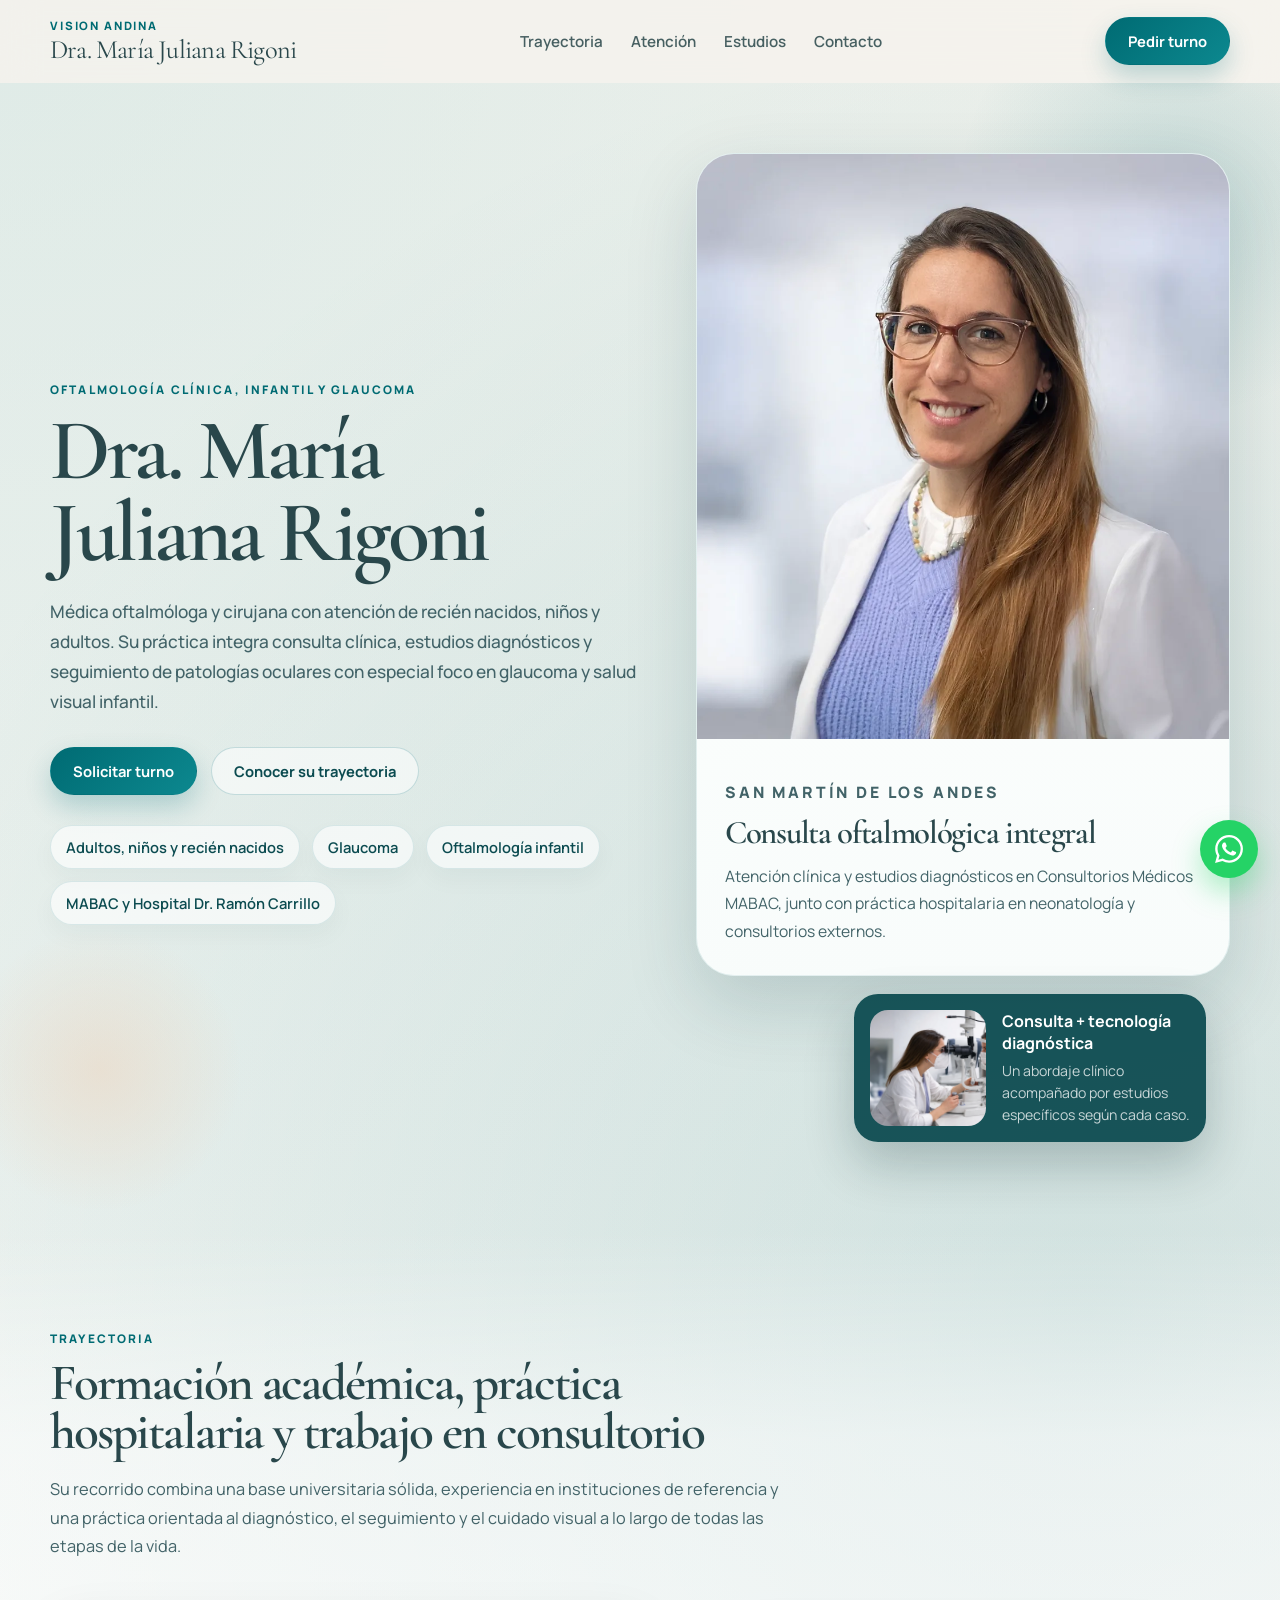
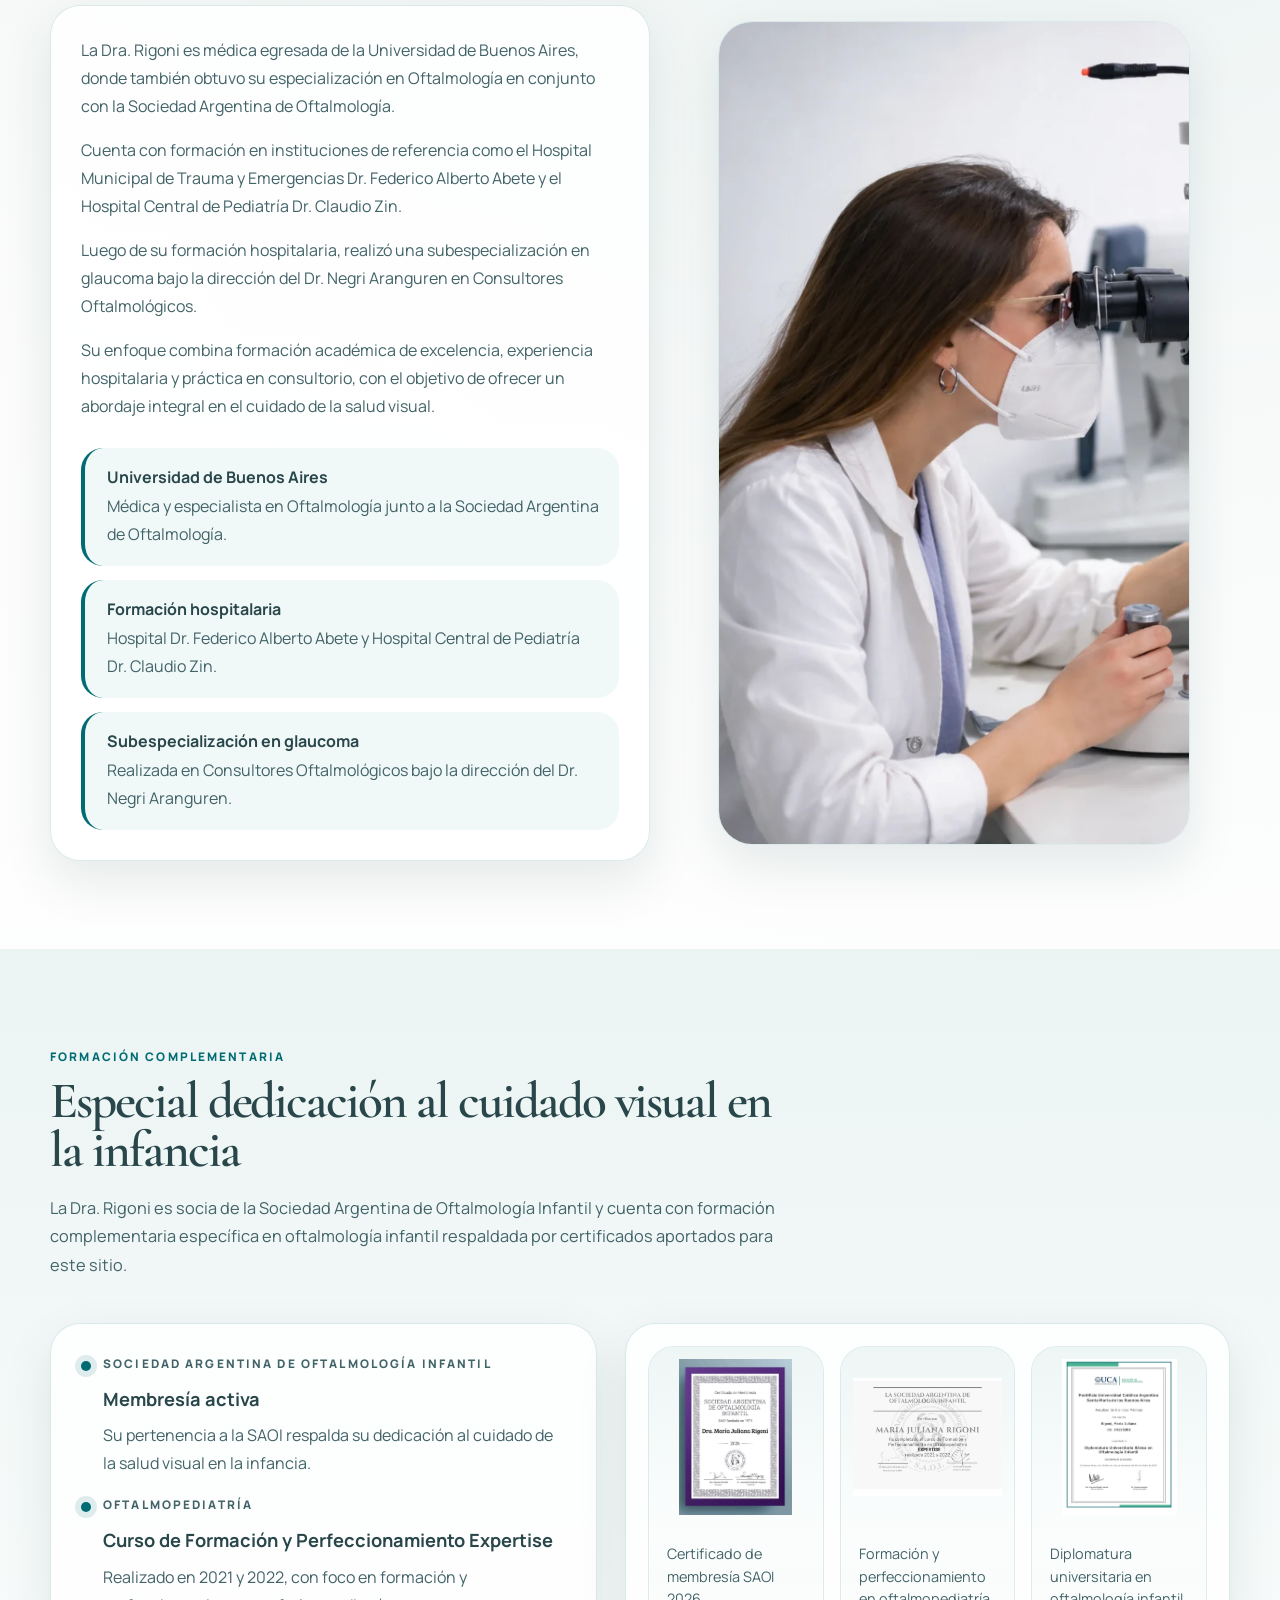
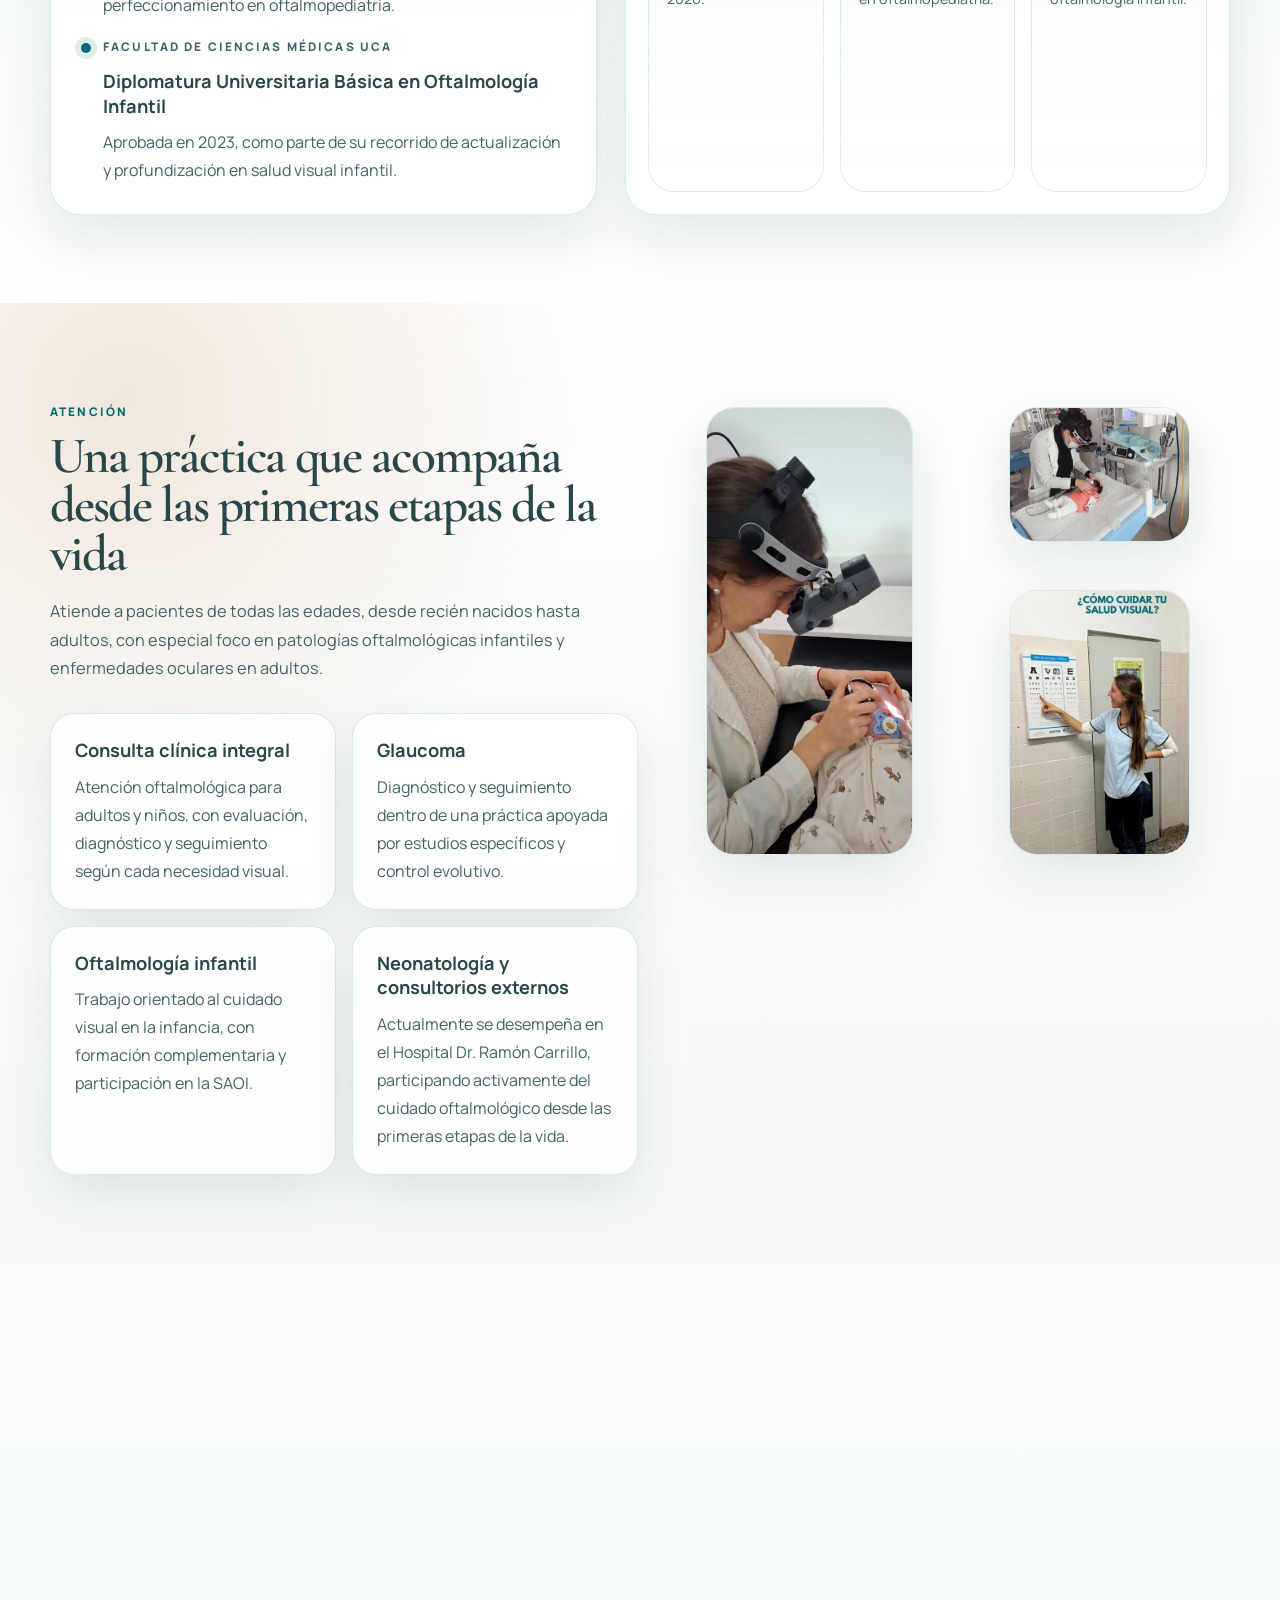
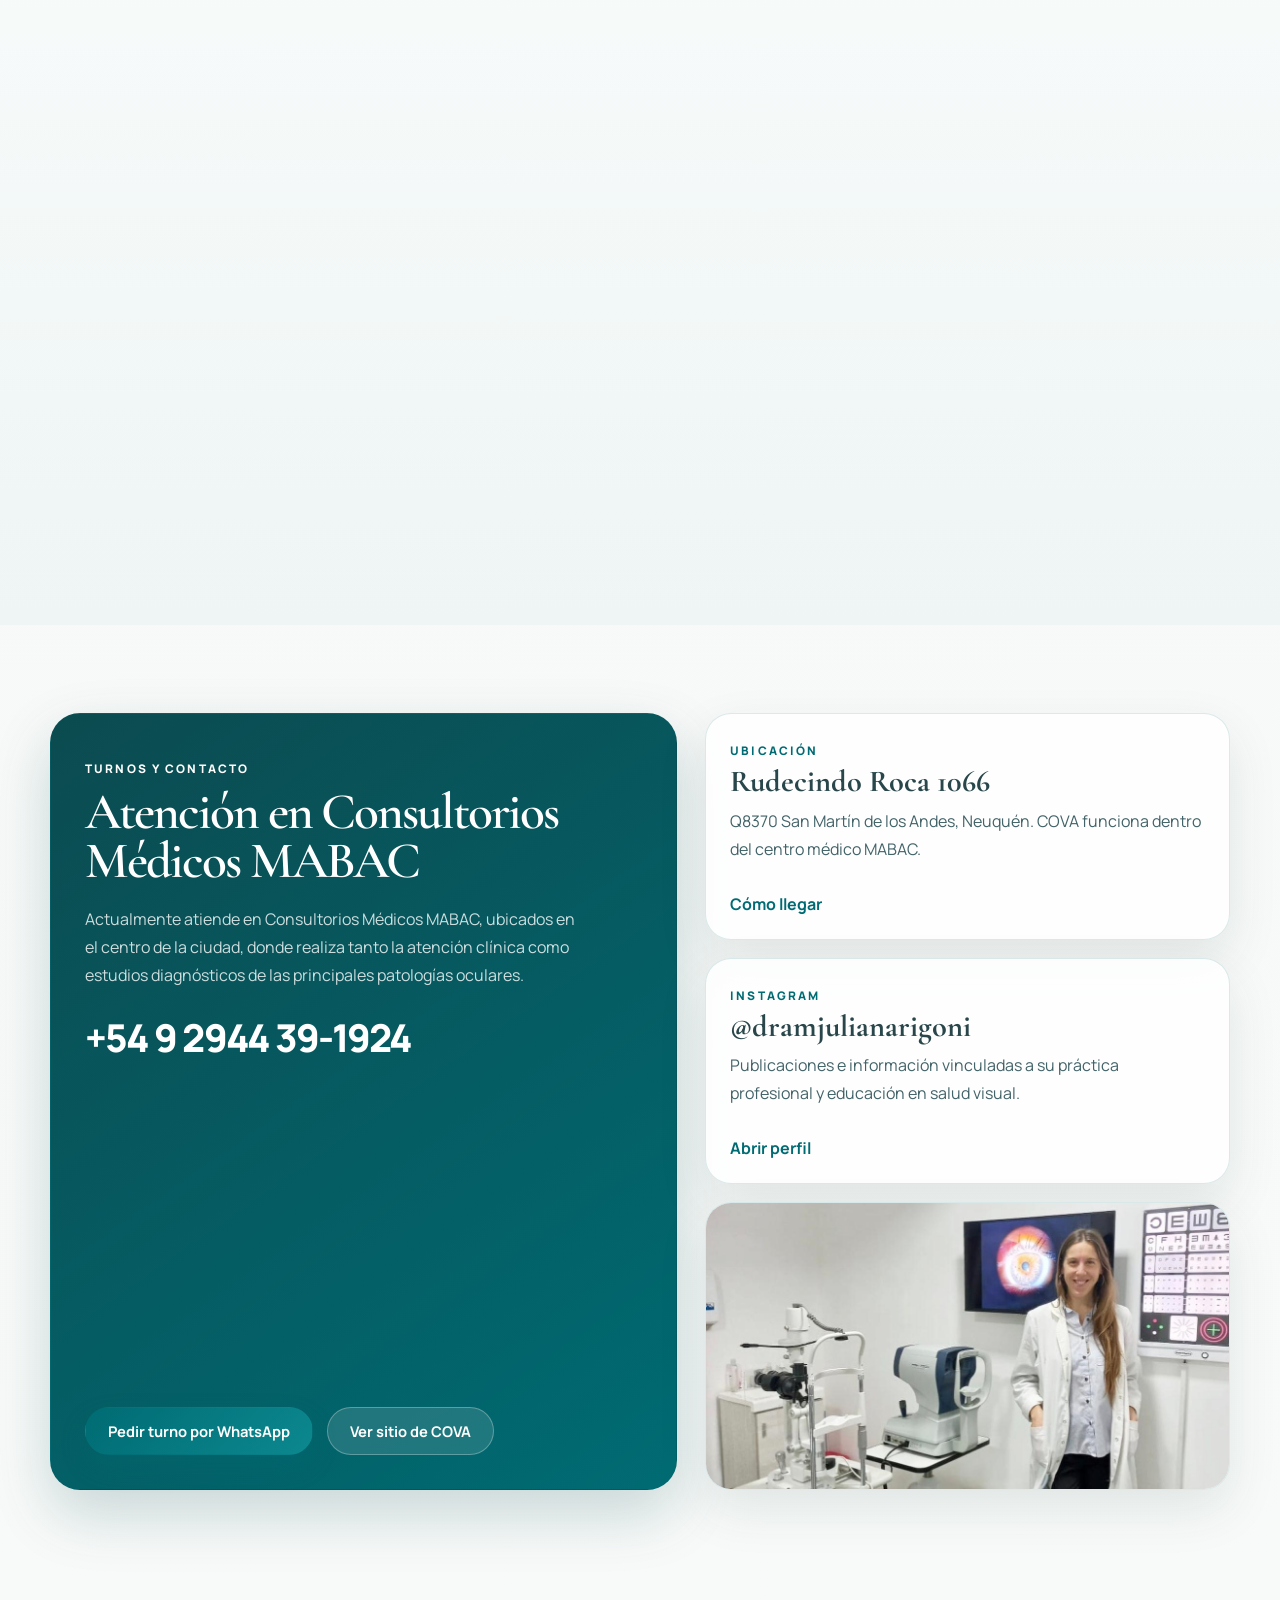
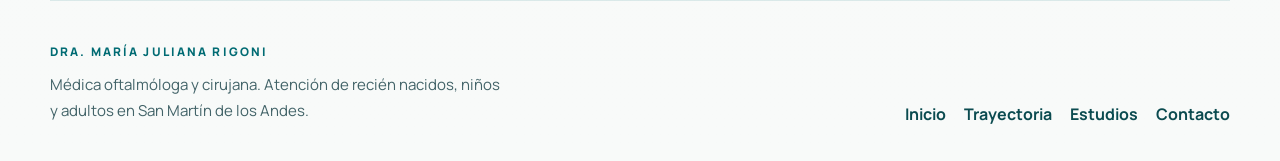
==== doctora/index.html @ ec3af7b9 "Agregar landing de la Dra. Rigoni" ====
<!DOCTYPE html>
<html lang="es-AR">
<head>
  <meta charset="UTF-8">
  <meta name="viewport" content="width=device-width, initial-scale=1.0">
  <meta name="description" content="Presentación profesional de la Dra. María Juliana Rigoni, médica oftalmóloga y cirujana en San Martín de los Andes.">
  <meta name="theme-color" content="#006b73">
  <title>Dra. María Juliana Rigoni | Oftalmología en San Martín de los Andes</title>
  <link rel="preconnect" href="https://fonts.googleapis.com">
  <link rel="preconnect" href="https://fonts.gstatic.com" crossorigin>
  <link href="https://fonts.googleapis.com/css2?family=Cormorant+Garamond:wght@400;500;600;700&family=Manrope:wght@400;500;600;700;800&display=swap" rel="stylesheet">
  <link rel="stylesheet" href="./styles.css">
</head>
<body class="rigoni-page" id="inicio">
  <header class="rigoni-header" id="siteHeader">
    <div class="rigoni-shell rigoni-header__inner">
      <a class="rigoni-brand" href="../index.html" aria-label="Volver a Vision Andina">
        <span class="rigoni-brand__eyebrow">Vision Andina</span>
        <span class="rigoni-brand__title">Dra. María Juliana Rigoni</span>
      </a>

      <nav class="rigoni-nav" aria-label="Navegación principal">
        <a href="#trayectoria">Trayectoria</a>
        <a href="#atencion">Atención</a>
        <a href="#estudios">Estudios</a>
        <a href="#contacto">Contacto</a>
      </nav>

      <div class="rigoni-header__actions">
        <a class="rigoni-button rigoni-button--solid" href="https://wa.me/5492944391924?text=Hola%2C%20quisiera%20solicitar%20un%20turno" target="_blank" rel="noopener">Pedir turno</a>
      </div>

      <button class="rigoni-menu-button" id="menuButton" type="button" aria-label="Abrir menú" aria-expanded="false" aria-controls="mobileMenu">
        <span></span>
        <span></span>
        <span></span>
      </button>
    </div>

    <nav class="rigoni-mobile-nav" id="mobileMenu" aria-label="Menú móvil">
      <a href="#trayectoria">Trayectoria</a>
      <a href="#atencion">Atención</a>
      <a href="#estudios">Estudios</a>
      <a href="#contacto">Contacto</a>
      <a class="rigoni-button rigoni-button--solid rigoni-button--full" href="https://wa.me/5492944391924?text=Hola%2C%20quisiera%20solicitar%20un%20turno" target="_blank" rel="noopener">Pedir turno por WhatsApp</a>
    </nav>
  </header>

  <main>
    <section class="rigoni-hero">
      <div class="rigoni-shell rigoni-hero__grid">
        <div class="rigoni-hero__copy">
          <p class="rigoni-kicker">Oftalmología clínica, infantil y glaucoma</p>
          <h1 class="rigoni-display">Dra. María Juliana Rigoni</h1>
          <p class="rigoni-lead">
            Médica oftalmóloga y cirujana con atención de recién nacidos, niños y adultos.
            Su práctica integra consulta clínica, estudios diagnósticos y seguimiento de patologías oculares
            con especial foco en glaucoma y salud visual infantil.
          </p>

          <div class="rigoni-hero__actions">
            <a class="rigoni-button rigoni-button--solid" href="https://wa.me/5492944391924?text=Hola%2C%20quisiera%20solicitar%20un%20turno" target="_blank" rel="noopener">Solicitar turno</a>
            <a class="rigoni-button rigoni-button--ghost" href="#trayectoria">Conocer su trayectoria</a>
          </div>

          <ul class="rigoni-facts" aria-label="Áreas principales">
            <li>Adultos, niños y recién nacidos</li>
            <li>Glaucoma</li>
            <li>Oftalmología infantil</li>
            <li>MABAC y Hospital Dr. Ramón Carrillo</li>
          </ul>
        </div>

        <div class="rigoni-hero__visual">
          <article class="rigoni-portrait-card">
            <div class="rigoni-portrait-card__image">
              <img src="../assets/images/doctora/portrait-rigoni.webp" alt="Retrato profesional de la Dra. María Juliana Rigoni" fetchpriority="high">
            </div>
            <div class="rigoni-portrait-card__body">
              <p class="rigoni-portrait-card__eyebrow">San Martín de los Andes</p>
              <h2>Consulta oftalmológica integral</h2>
              <p>
                Atención clínica y estudios diagnósticos en Consultorios Médicos MABAC,
                junto con práctica hospitalaria en neonatología y consultorios externos.
              </p>
            </div>
          </article>

          <aside class="rigoni-floating-card">
            <img src="../assets/images/doctora/consulta-rigoni.webp" alt="La Dra. Rigoni realizando una consulta oftalmológica" loading="lazy">
            <div>
              <strong>Consulta + tecnología diagnóstica</strong>
              <span>Un abordaje clínico acompañado por estudios específicos según cada caso.</span>
            </div>
          </aside>
        </div>
      </div>
    </section>

    <section class="rigoni-section rigoni-section--story" id="trayectoria">
      <div class="rigoni-shell">
        <div class="rigoni-section__intro" data-reveal>
          <p class="rigoni-section__eyebrow">Trayectoria</p>
          <h2 class="rigoni-section__title">Formación académica, práctica hospitalaria y trabajo en consultorio</h2>
          <p class="rigoni-section__summary">
            Su recorrido combina una base universitaria sólida, experiencia en instituciones de referencia y
            una práctica orientada al diagnóstico, el seguimiento y el cuidado visual a lo largo de todas las etapas de la vida.
          </p>
        </div>

        <div class="rigoni-story-grid">
          <article class="rigoni-story-card" data-reveal>
            <div class="rigoni-story-card__copy">
              <p>
                La Dra. Rigoni es médica egresada de la Universidad de Buenos Aires, donde también obtuvo su
                especialización en Oftalmología en conjunto con la Sociedad Argentina de Oftalmología.
              </p>
              <p>
                Cuenta con formación en instituciones de referencia como el Hospital Municipal de Trauma y Emergencias
                Dr. Federico Alberto Abete y el Hospital Central de Pediatría Dr. Claudio Zin.
              </p>
              <p>
                Luego de su formación hospitalaria, realizó una subespecialización en glaucoma bajo la dirección
                del Dr. Negri Aranguren en Consultores Oftalmológicos.
              </p>
              <p>
                Su enfoque combina formación académica de excelencia, experiencia hospitalaria y práctica en consultorio,
                con el objetivo de ofrecer un abordaje integral en el cuidado de la salud visual.
              </p>
            </div>

            <ul class="rigoni-highlights" aria-label="Puntos destacados de trayectoria">
              <li>
                <strong>Universidad de Buenos Aires</strong>
                <span>Médica y especialista en Oftalmología junto a la Sociedad Argentina de Oftalmología.</span>
              </li>
              <li>
                <strong>Formación hospitalaria</strong>
                <span>Hospital Dr. Federico Alberto Abete y Hospital Central de Pediatría Dr. Claudio Zin.</span>
              </li>
              <li>
                <strong>Subespecialización en glaucoma</strong>
                <span>Realizada en Consultores Oftalmológicos bajo la dirección del Dr. Negri Aranguren.</span>
              </li>
            </ul>
          </article>

          <figure class="rigoni-story-figure" data-reveal>
            <img src="../assets/images/doctora/consulta-rigoni.webp" alt="La Dra. Rigoni en una consulta con lámpara de hendidura" loading="lazy">
            <figcaption>
              Integra la consulta médica con tecnología diagnóstica para acompañar el diagnóstico y el seguimiento de las principales patologías oculares.
            </figcaption>
          </figure>
        </div>
      </div>
    </section>

    <section class="rigoni-section rigoni-section--formation">
      <div class="rigoni-shell">
        <div class="rigoni-section__intro" data-reveal>
          <p class="rigoni-section__eyebrow">Formación complementaria</p>
          <h2 class="rigoni-section__title">Especial dedicación al cuidado visual en la infancia</h2>
          <p class="rigoni-section__summary">
            La Dra. Rigoni es socia de la Sociedad Argentina de Oftalmología Infantil y cuenta con
            formación complementaria específica en oftalmología infantil respaldada por certificados aportados para este sitio.
          </p>
        </div>

        <div class="rigoni-formation-grid">
          <article class="rigoni-timeline" data-reveal>
            <div class="rigoni-timeline__item">
              <p class="rigoni-timeline__label">Sociedad Argentina de Oftalmología Infantil</p>
              <h3>Membresía activa</h3>
              <p>Su pertenencia a la SAOI respalda su dedicación al cuidado de la salud visual en la infancia.</p>
            </div>
            <div class="rigoni-timeline__item">
              <p class="rigoni-timeline__label">Oftalmopediatría</p>
              <h3>Curso de Formación y Perfeccionamiento Expertise</h3>
              <p>Realizado en 2021 y 2022, con foco en formación y perfeccionamiento en oftalmopediatría.</p>
            </div>
            <div class="rigoni-timeline__item">
              <p class="rigoni-timeline__label">Facultad de Ciencias Médicas UCA</p>
              <h3>Diplomatura Universitaria Básica en Oftalmología Infantil</h3>
              <p>Aprobada en 2023, como parte de su recorrido de actualización y profundización en salud visual infantil.</p>
            </div>
          </article>

          <div class="rigoni-certificate-grid" data-reveal>
            <figure class="rigoni-certificate-card">
              <img src="../assets/images/doctora/membresia-saoi-2026.jpeg" alt="Certificado de membresía de la Sociedad Argentina de Oftalmología Infantil" loading="lazy">
              <figcaption>Certificado de membresía SAOI 2026.</figcaption>
            </figure>
            <figure class="rigoni-certificate-card">
              <img src="../assets/images/doctora/expertise-oftalmopediatria.jpeg" alt="Certificado del curso de formación y perfeccionamiento en oftalmopediatría Expertise" loading="lazy">
              <figcaption>Formación y perfeccionamiento en oftalmopediatría.</figcaption>
            </figure>
            <figure class="rigoni-certificate-card">
              <img src="../assets/images/doctora/diplomatura-uca-oftalmologia-infantil.jpeg" alt="Diplomatura Universitaria Básica en Oftalmología Infantil de la UCA" loading="lazy">
              <figcaption>Diplomatura universitaria en oftalmología infantil.</figcaption>
            </figure>
          </div>
        </div>
      </div>
    </section>

    <section class="rigoni-section rigoni-section--care" id="atencion">
      <div class="rigoni-shell">
        <div class="rigoni-care-layout">
          <div class="rigoni-care-copy" data-reveal>
            <p class="rigoni-section__eyebrow">Atención</p>
            <h2 class="rigoni-section__title">Una práctica que acompaña desde las primeras etapas de la vida</h2>
            <p class="rigoni-section__summary">
              Atiende a pacientes de todas las edades, desde recién nacidos hasta adultos, con especial foco en
              patologías oftalmológicas infantiles y enfermedades oculares en adultos.
            </p>

            <div class="rigoni-care-grid">
              <article class="rigoni-care-card">
                <h3>Consulta clínica integral</h3>
                <p>Atención oftalmológica para adultos y niños, con evaluación, diagnóstico y seguimiento según cada necesidad visual.</p>
              </article>
              <article class="rigoni-care-card">
                <h3>Glaucoma</h3>
                <p>Diagnóstico y seguimiento dentro de una práctica apoyada por estudios específicos y control evolutivo.</p>
              </article>
              <article class="rigoni-care-card">
                <h3>Oftalmología infantil</h3>
                <p>Trabajo orientado al cuidado visual en la infancia, con formación complementaria y participación en la SAOI.</p>
              </article>
              <article class="rigoni-care-card">
                <h3>Neonatología y consultorios externos</h3>
                <p>Actualmente se desempeña en el Hospital Dr. Ramón Carrillo, participando activamente del cuidado oftalmológico desde las primeras etapas de la vida.</p>
              </article>
            </div>
          </div>

          <div class="rigoni-care-visuals" data-reveal>
            <figure class="rigoni-care-figure rigoni-care-figure--tall">
              <img src="../assets/images/doctora/neonatologia-rigoni.jpeg" alt="La Dra. Rigoni realizando atención oftalmológica neonatal" loading="lazy">
            </figure>
            <figure class="rigoni-care-figure">
              <img src="../assets/images/doctora/neonatologia-hospital-rigoni.jpeg" alt="La Dra. Rigoni en el área hospitalaria atendiendo a un recién nacido" loading="lazy">
            </figure>
            <figure class="rigoni-care-figure">
              <img src="../assets/images/doctora/consulta-cartel-rigoni.jpeg" alt="La Dra. Rigoni en un espacio de atención visual" loading="lazy">
            </figure>
          </div>
        </div>
      </div>
    </section>

    <section class="rigoni-section rigoni-section--studies" id="estudios">
      <div class="rigoni-shell">
        <div class="rigoni-section__intro" data-reveal>
          <p class="rigoni-section__eyebrow">Estudios diagnósticos</p>
          <h2 class="rigoni-section__title">Tecnología aplicada a la consulta oftalmológica</h2>
          <p class="rigoni-section__summary">
            En Consultorios Médicos MABAC, la atención clínica se complementa con estudios diagnósticos que
            ayudan a evaluar, documentar y seguir la evolución de las principales patologías oculares.
          </p>
        </div>

        <div class="rigoni-studies-grid">
          <article class="rigoni-study-card" data-reveal>
            <span class="rigoni-study-card__index">01</span>
            <h3>OCT</h3>
            <p>Tomografía de Coherencia Óptica para evaluar retina, mácula y nervio óptico con gran nivel de detalle.</p>
          </article>
          <article class="rigoni-study-card" data-reveal>
            <span class="rigoni-study-card__index">02</span>
            <h3>Topografía corneal</h3>
            <p>Mapa preciso de la córnea para diagnóstico, seguimiento y valoración de la superficie ocular.</p>
          </article>
          <article class="rigoni-study-card" data-reveal>
            <span class="rigoni-study-card__index">03</span>
            <h3>Campimetría computarizada</h3>
            <p>Estudio del campo visual especialmente útil en el seguimiento de glaucoma y otras alteraciones funcionales.</p>
          </article>
          <article class="rigoni-study-card" data-reveal>
            <span class="rigoni-study-card__index">04</span>
            <h3>Retinografía digital</h3>
            <p>Registro fotográfico del fondo de ojo para documentar hallazgos y comparar la evolución entre controles.</p>
          </article>
          <article class="rigoni-study-card" data-reveal>
            <span class="rigoni-study-card__index">05</span>
            <h3>Autorefractometría</h3>
            <p>Medición objetiva de la graduación ocular como apoyo para la evaluación refractiva y la indicación óptica.</p>
          </article>
          <article class="rigoni-study-card" data-reveal>
            <span class="rigoni-study-card__index">06</span>
            <h3>Paquimetría</h3>
            <p>Medición del espesor corneal, de utilidad en controles de glaucoma y valoración integral de la córnea.</p>
          </article>
          <article class="rigoni-study-card" data-reveal>
            <span class="rigoni-study-card__index">07</span>
            <h3>Ecómetro</h3>
            <p>Medición biométrica ocular realizada con equipamiento específico para aportar datos al diagnóstico clínico.</p>
          </article>
          <article class="rigoni-study-card" data-reveal>
            <span class="rigoni-study-card__index">08</span>
            <h3>Ecometría</h3>
            <p>Estudio complementario para planificación y evaluación diagnóstica dentro de una práctica integral.</p>
          </article>
        </div>
      </div>
    </section>

    <section class="rigoni-section rigoni-section--contact" id="contacto">
      <div class="rigoni-shell">
        <div class="rigoni-contact-grid">
          <article class="rigoni-contact-panel" data-reveal>
            <p class="rigoni-section__eyebrow">Turnos y contacto</p>
            <h2 class="rigoni-section__title">Atención en Consultorios Médicos MABAC</h2>
            <p class="rigoni-contact-panel__text">
              Actualmente atiende en Consultorios Médicos MABAC, ubicados en el centro de la ciudad,
              donde realiza tanto la atención clínica como estudios diagnósticos de las principales patologías oculares.
            </p>

            <a class="rigoni-contact-panel__phone" href="https://wa.me/5492944391924?text=Hola%2C%20quisiera%20solicitar%20un%20turno" target="_blank" rel="noopener">
              +54 9 2944 39-1924
            </a>

            <div class="rigoni-contact-panel__actions">
              <a class="rigoni-button rigoni-button--solid" href="https://wa.me/5492944391924?text=Hola%2C%20quisiera%20solicitar%20un%20turno" target="_blank" rel="noopener">Pedir turno por WhatsApp</a>
              <a class="rigoni-button rigoni-button--ghost rigoni-button--light" href="../index.html">Ver sitio de COVA</a>
            </div>
          </article>

          <div class="rigoni-contact-side" data-reveal>
            <div class="rigoni-detail-card">
              <span class="rigoni-detail-card__label">Ubicación</span>
              <h3>Rudecindo Roca 1066</h3>
              <p>Q8370 San Martín de los Andes, Neuquén. COVA funciona dentro del centro médico MABAC.</p>
              <a href="https://maps.google.com/?q=Rudecindo+Roca+1066+San+Martin+de+los+Andes+Neuquen" target="_blank" rel="noopener">Cómo llegar</a>
            </div>

            <div class="rigoni-detail-card">
              <span class="rigoni-detail-card__label">Instagram</span>
              <h3>@dramjulianarigoni</h3>
              <p>Publicaciones e información vinculadas a su práctica profesional y educación en salud visual.</p>
              <a href="https://www.instagram.com/dramjulianarigoni/?hl=es" target="_blank" rel="noopener">Abrir perfil</a>
            </div>

            <div class="rigoni-detail-card rigoni-detail-card--image">
              <img src="../assets/images/doctora/doctora-rigoni-parada.jpeg" alt="La Dra. Rigoni en el consultorio junto al equipamiento oftalmológico" loading="lazy">
            </div>
          </div>
        </div>
      </div>
    </section>
  </main>

  <footer class="rigoni-footer">
    <div class="rigoni-shell rigoni-footer__inner">
      <div>
        <p class="rigoni-footer__eyebrow">Dra. María Juliana Rigoni</p>
        <p class="rigoni-footer__copy">
          Médica oftalmóloga y cirujana. Atención de recién nacidos, niños y adultos en San Martín de los Andes.
        </p>
      </div>
      <div class="rigoni-footer__links">
        <a href="#inicio">Inicio</a>
        <a href="#trayectoria">Trayectoria</a>
        <a href="#estudios">Estudios</a>
        <a href="#contacto">Contacto</a>
      </div>
    </div>
  </footer>

  <a class="rigoni-wa-bubble" href="https://wa.me/5492944391924?text=Hola%2C%20quisiera%20solicitar%20un%20turno" target="_blank" rel="noopener" aria-label="Solicitar turno por WhatsApp">
    <svg viewBox="0 0 24 24" fill="currentColor" aria-hidden="true">
      <path d="M17.472 14.382c-.297-.149-1.758-.867-2.03-.967-.273-.099-.471-.148-.67.15-.197.297-.767.966-.94 1.164-.173.199-.347.223-.644.075-.297-.15-1.255-.463-2.39-1.475-.883-.788-1.48-1.761-1.653-2.059-.173-.297-.018-.458.13-.606.134-.133.298-.347.446-.52.149-.174.198-.298.298-.497.099-.198.05-.371-.025-.52-.075-.149-.669-1.612-.916-2.207-.242-.579-.487-.5-.669-.51-.173-.008-.371-.01-.57-.01-.198 0-.52.074-.792.372-.272.297-1.04 1.016-1.04 2.479 0 1.462 1.065 2.875 1.213 3.074.149.198 2.096 3.2 5.077 4.487.709.306 1.262.489 1.694.625.712.227 1.36.195 1.871.118.571-.085 1.758-.719 2.006-1.413.248-.694.248-1.289.173-1.413-.074-.124-.272-.198-.57-.347m-5.421 7.403h-.004a9.87 9.87 0 01-5.031-1.378l-.361-.214-3.741.982.998-3.648-.235-.374a9.86 9.86 0 01-1.51-5.26c.001-5.45 4.436-9.884 9.888-9.884 2.64 0 5.122 1.03 6.988 2.898a9.825 9.825 0 012.893 6.994c-.003 5.45-4.437 9.884-9.885 9.884m8.413-18.297A11.815 11.815 0 0012.05 0C5.495 0 .16 5.335.157 11.892c0 2.096.547 4.142 1.588 5.945L.057 24l6.305-1.654a11.882 11.882 0 005.683 1.448h.005c6.554 0 11.89-5.335 11.893-11.893a11.821 11.821 0 00-3.48-8.413z"></path>
    </svg>
  </a>

  <script src="./script.js" defer></script>
</body>
</html>
---- doctora/styles.css ----
:root {
  --rigoni-primary: #006b73;
  --rigoni-primary-dark: #0b4b50;
  --rigoni-primary-soft: #dcefee;
  --rigoni-accent: #9ed3d4;
  --rigoni-warm: #f6efe5;
  --rigoni-sand: #eadbca;
  --rigoni-ink: #29474b;
  --rigoni-copy: #426368;
  --rigoni-surface: #fffdf9;
  --rigoni-surface-strong: #fff;
  --rigoni-border: rgba(0, 107, 115, 0.14);
  --rigoni-shadow: 0 20px 50px rgba(17, 55, 58, 0.1);
  --rigoni-shadow-strong: 0 28px 72px rgba(12, 56, 60, 0.16);
  --rigoni-radius: 30px;
  --rigoni-radius-sm: 18px;
  --rigoni-transition: 180ms ease;
}

*,
*::before,
*::after {
  box-sizing: border-box;
}

html {
  scroll-behavior: smooth;
}

body {
  margin: 0;
  font-family: 'Manrope', system-ui, sans-serif;
  color: var(--rigoni-ink);
  background:
    radial-gradient(circle at top left, rgba(158, 211, 212, 0.28), transparent 32%),
    radial-gradient(circle at 85% 20%, rgba(0, 107, 115, 0.14), transparent 24%),
    linear-gradient(180deg, #f8f4ee 0%, #f5f8f7 40%, #f8faf9 100%);
}

img {
  display: block;
  max-width: 100%;
}

a {
  color: inherit;
}

button,
input,
textarea,
select {
  font: inherit;
}

main,
section {
  position: relative;
}

[id] {
  scroll-margin-top: 110px;
}

.rigoni-shell {
  width: min(1180px, calc(100% - 40px));
  margin: 0 auto;
}

.rigoni-header {
  position: sticky;
  top: 0;
  z-index: 50;
  backdrop-filter: blur(18px);
  background: rgba(248, 244, 238, 0.76);
  border-bottom: 1px solid transparent;
  transition: background var(--rigoni-transition), border-color var(--rigoni-transition), box-shadow var(--rigoni-transition);
}

.rigoni-header.is-scrolled {
  background: rgba(248, 244, 238, 0.92);
  border-color: rgba(0, 107, 115, 0.12);
  box-shadow: 0 10px 32px rgba(17, 55, 58, 0.06);
}

.rigoni-header__inner {
  display: flex;
  align-items: center;
  justify-content: space-between;
  gap: 24px;
  min-height: 82px;
}

.rigoni-brand {
  display: inline-flex;
  flex-direction: column;
  gap: 4px;
  text-decoration: none;
}

.rigoni-brand__eyebrow {
  font-size: 0.72rem;
  font-weight: 800;
  letter-spacing: 0.16em;
  text-transform: uppercase;
  color: var(--rigoni-primary);
}

.rigoni-brand__title {
  font-family: 'Cormorant Garamond', Georgia, serif;
  font-size: 1.65rem;
  line-height: 1;
  letter-spacing: -0.03em;
  color: var(--rigoni-ink);
}

.rigoni-nav {
  display: flex;
  align-items: center;
  gap: 28px;
}

.rigoni-nav a,
.rigoni-footer__links a,
.rigoni-detail-card a {
  text-decoration: none;
}

.rigoni-nav a {
  position: relative;
  font-size: 0.95rem;
  font-weight: 600;
  color: rgba(22, 54, 58, 0.78);
}

.rigoni-nav a::after {
  content: '';
  position: absolute;
  left: 0;
  bottom: -8px;
  width: 100%;
  height: 2px;
  background: var(--rigoni-primary);
  transform: scaleX(0);
  transform-origin: left;
  transition: transform var(--rigoni-transition);
}

.rigoni-nav a:hover::after,
.rigoni-nav a:focus-visible::after {
  transform: scaleX(1);
}

.rigoni-header__actions {
  display: flex;
  align-items: center;
}

.rigoni-button {
  display: inline-flex;
  align-items: center;
  justify-content: center;
  gap: 10px;
  min-height: 48px;
  padding: 0 22px;
  border-radius: 999px;
  border: 1px solid transparent;
  font-size: 0.92rem;
  font-weight: 700;
  text-decoration: none;
  transition: transform var(--rigoni-transition), background var(--rigoni-transition), color var(--rigoni-transition), border-color var(--rigoni-transition), box-shadow var(--rigoni-transition);
}

.rigoni-button:hover,
.rigoni-button:focus-visible {
  transform: translateY(-1px);
}

.rigoni-button--solid {
  background: linear-gradient(135deg, var(--rigoni-primary) 0%, #0c888f 100%);
  color: #fff;
  box-shadow: 0 12px 26px rgba(0, 107, 115, 0.24);
}

.rigoni-button--solid:hover,
.rigoni-button--solid:focus-visible {
  background: linear-gradient(135deg, var(--rigoni-primary-dark) 0%, var(--rigoni-primary) 100%);
}

.rigoni-button--ghost {
  border-color: rgba(0, 107, 115, 0.2);
  background: rgba(255, 255, 255, 0.56);
  color: var(--rigoni-primary-dark);
}

.rigoni-button--ghost:hover,
.rigoni-button--ghost:focus-visible {
  border-color: rgba(0, 107, 115, 0.35);
  background: rgba(255, 255, 255, 0.78);
}

.rigoni-button--light {
  background: rgba(255, 255, 255, 0.12);
  border-color: rgba(255, 255, 255, 0.28);
  color: #fff;
}

.rigoni-button--light:hover,
.rigoni-button--light:focus-visible {
  background: rgba(255, 255, 255, 0.2);
  border-color: rgba(255, 255, 255, 0.4);
}

.rigoni-button--full {
  width: 100%;
}

.rigoni-menu-button {
  display: none;
  width: 44px;
  height: 44px;
  padding: 0;
  border: 0;
  background: transparent;
  color: var(--rigoni-primary-dark);
  cursor: pointer;
}

.rigoni-menu-button span {
  display: block;
  width: 24px;
  height: 2px;
  margin: 5px auto;
  border-radius: 999px;
  background: currentColor;
  transition: transform var(--rigoni-transition), opacity var(--rigoni-transition);
}

.rigoni-menu-button.is-open span:nth-child(1) {
  transform: translateY(7px) rotate(45deg);
}

.rigoni-menu-button.is-open span:nth-child(2) {
  opacity: 0;
}

.rigoni-menu-button.is-open span:nth-child(3) {
  transform: translateY(-7px) rotate(-45deg);
}

.rigoni-mobile-nav {
  display: none;
  padding: 0 20px 20px;
}

.rigoni-mobile-nav.is-open {
  display: grid;
  gap: 10px;
}

.rigoni-mobile-nav a {
  padding: 14px 0;
  border-bottom: 1px solid rgba(0, 107, 115, 0.1);
  color: var(--rigoni-primary-dark);
  text-decoration: none;
  font-weight: 600;
}

.rigoni-mobile-nav a:last-child {
  border-bottom: 0;
  margin-top: 8px;
}

.rigoni-hero {
  overflow: clip;
  padding: 70px 0 88px;
}

.rigoni-hero::before,
.rigoni-hero::after {
  content: '';
  position: absolute;
  border-radius: 999px;
  pointer-events: none;
}

.rigoni-hero::before {
  width: 440px;
  height: 440px;
  top: -110px;
  right: -120px;
  background: radial-gradient(circle, rgba(0, 107, 115, 0.16) 0%, rgba(0, 107, 115, 0) 72%);
}

.rigoni-hero::after {
  width: 280px;
  height: 280px;
  bottom: 20px;
  left: -40px;
  background: radial-gradient(circle, rgba(234, 219, 202, 0.72) 0%, rgba(234, 219, 202, 0) 72%);
}

.rigoni-hero__grid {
  display: grid;
  grid-template-columns: minmax(0, 1.05fr) minmax(380px, 0.95fr);
  gap: 56px;
  align-items: center;
}

.rigoni-kicker,
.rigoni-section__eyebrow,
.rigoni-portrait-card__eyebrow,
.rigoni-timeline__label,
.rigoni-detail-card__label,
.rigoni-footer__eyebrow {
  font-size: 0.74rem;
  font-weight: 800;
  letter-spacing: 0.18em;
  text-transform: uppercase;
}

.rigoni-kicker,
.rigoni-section__eyebrow,
.rigoni-portrait-card__eyebrow,
.rigoni-timeline__label,
.rigoni-detail-card__label,
.rigoni-footer__eyebrow {
  color: var(--rigoni-primary);
}

.rigoni-display,
.rigoni-section__title,
.rigoni-portrait-card__body h2,
.rigoni-contact-panel .rigoni-section__title {
  margin: 0;
  font-family: 'Cormorant Garamond', Georgia, serif;
  font-weight: 600;
  letter-spacing: -0.04em;
  color: var(--rigoni-ink);
}

.rigoni-display {
  margin-top: 12px;
  font-size: clamp(3.4rem, 7vw, 5.4rem);
  line-height: 0.95;
  max-width: 11ch;
}

.rigoni-lead,
.rigoni-section__summary,
.rigoni-story-card__copy p,
.rigoni-contact-panel__text,
.rigoni-portrait-card__body p,
.rigoni-care-card p,
.rigoni-study-card p,
.rigoni-detail-card p,
.rigoni-footer__copy,
.rigoni-story-figure figcaption,
.rigoni-certificate-card figcaption,
.rigoni-timeline__item p,
.rigoni-highlights li span {
  color: var(--rigoni-copy);
  line-height: 1.75;
}

.rigoni-lead {
  margin: 22px 0 0;
  font-size: 1.08rem;
  font-weight: 500;
  max-width: 58ch;
}

.rigoni-hero__actions {
  display: flex;
  flex-wrap: wrap;
  gap: 14px;
  margin-top: 30px;
}

.rigoni-facts {
  display: flex;
  flex-wrap: wrap;
  gap: 12px;
  padding: 0;
  margin: 30px 0 0;
  list-style: none;
}

.rigoni-facts li {
  padding: 11px 15px;
  border-radius: 999px;
  background: rgba(255, 255, 255, 0.62);
  border: 1px solid rgba(0, 107, 115, 0.12);
  box-shadow: 0 10px 24px rgba(17, 55, 58, 0.04);
  font-size: 0.92rem;
  font-weight: 600;
  color: var(--rigoni-primary-dark);
}

.rigoni-hero__visual {
  position: relative;
  display: flex;
  flex-direction: column;
  align-items: flex-end;
  min-height: auto;
  padding-bottom: 0;
}

.rigoni-portrait-card {
  position: relative;
  z-index: 2;
  display: grid;
  grid-template-columns: 1fr;
  overflow: hidden;
  border-radius: 38px;
  background: linear-gradient(180deg, rgba(255, 255, 255, 0.96) 0%, rgba(249, 253, 252, 0.96) 100%);
  border: 1px solid rgba(0, 107, 115, 0.1);
  box-shadow: var(--rigoni-shadow-strong);
}

.rigoni-portrait-card__image {
  aspect-ratio: 5 / 5.5;
  background: linear-gradient(180deg, rgba(220, 239, 238, 0.6) 0%, rgba(255, 255, 255, 0.14) 100%);
}

.rigoni-portrait-card__image img {
  width: 100%;
  height: 100%;
  object-fit: cover;
  object-position: center top;
}

.rigoni-portrait-card__body {
  padding: 26px 28px 30px;
}

.rigoni-portrait-card__body h2 {
  margin-top: 10px;
  font-size: 2.05rem;
  line-height: 0.98;
}

.rigoni-portrait-card__body p {
  margin: 14px 0 0;
  font-size: 0.98rem;
}

.rigoni-floating-card {
  position: relative;
  right: auto;
  bottom: auto;
  z-index: 3;
  width: min(352px, 68%);
  display: grid;
  grid-template-columns: 116px minmax(0, 1fr);
  gap: 16px;
  align-items: center;
  padding: 16px;
  margin: 18px 24px 0 0;
  border-radius: 24px;
  background: rgba(12, 75, 80, 0.94);
  color: #fff;
  box-shadow: 0 22px 50px rgba(7, 43, 46, 0.24);
}

.rigoni-floating-card img {
  width: 100%;
  aspect-ratio: 1;
  border-radius: 18px;
  object-fit: cover;
}

.rigoni-floating-card strong {
  display: block;
  margin-bottom: 6px;
  font-size: 1rem;
}

.rigoni-floating-card span {
  display: block;
  color: rgba(255, 255, 255, 0.76);
  line-height: 1.55;
  font-size: 0.88rem;
}

.rigoni-section {
  padding: 88px 0;
}

.rigoni-section--story {
  background: linear-gradient(180deg, rgba(255, 255, 255, 0) 0%, rgba(255, 255, 255, 0.52) 16%, rgba(255, 255, 255, 0.82) 100%);
}

.rigoni-section--formation {
  background:
    linear-gradient(180deg, rgba(220, 239, 238, 0.4) 0%, rgba(255, 255, 255, 0.74) 100%);
}

.rigoni-section--care {
  background:
    radial-gradient(circle at 10% 10%, rgba(234, 219, 202, 0.64) 0%, rgba(234, 219, 202, 0) 32%),
    linear-gradient(180deg, rgba(255, 255, 255, 0.85) 0%, rgba(245, 248, 247, 0.92) 100%);
}

.rigoni-section--studies {
  background: linear-gradient(180deg, #fbfdfd 0%, #eef5f4 100%);
}

.rigoni-section--contact {
  padding-bottom: 110px;
}

.rigoni-section__intro {
  max-width: 760px;
  margin-bottom: 44px;
}

.rigoni-section__title {
  margin-top: 10px;
  font-size: clamp(2.3rem, 4vw, 3.5rem);
  line-height: 0.96;
}

.rigoni-section__summary {
  margin: 18px 0 0;
  font-size: 1.02rem;
}

.rigoni-story-grid,
.rigoni-formation-grid,
.rigoni-care-layout,
.rigoni-contact-grid {
  display: grid;
  gap: 28px;
}

.rigoni-story-grid {
  grid-template-columns: minmax(0, 1fr) minmax(360px, 0.92fr);
  align-items: stretch;
}

.rigoni-story-card,
.rigoni-story-figure,
.rigoni-timeline,
.rigoni-certificate-card,
.rigoni-care-card,
.rigoni-study-card,
.rigoni-contact-panel,
.rigoni-detail-card {
  border: 1px solid var(--rigoni-border);
  background: rgba(255, 255, 255, 0.82);
  box-shadow: var(--rigoni-shadow);
}

.rigoni-story-card,
.rigoni-timeline,
.rigoni-contact-panel {
  border-radius: var(--rigoni-radius);
  padding: 30px;
}

.rigoni-story-card__copy p:first-child,
.rigoni-timeline__item p,
.rigoni-care-card p,
.rigoni-study-card p,
.rigoni-detail-card p {
  margin-top: 0;
}

.rigoni-story-card__copy p:last-child,
.rigoni-timeline__item p:last-child,
.rigoni-care-card p:last-child,
.rigoni-study-card p:last-child,
.rigoni-detail-card p:last-child {
  margin-bottom: 0;
}

.rigoni-highlights {
  display: grid;
  gap: 14px;
  padding: 0;
  margin: 28px 0 0;
  list-style: none;
}

.rigoni-highlights li {
  padding: 18px 18px 18px 22px;
  border-radius: 22px;
  background: rgba(220, 239, 238, 0.42);
  border-left: 4px solid var(--rigoni-primary);
}

.rigoni-highlights li strong {
  display: block;
  margin-bottom: 4px;
  font-size: 1rem;
}

.rigoni-story-figure {
  overflow: hidden;
  border-radius: calc(var(--rigoni-radius) + 4px);
}

.rigoni-story-figure img {
  width: 100%;
  height: 100%;
  min-height: 100%;
  object-fit: cover;
}

.rigoni-story-figure figcaption {
  padding: 20px 24px 24px;
  font-size: 0.96rem;
}

.rigoni-formation-grid {
  grid-template-columns: minmax(0, 0.95fr) minmax(0, 1.05fr);
  align-items: stretch;
}

.rigoni-timeline {
  display: grid;
  gap: 18px;
  height: 100%;
}

.rigoni-timeline__item {
  position: relative;
  padding: 0 0 0 22px;
}

.rigoni-timeline__item::before {
  content: '';
  position: absolute;
  left: 0;
  top: 0.4rem;
  width: 10px;
  height: 10px;
  border-radius: 50%;
  background: var(--rigoni-primary);
  box-shadow: 0 0 0 6px rgba(0, 107, 115, 0.12);
}

.rigoni-timeline__item h3,
.rigoni-care-card h3,
.rigoni-study-card h3,
.rigoni-detail-card h3 {
  margin: 8px 0 10px;
  font-size: 1.14rem;
  line-height: 1.35;
}

.rigoni-certificate-grid {
  display: grid;
  grid-template-columns: repeat(3, minmax(0, 1fr));
  gap: 16px;
  height: 100%;
  margin: 0;
  padding: 22px;
  border-radius: var(--rigoni-radius);
  border: 1px solid var(--rigoni-border);
  background: rgba(255, 255, 255, 0.82);
  box-shadow: var(--rigoni-shadow);
}

.rigoni-certificate-card {
  margin: 0;
  display: grid;
  grid-template-rows: 180px minmax(0, 1fr);
  height: 100%;
  overflow: hidden;
  border-radius: 26px;
  border: 1px solid rgba(0, 107, 115, 0.12);
  background: linear-gradient(180deg, rgba(246, 251, 250, 0.96) 0%, rgba(255, 255, 255, 0.98) 100%);
  box-shadow: none;
}

.rigoni-certificate-card img {
  width: 100%;
  height: 100%;
  object-fit: contain;
  padding: 12px;
  background: linear-gradient(180deg, #eef6f5 0%, #fbfdfd 100%);
}

.rigoni-certificate-card figcaption {
  display: flex;
  align-items: flex-start;
  padding: 16px 18px 18px;
  font-size: 0.9rem;
  line-height: 1.55;
}

.rigoni-care-layout {
  grid-template-columns: minmax(0, 1.02fr) minmax(340px, 0.98fr);
  align-items: start;
}

.rigoni-care-grid {
  display: grid;
  grid-template-columns: repeat(2, minmax(0, 1fr));
  gap: 16px;
  margin-top: 30px;
}

.rigoni-care-card {
  padding: 24px;
  border-radius: 24px;
}

.rigoni-care-card h3 {
  margin-top: 0;
}

.rigoni-care-visuals {
  display: grid;
  grid-template-columns: 1.05fr 0.95fr;
  grid-template-areas:
    "tall top"
    "tall bottom";
  gap: 16px;
}

.rigoni-care-figure {
  overflow: hidden;
  border-radius: 28px;
  background: rgba(255, 255, 255, 0.78);
  border: 1px solid var(--rigoni-border);
  box-shadow: var(--rigoni-shadow);
  min-height: 0;
}

.rigoni-care-figure--tall {
  grid-area: tall;
}

.rigoni-care-figure:nth-child(2) {
  grid-area: top;
}

.rigoni-care-figure:nth-child(3) {
  grid-area: bottom;
}

.rigoni-care-figure img {
  width: 100%;
  height: 100%;
  min-height: 100%;
  object-fit: cover;
}

.rigoni-care-figure--tall img {
  object-position: center top;
}

.rigoni-studies-grid {
  display: grid;
  grid-template-columns: repeat(4, minmax(0, 1fr));
  gap: 18px;
}

.rigoni-study-card {
  min-height: 100%;
  padding: 22px;
  border-radius: 24px;
}

.rigoni-study-card__index {
  display: inline-flex;
  align-items: center;
  justify-content: center;
  width: 42px;
  height: 42px;
  border-radius: 999px;
  background: var(--rigoni-primary-soft);
  color: var(--rigoni-primary);
  font-size: 0.84rem;
  font-weight: 800;
  letter-spacing: 0.08em;
}

.rigoni-contact-grid {
  grid-template-columns: minmax(0, 0.98fr) minmax(340px, 0.82fr);
  align-items: stretch;
}

.rigoni-contact-panel {
  padding: 34px;
  background: linear-gradient(145deg, var(--rigoni-primary-dark) 0%, var(--rigoni-primary) 100%);
  color: #fff;
  box-shadow: 0 24px 60px rgba(12, 75, 80, 0.2);
  display: flex;
  flex-direction: column;
  height: 100%;
}

.rigoni-contact-panel .rigoni-section__eyebrow,
.rigoni-contact-panel .rigoni-section__title,
.rigoni-contact-panel__phone {
  color: #fff;
}

.rigoni-contact-panel__text {
  max-width: 50ch;
  color: rgba(255, 255, 255, 0.8);
  margin: 18px 0 0;
}

.rigoni-contact-panel__phone {
  display: inline-block;
  margin-top: 22px;
  text-decoration: none;
  font-size: clamp(1.9rem, 3vw, 2.6rem);
  font-weight: 800;
  letter-spacing: -0.05em;
}

.rigoni-contact-panel__actions {
  display: flex;
  flex-wrap: wrap;
  gap: 14px;
  margin-top: auto;
  padding-top: 26px;
}

.rigoni-contact-side {
  display: grid;
  gap: 18px;
  height: 100%;
}

.rigoni-detail-card {
  border-radius: 26px;
  padding: 24px;
}

.rigoni-detail-card h3 {
  font-family: 'Cormorant Garamond', Georgia, serif;
  font-size: 1.9rem;
  line-height: 0.95;
}

.rigoni-detail-card a {
  display: inline-flex;
  align-items: center;
  margin-top: 14px;
  color: var(--rigoni-primary);
  font-weight: 700;
}

.rigoni-detail-card--image {
  padding: 0;
  overflow: hidden;
}

.rigoni-detail-card--image img {
  width: 100%;
  height: 286px;
  object-fit: cover;
  object-position: center 47%;
}

.rigoni-footer {
  padding: 0 0 36px;
}

.rigoni-footer__inner {
  display: flex;
  align-items: flex-end;
  justify-content: space-between;
  gap: 24px;
  padding-top: 30px;
  border-top: 1px solid rgba(0, 107, 115, 0.12);
}

.rigoni-footer__copy {
  margin: 10px 0 0;
  max-width: 50ch;
  font-size: 0.94rem;
}

.rigoni-footer__links {
  display: flex;
  flex-wrap: wrap;
  gap: 18px;
}

.rigoni-footer__links a {
  font-weight: 700;
  color: var(--rigoni-primary-dark);
}

.rigoni-wa-bubble {
  position: fixed;
  right: 22px;
  bottom: 22px;
  z-index: 60;
  display: flex;
  align-items: center;
  justify-content: center;
  width: 58px;
  height: 58px;
  border-radius: 50%;
  background: #25d366;
  color: #fff;
  box-shadow: 0 14px 28px rgba(37, 211, 102, 0.35);
  transition: transform var(--rigoni-transition), box-shadow var(--rigoni-transition);
}

.rigoni-wa-bubble:hover,
.rigoni-wa-bubble:focus-visible {
  transform: scale(1.06);
  box-shadow: 0 20px 34px rgba(37, 211, 102, 0.42);
}

.rigoni-wa-bubble svg {
  width: 28px;
  height: 28px;
}

[data-reveal] {
  opacity: 0;
  transform: translateY(20px);
  transition: opacity 520ms ease, transform 520ms ease;
}

[data-reveal].is-visible {
  opacity: 1;
  transform: translateY(0);
}

@media (prefers-reduced-motion: reduce) {
  html {
    scroll-behavior: auto;
  }

  *,
  *::before,
  *::after {
    animation: none !important;
    transition: none !important;
  }

  [data-reveal] {
    opacity: 1;
    transform: none;
  }
}

@media (max-width: 1120px) {
  .rigoni-hero__grid,
  .rigoni-story-grid,
  .rigoni-formation-grid,
  .rigoni-care-layout,
  .rigoni-contact-grid {
    grid-template-columns: 1fr;
  }

  .rigoni-hero__visual {
    min-height: auto;
  }

  .rigoni-portrait-card {
    max-width: 620px;
    margin-left: auto;
  }

  .rigoni-floating-card {
    width: min(460px, 100%);
    margin: 18px 0 0;
  }

  .rigoni-studies-grid {
    grid-template-columns: repeat(2, minmax(0, 1fr));
  }
}

@media (max-width: 900px) {
  .rigoni-nav,
  .rigoni-header__actions {
    display: none;
  }

  .rigoni-menu-button {
    display: inline-block;
  }

  .rigoni-hero {
    padding-top: 42px;
  }

  .rigoni-display {
    max-width: 100%;
    font-size: clamp(2.9rem, 12vw, 4.4rem);
  }

  .rigoni-floating-card {
    grid-template-columns: 96px minmax(0, 1fr);
    margin-top: 18px;
  }

  .rigoni-care-grid {
    grid-template-columns: 1fr;
  }

  .rigoni-care-visuals {
    grid-template-columns: 1fr 1fr;
    grid-template-areas:
      "top top"
      "tall bottom";
  }
}

@media (max-width: 720px) {
  .rigoni-shell {
    width: min(100% - 24px, 1180px);
  }

  .rigoni-header__inner {
    min-height: 74px;
  }

  .rigoni-brand__title {
    font-size: 1.35rem;
  }

  .rigoni-hero,
  .rigoni-section {
    padding-top: 68px;
    padding-bottom: 68px;
  }

  .rigoni-hero__grid {
    gap: 34px;
  }

  .rigoni-lead,
  .rigoni-section__summary {
    font-size: 1rem;
  }

  .rigoni-story-card,
  .rigoni-timeline,
  .rigoni-contact-panel,
  .rigoni-detail-card,
  .rigoni-care-card,
  .rigoni-study-card {
    padding: 22px;
  }

  .rigoni-certificate-grid,
  .rigoni-studies-grid,
  .rigoni-care-visuals {
    grid-template-columns: 1fr;
  }

  .rigoni-certificate-grid {
    height: auto;
  }

  .rigoni-care-visuals {
    grid-template-areas:
      "tall"
      "top"
      "bottom";
  }

  .rigoni-portrait-card__body h2 {
    font-size: 1.8rem;
  }

  .rigoni-contact-panel__phone {
    font-size: 1.95rem;
  }

  .rigoni-contact-panel__actions,
  .rigoni-hero__actions {
    flex-direction: column;
    align-items: stretch;
  }

  .rigoni-footer__inner {
    flex-direction: column;
    align-items: flex-start;
  }
}

@media (max-width: 540px) {
  .rigoni-hero {
    padding-top: 32px;
  }

  .rigoni-portrait-card {
    border-radius: 28px;
  }

  .rigoni-portrait-card__body,
  .rigoni-story-figure figcaption {
    padding-left: 20px;
    padding-right: 20px;
  }

  .rigoni-floating-card {
    width: 100%;
    grid-template-columns: 1fr;
    margin-top: 14px;
    margin-right: 0;
  }

  .rigoni-floating-card img {
    aspect-ratio: 16 / 10;
  }

  .rigoni-certificate-grid {
    grid-template-columns: 1fr;
  }

  .rigoni-detail-card h3 {
    font-size: 1.6rem;
  }

  .rigoni-wa-bubble {
    right: 16px;
    bottom: 16px;
  }
}
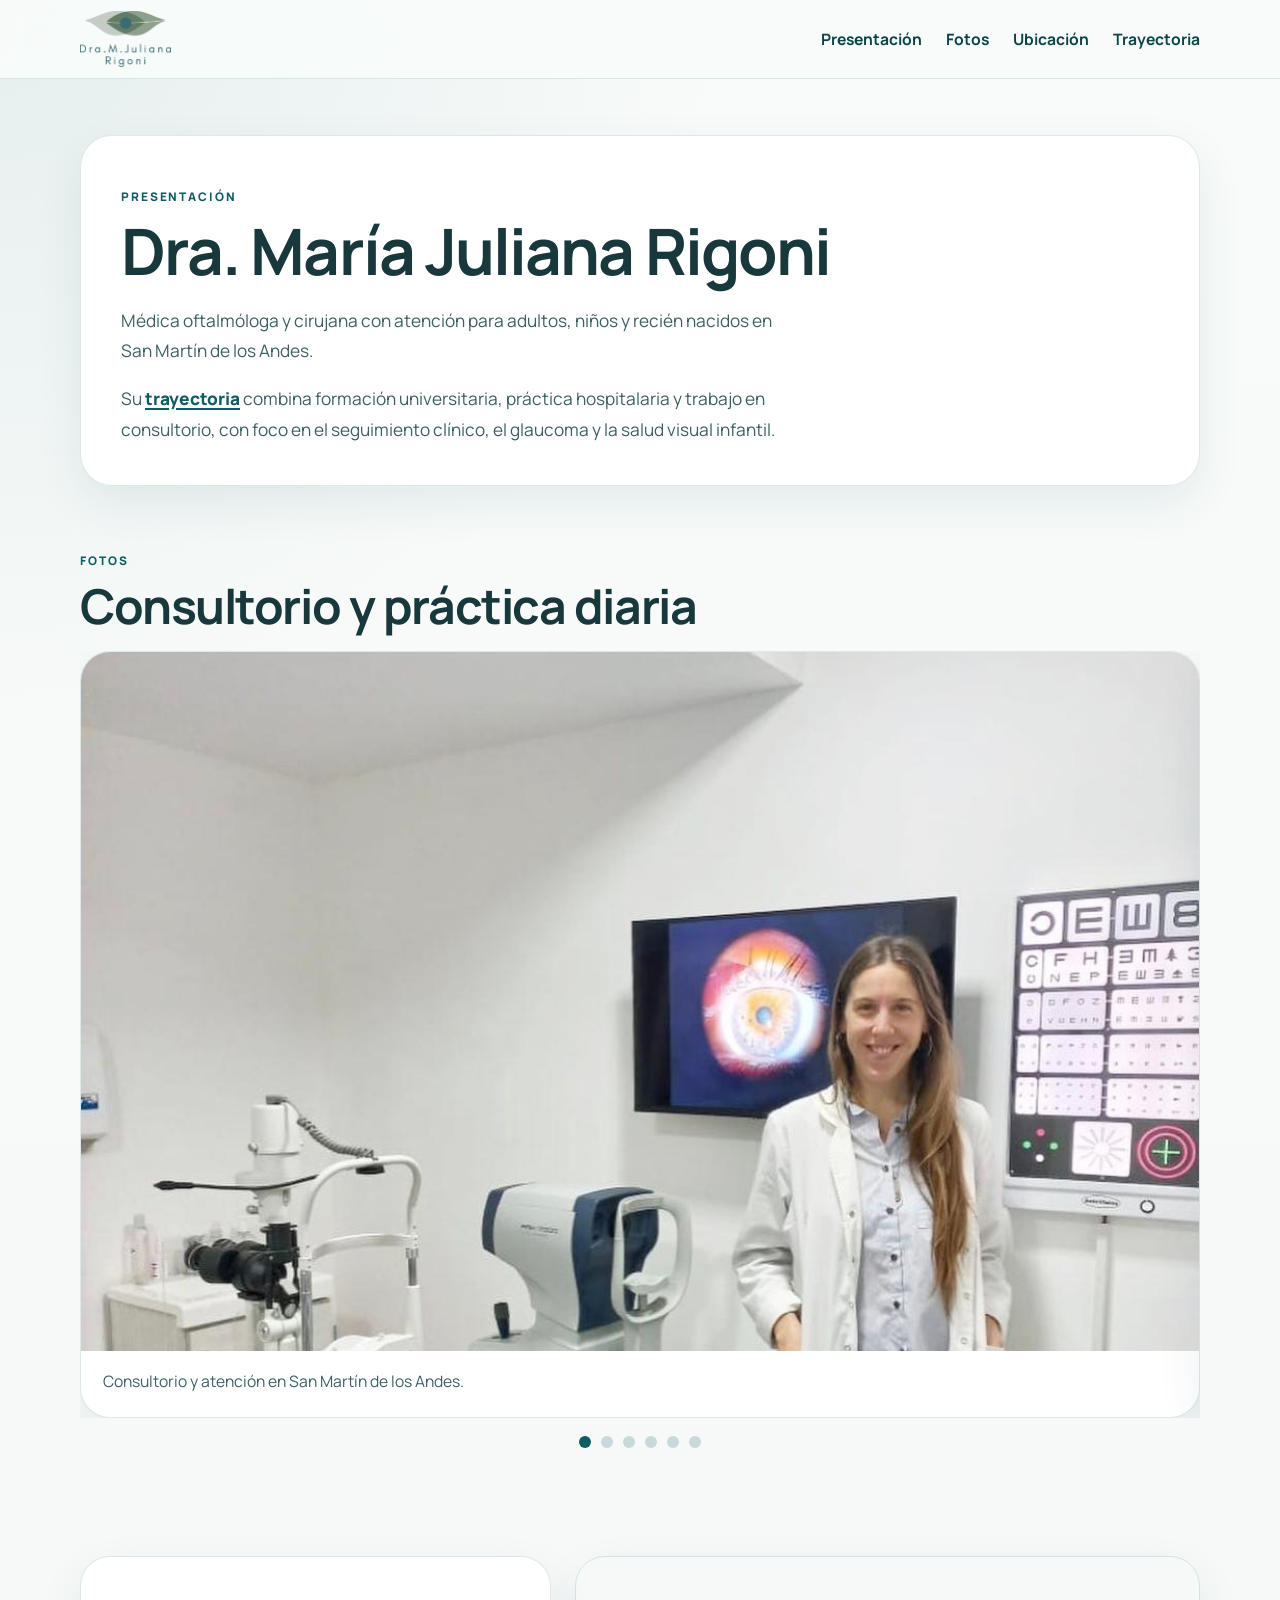
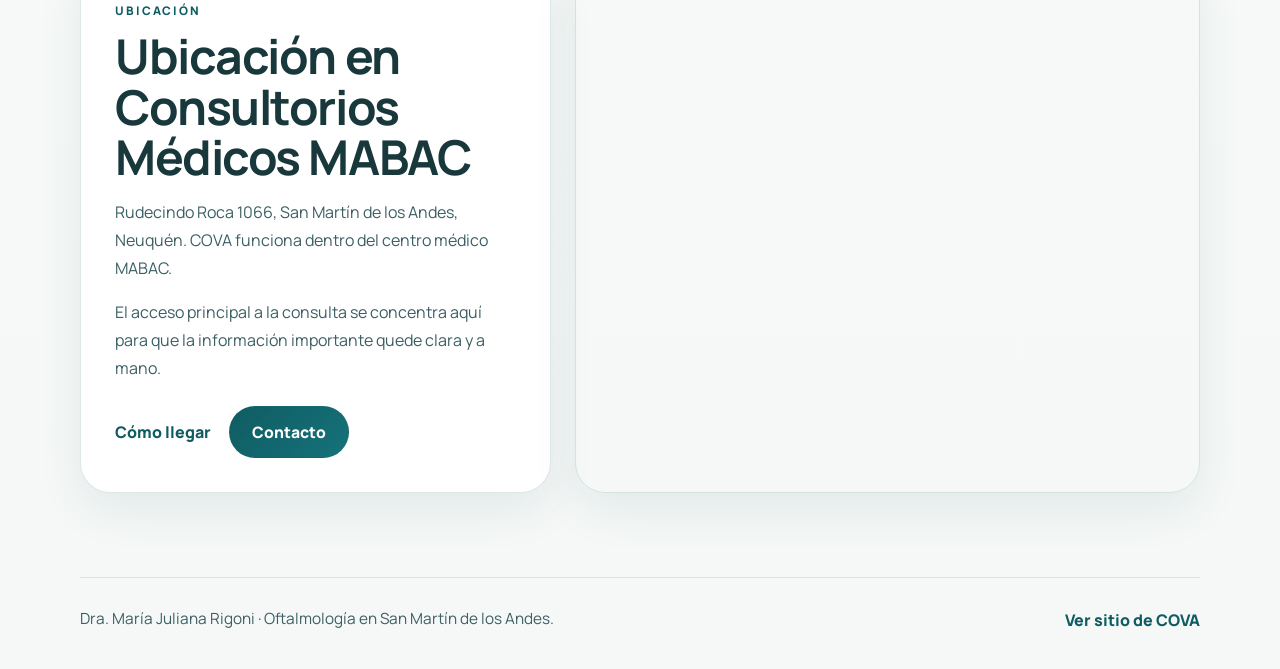
==== commit 82b532d0: "actualiza sitios de cova y dra rigoni" ====
--- a/doctora/index.html
+++ b/doctora/index.html
@@ -3,32 +3,27 @@
 <head>
   <meta charset="UTF-8">
   <meta name="viewport" content="width=device-width, initial-scale=1.0">
-  <meta name="description" content="Presentación profesional de la Dra. María Juliana Rigoni, médica oftalmóloga y cirujana en San Martín de los Andes.">
-  <meta name="theme-color" content="#006b73">
+  <meta name="description" content="Presentación profesional de la Dra. María Juliana Rigoni, médica oftalmóloga en San Martín de los Andes.">
+  <meta name="theme-color" content="#0f5c62">
   <title>Dra. María Juliana Rigoni | Oftalmología en San Martín de los Andes</title>
   <link rel="preconnect" href="https://fonts.googleapis.com">
   <link rel="preconnect" href="https://fonts.gstatic.com" crossorigin>
-  <link href="https://fonts.googleapis.com/css2?family=Cormorant+Garamond:wght@400;500;600;700&family=Manrope:wght@400;500;600;700;800&display=swap" rel="stylesheet">
+  <link href="https://fonts.googleapis.com/css2?family=Manrope:wght@400;500;600;700;800&display=swap" rel="stylesheet">
   <link rel="stylesheet" href="./styles.css">
 </head>
 <body class="rigoni-page" id="inicio">
-  <header class="rigoni-header" id="siteHeader">
+  <header class="rigoni-header">
     <div class="rigoni-shell rigoni-header__inner">
-      <a class="rigoni-brand" href="../index.html" aria-label="Volver a Vision Andina">
-        <span class="rigoni-brand__eyebrow">Vision Andina</span>
-        <span class="rigoni-brand__title">Dra. María Juliana Rigoni</span>
+      <a class="rigoni-brand" href="#inicio" aria-label="Inicio del sitio de la Dra. María Juliana Rigoni">
+        <img class="rigoni-brand__logo" src="../imgs%20dra%20rigoni/2LogoRigoni@300x.png" alt="">
       </a>
 
       <nav class="rigoni-nav" aria-label="Navegación principal">
-        <a href="#trayectoria">Trayectoria</a>
-        <a href="#atencion">Atención</a>
-        <a href="#estudios">Estudios</a>
-        <a href="#contacto">Contacto</a>
+        <a href="#presentacion">Presentación</a>
+        <a href="#fotos">Fotos</a>
+        <a href="#ubicacion">Ubicación</a>
+        <a href="./trayectoria/">Trayectoria</a>
       </nav>
-
-      <div class="rigoni-header__actions">
-        <a class="rigoni-button rigoni-button--solid" href="https://wa.me/5492944391924?text=Hola%2C%20quisiera%20solicitar%20un%20turno" target="_blank" rel="noopener">Pedir turno</a>
-      </div>
 
       <button class="rigoni-menu-button" id="menuButton" type="button" aria-label="Abrir menú" aria-expanded="false" aria-controls="mobileMenu">
         <span></span>
@@ -38,340 +33,135 @@
     </div>
 
     <nav class="rigoni-mobile-nav" id="mobileMenu" aria-label="Menú móvil">
-      <a href="#trayectoria">Trayectoria</a>
-      <a href="#atencion">Atención</a>
-      <a href="#estudios">Estudios</a>
-      <a href="#contacto">Contacto</a>
-      <a class="rigoni-button rigoni-button--solid rigoni-button--full" href="https://wa.me/5492944391924?text=Hola%2C%20quisiera%20solicitar%20un%20turno" target="_blank" rel="noopener">Pedir turno por WhatsApp</a>
+      <a href="#presentacion">Presentación</a>
+      <a href="#fotos">Fotos</a>
+      <a href="#ubicacion">Ubicación</a>
+      <a href="./trayectoria/">Trayectoria</a>
     </nav>
   </header>
 
   <main>
-    <section class="rigoni-hero">
-      <div class="rigoni-shell rigoni-hero__grid">
-        <div class="rigoni-hero__copy">
-          <p class="rigoni-kicker">Oftalmología clínica, infantil y glaucoma</p>
-          <h1 class="rigoni-display">Dra. María Juliana Rigoni</h1>
-          <p class="rigoni-lead">
-            Médica oftalmóloga y cirujana con atención de recién nacidos, niños y adultos.
-            Su práctica integra consulta clínica, estudios diagnósticos y seguimiento de patologías oculares
-            con especial foco en glaucoma y salud visual infantil.
-          </p>
+    <section class="rigoni-intro" id="presentacion" aria-labelledby="presentacion-heading">
+      <div class="rigoni-shell">
+        <article class="rigoni-intro__card">
+          <p class="rigoni-section-label">Presentación</p>
+          <h1 class="rigoni-display" id="presentacion-heading">Dra. María Juliana Rigoni</h1>
+          <div class="rigoni-intro__text">
+            <p>Médica oftalmóloga y cirujana con atención para adultos, niños y recién nacidos en San Martín de los Andes.</p>
+            <p>Su <a class="rigoni-inline-link" href="./trayectoria/">trayectoria</a> combina formación universitaria, práctica hospitalaria y trabajo en consultorio, con foco en el seguimiento clínico, el glaucoma y la salud visual infantil.</p>
+          </div>
+        </article>
+      </div>
+    </section>
 
-          <div class="rigoni-hero__actions">
-            <a class="rigoni-button rigoni-button--solid" href="https://wa.me/5492944391924?text=Hola%2C%20quisiera%20solicitar%20un%20turno" target="_blank" rel="noopener">Solicitar turno</a>
-            <a class="rigoni-button rigoni-button--ghost" href="#trayectoria">Conocer su trayectoria</a>
+    <section class="rigoni-gallery" id="fotos" aria-labelledby="fotos-heading">
+      <div class="rigoni-shell">
+        <div class="rigoni-section-header">
+          <p class="rigoni-section-label">Fotos</p>
+          <h2 class="rigoni-section-title" id="fotos-heading">Consultorio y práctica diaria</h2>
+        </div>
+
+        <div class="rigoni-carousel" data-carousel>
+          <div class="rigoni-carousel__viewport">
+            <div class="rigoni-carousel__track" data-carousel-track>
+              <figure class="rigoni-carousel__slide rigoni-carousel__slide--shift-30 is-active">
+                <img src="../assets/images/doctora/doctora-rigoni-parada.jpeg" alt="La Dra. Rigoni en el consultorio junto al equipamiento oftalmológico" loading="eager">
+                <figcaption>Consultorio y atención en San Martín de los Andes.</figcaption>
+              </figure>
+              <figure class="rigoni-carousel__slide">
+                <img src="../assets/images/doctora/portrait-rigoni.webp" alt="Retrato profesional de la Dra. María Juliana Rigoni" loading="lazy">
+                <figcaption>Presentación profesional.</figcaption>
+              </figure>
+              <figure class="rigoni-carousel__slide">
+                <img src="../assets/images/doctora/consulta-rigoni.webp" alt="La Dra. Rigoni realizando una consulta oftalmológica" loading="lazy">
+                <figcaption>Consulta oftalmológica en consultorio.</figcaption>
+              </figure>
+              <figure class="rigoni-carousel__slide rigoni-carousel__slide--shift-30">
+                <img src="../assets/images/doctora/consulta-cartel-rigoni.jpeg" alt="La Dra. Rigoni en un espacio de atención visual" loading="lazy">
+                <figcaption>Trabajo clínico diario.</figcaption>
+              </figure>
+              <figure class="rigoni-carousel__slide rigoni-carousel__slide--shift-15">
+                <img src="../assets/images/doctora/neonatologia-rigoni.jpeg" alt="La Dra. Rigoni realizando atención oftalmológica neonatal" loading="lazy">
+                <figcaption>Atención oftalmológica neonatal.</figcaption>
+              </figure>
+              <figure class="rigoni-carousel__slide">
+                <img src="../assets/images/doctora/neonatologia-hospital-rigoni.jpeg" alt="La Dra. Rigoni en el área hospitalaria atendiendo a un recién nacido" loading="lazy">
+                <figcaption>Práctica hospitalaria y trabajo con recién nacidos.</figcaption>
+              </figure>
+            </div>
           </div>
 
-          <ul class="rigoni-facts" aria-label="Áreas principales">
-            <li>Adultos, niños y recién nacidos</li>
-            <li>Glaucoma</li>
-            <li>Oftalmología infantil</li>
-            <li>MABAC y Hospital Dr. Ramón Carrillo</li>
-          </ul>
         </div>
 
-        <div class="rigoni-hero__visual">
-          <article class="rigoni-portrait-card">
-            <div class="rigoni-portrait-card__image">
-              <img src="../assets/images/doctora/portrait-rigoni.webp" alt="Retrato profesional de la Dra. María Juliana Rigoni" fetchpriority="high">
-            </div>
-            <div class="rigoni-portrait-card__body">
-              <p class="rigoni-portrait-card__eyebrow">San Martín de los Andes</p>
-              <h2>Consulta oftalmológica integral</h2>
-              <p>
-                Atención clínica y estudios diagnósticos en Consultorios Médicos MABAC,
-                junto con práctica hospitalaria en neonatología y consultorios externos.
-              </p>
-            </div>
-          </article>
-
-          <aside class="rigoni-floating-card">
-            <img src="../assets/images/doctora/consulta-rigoni.webp" alt="La Dra. Rigoni realizando una consulta oftalmológica" loading="lazy">
-            <div>
-              <strong>Consulta + tecnología diagnóstica</strong>
-              <span>Un abordaje clínico acompañado por estudios específicos según cada caso.</span>
-            </div>
-          </aside>
+        <div class="rigoni-carousel__dots" aria-label="Seleccionar foto">
+          <button class="rigoni-carousel__dot is-active" type="button" data-carousel-dot aria-label="Ir a la foto 1" aria-current="true"></button>
+          <button class="rigoni-carousel__dot" type="button" data-carousel-dot aria-label="Ir a la foto 2"></button>
+          <button class="rigoni-carousel__dot" type="button" data-carousel-dot aria-label="Ir a la foto 3"></button>
+          <button class="rigoni-carousel__dot" type="button" data-carousel-dot aria-label="Ir a la foto 4"></button>
+          <button class="rigoni-carousel__dot" type="button" data-carousel-dot aria-label="Ir a la foto 5"></button>
+          <button class="rigoni-carousel__dot" type="button" data-carousel-dot aria-label="Ir a la foto 6"></button>
         </div>
       </div>
     </section>
 
-    <section class="rigoni-section rigoni-section--story" id="trayectoria">
-      <div class="rigoni-shell">
-        <div class="rigoni-section__intro" data-reveal>
-          <p class="rigoni-section__eyebrow">Trayectoria</p>
-          <h2 class="rigoni-section__title">Formación académica, práctica hospitalaria y trabajo en consultorio</h2>
-          <p class="rigoni-section__summary">
-            Su recorrido combina una base universitaria sólida, experiencia en instituciones de referencia y
-            una práctica orientada al diagnóstico, el seguimiento y el cuidado visual a lo largo de todas las etapas de la vida.
-          </p>
-        </div>
+    <section class="rigoni-location" id="ubicacion" aria-labelledby="ubicacion-heading">
+      <div class="rigoni-shell rigoni-location__grid">
+        <article class="rigoni-location__card">
+          <p class="rigoni-section-label">Ubicación</p>
+          <h2 class="rigoni-section-title" id="ubicacion-heading">Ubicación en Consultorios Médicos MABAC</h2>
+          <p class="rigoni-location__copy">Rudecindo Roca 1066, San Martín de los Andes, Neuquén. COVA funciona dentro del centro médico MABAC.</p>
+          <p class="rigoni-location__copy">El acceso principal a la consulta se concentra aquí para que la información importante quede clara y a mano.</p>
+          <div class="rigoni-location__actions">
+            <a class="rigoni-location__link" href="https://maps.google.com/?q=Rudecindo+Roca+1066+San+Martin+de+los+Andes+Neuquen" target="_blank" rel="noopener">Cómo llegar</a>
+            <button class="rigoni-button rigoni-button--primary" type="button" data-open-contact-modal>Contacto</button>
+          </div>
+        </article>
 
-        <div class="rigoni-story-grid">
-          <article class="rigoni-story-card" data-reveal>
-            <div class="rigoni-story-card__copy">
-              <p>
-                La Dra. Rigoni es médica egresada de la Universidad de Buenos Aires, donde también obtuvo su
-                especialización en Oftalmología en conjunto con la Sociedad Argentina de Oftalmología.
-              </p>
-              <p>
-                Cuenta con formación en instituciones de referencia como el Hospital Municipal de Trauma y Emergencias
-                Dr. Federico Alberto Abete y el Hospital Central de Pediatría Dr. Claudio Zin.
-              </p>
-              <p>
-                Luego de su formación hospitalaria, realizó una subespecialización en glaucoma bajo la dirección
-                del Dr. Negri Aranguren en Consultores Oftalmológicos.
-              </p>
-              <p>
-                Su enfoque combina formación académica de excelencia, experiencia hospitalaria y práctica en consultorio,
-                con el objetivo de ofrecer un abordaje integral en el cuidado de la salud visual.
-              </p>
-            </div>
-
-            <ul class="rigoni-highlights" aria-label="Puntos destacados de trayectoria">
-              <li>
-                <strong>Universidad de Buenos Aires</strong>
-                <span>Médica y especialista en Oftalmología junto a la Sociedad Argentina de Oftalmología.</span>
-              </li>
-              <li>
-                <strong>Formación hospitalaria</strong>
-                <span>Hospital Dr. Federico Alberto Abete y Hospital Central de Pediatría Dr. Claudio Zin.</span>
-              </li>
-              <li>
-                <strong>Subespecialización en glaucoma</strong>
-                <span>Realizada en Consultores Oftalmológicos bajo la dirección del Dr. Negri Aranguren.</span>
-              </li>
-            </ul>
-          </article>
-
-          <figure class="rigoni-story-figure" data-reveal>
-            <img src="../assets/images/doctora/consulta-rigoni.webp" alt="La Dra. Rigoni en una consulta con lámpara de hendidura" loading="lazy">
-            <figcaption>
-              Integra la consulta médica con tecnología diagnóstica para acompañar el diagnóstico y el seguimiento de las principales patologías oculares.
-            </figcaption>
-          </figure>
-        </div>
-      </div>
-    </section>
-
-    <section class="rigoni-section rigoni-section--formation">
-      <div class="rigoni-shell">
-        <div class="rigoni-section__intro" data-reveal>
-          <p class="rigoni-section__eyebrow">Formación complementaria</p>
-          <h2 class="rigoni-section__title">Especial dedicación al cuidado visual en la infancia</h2>
-          <p class="rigoni-section__summary">
-            La Dra. Rigoni es socia de la Sociedad Argentina de Oftalmología Infantil y cuenta con
-            formación complementaria específica en oftalmología infantil respaldada por certificados aportados para este sitio.
-          </p>
-        </div>
-
-        <div class="rigoni-formation-grid">
-          <article class="rigoni-timeline" data-reveal>
-            <div class="rigoni-timeline__item">
-              <p class="rigoni-timeline__label">Sociedad Argentina de Oftalmología Infantil</p>
-              <h3>Membresía activa</h3>
-              <p>Su pertenencia a la SAOI respalda su dedicación al cuidado de la salud visual en la infancia.</p>
-            </div>
-            <div class="rigoni-timeline__item">
-              <p class="rigoni-timeline__label">Oftalmopediatría</p>
-              <h3>Curso de Formación y Perfeccionamiento Expertise</h3>
-              <p>Realizado en 2021 y 2022, con foco en formación y perfeccionamiento en oftalmopediatría.</p>
-            </div>
-            <div class="rigoni-timeline__item">
-              <p class="rigoni-timeline__label">Facultad de Ciencias Médicas UCA</p>
-              <h3>Diplomatura Universitaria Básica en Oftalmología Infantil</h3>
-              <p>Aprobada en 2023, como parte de su recorrido de actualización y profundización en salud visual infantil.</p>
-            </div>
-          </article>
-
-          <div class="rigoni-certificate-grid" data-reveal>
-            <figure class="rigoni-certificate-card">
-              <img src="../assets/images/doctora/membresia-saoi-2026.jpeg" alt="Certificado de membresía de la Sociedad Argentina de Oftalmología Infantil" loading="lazy">
-              <figcaption>Certificado de membresía SAOI 2026.</figcaption>
-            </figure>
-            <figure class="rigoni-certificate-card">
-              <img src="../assets/images/doctora/expertise-oftalmopediatria.jpeg" alt="Certificado del curso de formación y perfeccionamiento en oftalmopediatría Expertise" loading="lazy">
-              <figcaption>Formación y perfeccionamiento en oftalmopediatría.</figcaption>
-            </figure>
-            <figure class="rigoni-certificate-card">
-              <img src="../assets/images/doctora/diplomatura-uca-oftalmologia-infantil.jpeg" alt="Diplomatura Universitaria Básica en Oftalmología Infantil de la UCA" loading="lazy">
-              <figcaption>Diplomatura universitaria en oftalmología infantil.</figcaption>
-            </figure>
-          </div>
-        </div>
-      </div>
-    </section>
-
-    <section class="rigoni-section rigoni-section--care" id="atencion">
-      <div class="rigoni-shell">
-        <div class="rigoni-care-layout">
-          <div class="rigoni-care-copy" data-reveal>
-            <p class="rigoni-section__eyebrow">Atención</p>
-            <h2 class="rigoni-section__title">Una práctica que acompaña desde las primeras etapas de la vida</h2>
-            <p class="rigoni-section__summary">
-              Atiende a pacientes de todas las edades, desde recién nacidos hasta adultos, con especial foco en
-              patologías oftalmológicas infantiles y enfermedades oculares en adultos.
-            </p>
-
-            <div class="rigoni-care-grid">
-              <article class="rigoni-care-card">
-                <h3>Consulta clínica integral</h3>
-                <p>Atención oftalmológica para adultos y niños, con evaluación, diagnóstico y seguimiento según cada necesidad visual.</p>
-              </article>
-              <article class="rigoni-care-card">
-                <h3>Glaucoma</h3>
-                <p>Diagnóstico y seguimiento dentro de una práctica apoyada por estudios específicos y control evolutivo.</p>
-              </article>
-              <article class="rigoni-care-card">
-                <h3>Oftalmología infantil</h3>
-                <p>Trabajo orientado al cuidado visual en la infancia, con formación complementaria y participación en la SAOI.</p>
-              </article>
-              <article class="rigoni-care-card">
-                <h3>Neonatología y consultorios externos</h3>
-                <p>Actualmente se desempeña en el Hospital Dr. Ramón Carrillo, participando activamente del cuidado oftalmológico desde las primeras etapas de la vida.</p>
-              </article>
-            </div>
-          </div>
-
-          <div class="rigoni-care-visuals" data-reveal>
-            <figure class="rigoni-care-figure rigoni-care-figure--tall">
-              <img src="../assets/images/doctora/neonatologia-rigoni.jpeg" alt="La Dra. Rigoni realizando atención oftalmológica neonatal" loading="lazy">
-            </figure>
-            <figure class="rigoni-care-figure">
-              <img src="../assets/images/doctora/neonatologia-hospital-rigoni.jpeg" alt="La Dra. Rigoni en el área hospitalaria atendiendo a un recién nacido" loading="lazy">
-            </figure>
-            <figure class="rigoni-care-figure">
-              <img src="../assets/images/doctora/consulta-cartel-rigoni.jpeg" alt="La Dra. Rigoni en un espacio de atención visual" loading="lazy">
-            </figure>
-          </div>
-        </div>
-      </div>
-    </section>
-
-    <section class="rigoni-section rigoni-section--studies" id="estudios">
-      <div class="rigoni-shell">
-        <div class="rigoni-section__intro" data-reveal>
-          <p class="rigoni-section__eyebrow">Estudios diagnósticos</p>
-          <h2 class="rigoni-section__title">Tecnología aplicada a la consulta oftalmológica</h2>
-          <p class="rigoni-section__summary">
-            En Consultorios Médicos MABAC, la atención clínica se complementa con estudios diagnósticos que
-            ayudan a evaluar, documentar y seguir la evolución de las principales patologías oculares.
-          </p>
-        </div>
-
-        <div class="rigoni-studies-grid">
-          <article class="rigoni-study-card" data-reveal>
-            <span class="rigoni-study-card__index">01</span>
-            <h3>OCT</h3>
-            <p>Tomografía de Coherencia Óptica para evaluar retina, mácula y nervio óptico con gran nivel de detalle.</p>
-          </article>
-          <article class="rigoni-study-card" data-reveal>
-            <span class="rigoni-study-card__index">02</span>
-            <h3>Topografía corneal</h3>
-            <p>Mapa preciso de la córnea para diagnóstico, seguimiento y valoración de la superficie ocular.</p>
-          </article>
-          <article class="rigoni-study-card" data-reveal>
-            <span class="rigoni-study-card__index">03</span>
-            <h3>Campimetría computarizada</h3>
-            <p>Estudio del campo visual especialmente útil en el seguimiento de glaucoma y otras alteraciones funcionales.</p>
-          </article>
-          <article class="rigoni-study-card" data-reveal>
-            <span class="rigoni-study-card__index">04</span>
-            <h3>Retinografía digital</h3>
-            <p>Registro fotográfico del fondo de ojo para documentar hallazgos y comparar la evolución entre controles.</p>
-          </article>
-          <article class="rigoni-study-card" data-reveal>
-            <span class="rigoni-study-card__index">05</span>
-            <h3>Autorefractometría</h3>
-            <p>Medición objetiva de la graduación ocular como apoyo para la evaluación refractiva y la indicación óptica.</p>
-          </article>
-          <article class="rigoni-study-card" data-reveal>
-            <span class="rigoni-study-card__index">06</span>
-            <h3>Paquimetría</h3>
-            <p>Medición del espesor corneal, de utilidad en controles de glaucoma y valoración integral de la córnea.</p>
-          </article>
-          <article class="rigoni-study-card" data-reveal>
-            <span class="rigoni-study-card__index">07</span>
-            <h3>Ecómetro</h3>
-            <p>Medición biométrica ocular realizada con equipamiento específico para aportar datos al diagnóstico clínico.</p>
-          </article>
-          <article class="rigoni-study-card" data-reveal>
-            <span class="rigoni-study-card__index">08</span>
-            <h3>Ecometría</h3>
-            <p>Estudio complementario para planificación y evaluación diagnóstica dentro de una práctica integral.</p>
-          </article>
-        </div>
-      </div>
-    </section>
-
-    <section class="rigoni-section rigoni-section--contact" id="contacto">
-      <div class="rigoni-shell">
-        <div class="rigoni-contact-grid">
-          <article class="rigoni-contact-panel" data-reveal>
-            <p class="rigoni-section__eyebrow">Turnos y contacto</p>
-            <h2 class="rigoni-section__title">Atención en Consultorios Médicos MABAC</h2>
-            <p class="rigoni-contact-panel__text">
-              Actualmente atiende en Consultorios Médicos MABAC, ubicados en el centro de la ciudad,
-              donde realiza tanto la atención clínica como estudios diagnósticos de las principales patologías oculares.
-            </p>
-
-            <a class="rigoni-contact-panel__phone" href="https://wa.me/5492944391924?text=Hola%2C%20quisiera%20solicitar%20un%20turno" target="_blank" rel="noopener">
-              +54 9 2944 39-1924
-            </a>
-
-            <div class="rigoni-contact-panel__actions">
-              <a class="rigoni-button rigoni-button--solid" href="https://wa.me/5492944391924?text=Hola%2C%20quisiera%20solicitar%20un%20turno" target="_blank" rel="noopener">Pedir turno por WhatsApp</a>
-              <a class="rigoni-button rigoni-button--ghost rigoni-button--light" href="../index.html">Ver sitio de COVA</a>
-            </div>
-          </article>
-
-          <div class="rigoni-contact-side" data-reveal>
-            <div class="rigoni-detail-card">
-              <span class="rigoni-detail-card__label">Ubicación</span>
-              <h3>Rudecindo Roca 1066</h3>
-              <p>Q8370 San Martín de los Andes, Neuquén. COVA funciona dentro del centro médico MABAC.</p>
-              <a href="https://maps.google.com/?q=Rudecindo+Roca+1066+San+Martin+de+los+Andes+Neuquen" target="_blank" rel="noopener">Cómo llegar</a>
-            </div>
-
-            <div class="rigoni-detail-card">
-              <span class="rigoni-detail-card__label">Instagram</span>
-              <h3>@dramjulianarigoni</h3>
-              <p>Publicaciones e información vinculadas a su práctica profesional y educación en salud visual.</p>
-              <a href="https://www.instagram.com/dramjulianarigoni/?hl=es" target="_blank" rel="noopener">Abrir perfil</a>
-            </div>
-
-            <div class="rigoni-detail-card rigoni-detail-card--image">
-              <img src="../assets/images/doctora/doctora-rigoni-parada.jpeg" alt="La Dra. Rigoni en el consultorio junto al equipamiento oftalmológico" loading="lazy">
-            </div>
-          </div>
+        <div class="rigoni-location__map">
+          <iframe src="https://www.google.com/maps/embed?pb=!1m18!1m12!1m3!1d2994.1!2d-71.35285!3d-40.15695!2m3!1f0!2f0!3f0!3m2!1i1024!2i768!4f13.1!3m3!1m2!1s0x9610b3c3a1234567%3A0xabcdef!2sRudecindo%20Roca%201066%2C%20San%20Mart%C3%ADn%20de%20los%20Andes%2C%20Neuqu%C3%A9n!5e0!3m2!1ses!2sar!4v170000" title="Consultorios Médicos MABAC" loading="lazy" referrerpolicy="no-referrer-when-downgrade" allowfullscreen></iframe>
         </div>
       </div>
     </section>
   </main>
 
+  <div class="rigoni-modal" id="contactModal" aria-hidden="true">
+    <div class="rigoni-modal__backdrop" data-close-contact-modal></div>
+    <div class="rigoni-modal__dialog" role="dialog" aria-modal="true" aria-labelledby="contactModalTitle">
+      <button class="rigoni-modal__close" type="button" aria-label="Cerrar" data-close-contact-modal>&times;</button>
+      <p class="rigoni-modal__eyebrow">Contacto</p>
+      <h2 class="rigoni-modal__title" id="contactModalTitle">Hacer una consulta</h2>
+      <p class="rigoni-modal__copy">Podés dejar una consulta por mail o comunicarte por WhatsApp con COVA.</p>
+
+      <form class="rigoni-contact-form" id="contactForm">
+        <label class="rigoni-contact-form__field">
+          <span>Nombre</span>
+          <input type="text" name="name" placeholder="Tu nombre">
+        </label>
+
+        <label class="rigoni-contact-form__field">
+          <span>Correo electrónico</span>
+          <input type="email" name="email" placeholder="nombre@correo.com">
+        </label>
+
+        <label class="rigoni-contact-form__field">
+          <span>Consulta</span>
+          <textarea name="message" rows="5" placeholder="Escribí tu consulta acá."></textarea>
+        </label>
+
+        <button class="rigoni-button rigoni-button--primary" type="submit">Enviar por mail</button>
+        <p class="rigoni-contact-form__note" id="contactFormNote" aria-live="polite" hidden>Placeholder: este formulario todavía no envía mails reales.</p>
+      </form>
+
+      <a class="rigoni-button rigoni-button--ghost rigoni-button--stretch" href="https://wa.me/5492944391924?text=Hola%2C%20quisiera%20hacer%20una%20consulta" target="_blank" rel="noopener">Hablar por WhatsApp</a>
+    </div>
+  </div>
+
   <footer class="rigoni-footer">
     <div class="rigoni-shell rigoni-footer__inner">
-      <div>
-        <p class="rigoni-footer__eyebrow">Dra. María Juliana Rigoni</p>
-        <p class="rigoni-footer__copy">
-          Médica oftalmóloga y cirujana. Atención de recién nacidos, niños y adultos en San Martín de los Andes.
-        </p>
-      </div>
-      <div class="rigoni-footer__links">
-        <a href="#inicio">Inicio</a>
-        <a href="#trayectoria">Trayectoria</a>
-        <a href="#estudios">Estudios</a>
-        <a href="#contacto">Contacto</a>
-      </div>
+      <p class="rigoni-footer__copy">Dra. María Juliana Rigoni · Oftalmología en San Martín de los Andes.</p>
+      <a class="rigoni-footer__link" href="../index.html">Ver sitio de COVA</a>
     </div>
   </footer>
-
-  <a class="rigoni-wa-bubble" href="https://wa.me/5492944391924?text=Hola%2C%20quisiera%20solicitar%20un%20turno" target="_blank" rel="noopener" aria-label="Solicitar turno por WhatsApp">
-    <svg viewBox="0 0 24 24" fill="currentColor" aria-hidden="true">
-      <path d="M17.472 14.382c-.297-.149-1.758-.867-2.03-.967-.273-.099-.471-.148-.67.15-.197.297-.767.966-.94 1.164-.173.199-.347.223-.644.075-.297-.15-1.255-.463-2.39-1.475-.883-.788-1.48-1.761-1.653-2.059-.173-.297-.018-.458.13-.606.134-.133.298-.347.446-.52.149-.174.198-.298.298-.497.099-.198.05-.371-.025-.52-.075-.149-.669-1.612-.916-2.207-.242-.579-.487-.5-.669-.51-.173-.008-.371-.01-.57-.01-.198 0-.52.074-.792.372-.272.297-1.04 1.016-1.04 2.479 0 1.462 1.065 2.875 1.213 3.074.149.198 2.096 3.2 5.077 4.487.709.306 1.262.489 1.694.625.712.227 1.36.195 1.871.118.571-.085 1.758-.719 2.006-1.413.248-.694.248-1.289.173-1.413-.074-.124-.272-.198-.57-.347m-5.421 7.403h-.004a9.87 9.87 0 01-5.031-1.378l-.361-.214-3.741.982.998-3.648-.235-.374a9.86 9.86 0 01-1.51-5.26c.001-5.45 4.436-9.884 9.888-9.884 2.64 0 5.122 1.03 6.988 2.898a9.825 9.825 0 012.893 6.994c-.003 5.45-4.437 9.884-9.885 9.884m8.413-18.297A11.815 11.815 0 0012.05 0C5.495 0 .16 5.335.157 11.892c0 2.096.547 4.142 1.588 5.945L.057 24l6.305-1.654a11.882 11.882 0 005.683 1.448h.005c6.554 0 11.89-5.335 11.893-11.893a11.821 11.821 0 00-3.48-8.413z"></path>
-    </svg>
-  </a>
 
   <script src="./script.js" defer></script>
 </body>
--- a/doctora/styles.css
+++ b/doctora/styles.css
@@ -1,19 +1,14 @@
 :root {
-  --rigoni-primary: #006b73;
-  --rigoni-primary-dark: #0b4b50;
-  --rigoni-primary-soft: #dcefee;
-  --rigoni-accent: #9ed3d4;
-  --rigoni-warm: #f6efe5;
-  --rigoni-sand: #eadbca;
-  --rigoni-ink: #29474b;
-  --rigoni-copy: #426368;
-  --rigoni-surface: #fffdf9;
-  --rigoni-surface-strong: #fff;
-  --rigoni-border: rgba(0, 107, 115, 0.14);
-  --rigoni-shadow: 0 20px 50px rgba(17, 55, 58, 0.1);
-  --rigoni-shadow-strong: 0 28px 72px rgba(12, 56, 60, 0.16);
-  --rigoni-radius: 30px;
-  --rigoni-radius-sm: 18px;
+  --rigoni-primary: #0f5c62;
+  --rigoni-primary-dark: #0a4448;
+  --rigoni-primary-soft: #e8f3f2;
+  --rigoni-surface: #f5f8f7;
+  --rigoni-card: #ffffff;
+  --rigoni-border: rgba(15, 92, 98, 0.14);
+  --rigoni-ink: #18383c;
+  --rigoni-copy: #3c5f64;
+  --rigoni-shadow: 0 18px 46px rgba(10, 68, 72, 0.08);
+  --rigoni-radius: 28px;
   --rigoni-transition: 180ms ease;
 }
 
@@ -32,9 +27,9 @@
   font-family: 'Manrope', system-ui, sans-serif;
   color: var(--rigoni-ink);
   background:
-    radial-gradient(circle at top left, rgba(158, 211, 212, 0.28), transparent 32%),
-    radial-gradient(circle at 85% 20%, rgba(0, 107, 115, 0.14), transparent 24%),
-    linear-gradient(180deg, #f8f4ee 0%, #f5f8f7 40%, #f8faf9 100%);
+    radial-gradient(circle at top left, rgba(15, 92, 98, 0.08), transparent 28%),
+    linear-gradient(180deg, #f8fbfa 0%, var(--rigoni-surface) 100%);
+  overflow-x: hidden;
 }
 
 img {
@@ -48,58 +43,58 @@
 
 button,
 input,
-textarea,
-select {
+textarea {
   font: inherit;
 }
 
-main,
-section {
-  position: relative;
-}
-
 [id] {
-  scroll-margin-top: 110px;
+  scroll-margin-top: 92px;
 }
 
 .rigoni-shell {
-  width: min(1180px, calc(100% - 40px));
+  width: min(1120px, calc(100% - 40px));
   margin: 0 auto;
+}
+
+.rigoni-page.rigoni-modal-open {
+  overflow: hidden;
 }
 
 .rigoni-header {
   position: sticky;
   top: 0;
-  z-index: 50;
-  backdrop-filter: blur(18px);
-  background: rgba(248, 244, 238, 0.76);
-  border-bottom: 1px solid transparent;
-  transition: background var(--rigoni-transition), border-color var(--rigoni-transition), box-shadow var(--rigoni-transition);
-}
-
-.rigoni-header.is-scrolled {
-  background: rgba(248, 244, 238, 0.92);
-  border-color: rgba(0, 107, 115, 0.12);
-  box-shadow: 0 10px 32px rgba(17, 55, 58, 0.06);
+  z-index: 40;
+  background: rgba(248, 251, 250, 0.94);
+  backdrop-filter: blur(14px);
+  border-bottom: 1px solid var(--rigoni-border);
 }
 
 .rigoni-header__inner {
+  min-height: 78px;
   display: flex;
   align-items: center;
   justify-content: space-between;
-  gap: 24px;
-  min-height: 82px;
+  gap: 20px;
 }
 
 .rigoni-brand {
   display: inline-flex;
-  flex-direction: column;
-  gap: 4px;
+  align-items: center;
   text-decoration: none;
-}
-
-.rigoni-brand__eyebrow {
-  font-size: 0.72rem;
+  min-width: 0;
+}
+
+.rigoni-brand__logo {
+  width: auto;
+  height: 56px;
+  max-width: min(250px, 42vw);
+  object-fit: contain;
+}
+
+.rigoni-brand__eyebrow,
+.rigoni-section-label,
+.rigoni-modal__eyebrow {
+  font-size: 0.74rem;
   font-weight: 800;
   letter-spacing: 0.16em;
   text-transform: uppercase;
@@ -107,112 +102,32 @@
 }
 
 .rigoni-brand__title {
-  font-family: 'Cormorant Garamond', Georgia, serif;
-  font-size: 1.65rem;
-  line-height: 1;
-  letter-spacing: -0.03em;
+  font-size: 1.45rem;
+  font-weight: 800;
+  line-height: 1.1;
   color: var(--rigoni-ink);
 }
 
 .rigoni-nav {
   display: flex;
   align-items: center;
-  gap: 28px;
+  gap: 24px;
 }
 
 .rigoni-nav a,
-.rigoni-footer__links a,
-.rigoni-detail-card a {
+.rigoni-mobile-nav a,
+.rigoni-location__link,
+.rigoni-footer__link,
+.rigoni-inline-link,
+.rigoni-back-link {
   text-decoration: none;
 }
 
-.rigoni-nav a {
-  position: relative;
-  font-size: 0.95rem;
-  font-weight: 600;
-  color: rgba(22, 54, 58, 0.78);
-}
-
-.rigoni-nav a::after {
-  content: '';
-  position: absolute;
-  left: 0;
-  bottom: -8px;
-  width: 100%;
-  height: 2px;
-  background: var(--rigoni-primary);
-  transform: scaleX(0);
-  transform-origin: left;
-  transition: transform var(--rigoni-transition);
-}
-
-.rigoni-nav a:hover::after,
-.rigoni-nav a:focus-visible::after {
-  transform: scaleX(1);
-}
-
-.rigoni-header__actions {
-  display: flex;
-  align-items: center;
-}
-
-.rigoni-button {
-  display: inline-flex;
-  align-items: center;
-  justify-content: center;
-  gap: 10px;
-  min-height: 48px;
-  padding: 0 22px;
-  border-radius: 999px;
-  border: 1px solid transparent;
-  font-size: 0.92rem;
+.rigoni-nav a,
+.rigoni-mobile-nav a {
+  font-size: 0.98rem;
   font-weight: 700;
-  text-decoration: none;
-  transition: transform var(--rigoni-transition), background var(--rigoni-transition), color var(--rigoni-transition), border-color var(--rigoni-transition), box-shadow var(--rigoni-transition);
-}
-
-.rigoni-button:hover,
-.rigoni-button:focus-visible {
-  transform: translateY(-1px);
-}
-
-.rigoni-button--solid {
-  background: linear-gradient(135deg, var(--rigoni-primary) 0%, #0c888f 100%);
-  color: #fff;
-  box-shadow: 0 12px 26px rgba(0, 107, 115, 0.24);
-}
-
-.rigoni-button--solid:hover,
-.rigoni-button--solid:focus-visible {
-  background: linear-gradient(135deg, var(--rigoni-primary-dark) 0%, var(--rigoni-primary) 100%);
-}
-
-.rigoni-button--ghost {
-  border-color: rgba(0, 107, 115, 0.2);
-  background: rgba(255, 255, 255, 0.56);
   color: var(--rigoni-primary-dark);
-}
-
-.rigoni-button--ghost:hover,
-.rigoni-button--ghost:focus-visible {
-  border-color: rgba(0, 107, 115, 0.35);
-  background: rgba(255, 255, 255, 0.78);
-}
-
-.rigoni-button--light {
-  background: rgba(255, 255, 255, 0.12);
-  border-color: rgba(255, 255, 255, 0.28);
-  color: #fff;
-}
-
-.rigoni-button--light:hover,
-.rigoni-button--light:focus-visible {
-  background: rgba(255, 255, 255, 0.2);
-  border-color: rgba(255, 255, 255, 0.4);
-}
-
-.rigoni-button--full {
-  width: 100%;
 }
 
 .rigoni-menu-button {
@@ -250,7 +165,7 @@
 
 .rigoni-mobile-nav {
   display: none;
-  padding: 0 20px 20px;
+  padding: 0 20px 18px;
 }
 
 .rigoni-mobile-nav.is-open {
@@ -259,725 +174,419 @@
 }
 
 .rigoni-mobile-nav a {
-  padding: 14px 0;
-  border-bottom: 1px solid rgba(0, 107, 115, 0.1);
-  color: var(--rigoni-primary-dark);
-  text-decoration: none;
-  font-weight: 600;
-}
-
-.rigoni-mobile-nav a:last-child {
-  border-bottom: 0;
-  margin-top: 8px;
-}
-
-.rigoni-hero {
-  overflow: clip;
-  padding: 70px 0 88px;
-}
-
-.rigoni-hero::before,
-.rigoni-hero::after {
-  content: '';
-  position: absolute;
-  border-radius: 999px;
-  pointer-events: none;
-}
-
-.rigoni-hero::before {
-  width: 440px;
-  height: 440px;
-  top: -110px;
-  right: -120px;
-  background: radial-gradient(circle, rgba(0, 107, 115, 0.16) 0%, rgba(0, 107, 115, 0) 72%);
-}
-
-.rigoni-hero::after {
-  width: 280px;
-  height: 280px;
-  bottom: 20px;
-  left: -40px;
-  background: radial-gradient(circle, rgba(234, 219, 202, 0.72) 0%, rgba(234, 219, 202, 0) 72%);
-}
-
-.rigoni-hero__grid {
-  display: grid;
-  grid-template-columns: minmax(0, 1.05fr) minmax(380px, 0.95fr);
-  gap: 56px;
-  align-items: center;
-}
-
-.rigoni-kicker,
-.rigoni-section__eyebrow,
-.rigoni-portrait-card__eyebrow,
-.rigoni-timeline__label,
-.rigoni-detail-card__label,
-.rigoni-footer__eyebrow {
-  font-size: 0.74rem;
-  font-weight: 800;
-  letter-spacing: 0.18em;
-  text-transform: uppercase;
-}
-
-.rigoni-kicker,
-.rigoni-section__eyebrow,
-.rigoni-portrait-card__eyebrow,
-.rigoni-timeline__label,
-.rigoni-detail-card__label,
-.rigoni-footer__eyebrow {
-  color: var(--rigoni-primary);
+  padding: 12px 0;
+  border-bottom: 1px solid var(--rigoni-border);
+}
+
+.rigoni-intro {
+  padding: 56px 0 30px;
+}
+
+.rigoni-intro__card,
+.rigoni-location__card,
+.rigoni-modal__dialog,
+.rigoni-trajectory__card,
+.rigoni-certificate-card {
+  background: var(--rigoni-card);
+  border: 1px solid var(--rigoni-border);
+  box-shadow: var(--rigoni-shadow);
+}
+
+.rigoni-intro__card {
+  padding: 40px;
+  border-radius: calc(var(--rigoni-radius) + 4px);
 }
 
 .rigoni-display,
-.rigoni-section__title,
-.rigoni-portrait-card__body h2,
-.rigoni-contact-panel .rigoni-section__title {
+.rigoni-section-title,
+.rigoni-modal__title,
+.rigoni-secondary-title {
   margin: 0;
-  font-family: 'Cormorant Garamond', Georgia, serif;
-  font-weight: 600;
-  letter-spacing: -0.04em;
+  font-size: clamp(2.3rem, 5vw, 4rem);
+  line-height: 1.05;
+  letter-spacing: -0.03em;
   color: var(--rigoni-ink);
 }
 
 .rigoni-display {
   margin-top: 12px;
-  font-size: clamp(3.4rem, 7vw, 5.4rem);
-  line-height: 0.95;
-  max-width: 11ch;
-}
-
-.rigoni-lead,
-.rigoni-section__summary,
-.rigoni-story-card__copy p,
-.rigoni-contact-panel__text,
-.rigoni-portrait-card__body p,
-.rigoni-care-card p,
-.rigoni-study-card p,
-.rigoni-detail-card p,
+}
+
+.rigoni-intro__text,
+.rigoni-location__copy,
+.rigoni-modal__copy,
 .rigoni-footer__copy,
-.rigoni-story-figure figcaption,
-.rigoni-certificate-card figcaption,
-.rigoni-timeline__item p,
-.rigoni-highlights li span {
+.rigoni-trajectory__card p,
+.rigoni-certificate-card figcaption {
   color: var(--rigoni-copy);
   line-height: 1.75;
 }
 
-.rigoni-lead {
-  margin: 22px 0 0;
+.rigoni-intro__text {
+  max-width: 60ch;
+  margin-top: 22px;
   font-size: 1.08rem;
-  font-weight: 500;
-  max-width: 58ch;
-}
-
-.rigoni-hero__actions {
+}
+
+.rigoni-intro__text p {
+  margin: 0 0 18px;
+}
+
+.rigoni-intro__text p:last-child {
+  margin-bottom: 0;
+}
+
+.rigoni-inline-link {
+  color: var(--rigoni-primary);
+  font-weight: 800;
+  text-decoration: underline;
+  text-decoration-thickness: 2px;
+  text-underline-offset: 3px;
+}
+
+.rigoni-gallery,
+.rigoni-location,
+.rigoni-trajectory,
+.rigoni-certificates {
+  padding: 24px 0 84px;
+}
+
+.rigoni-section-header {
+  margin-bottom: 20px;
+}
+
+.rigoni-section-title,
+.rigoni-secondary-title {
+  margin-top: 10px;
+  font-size: clamp(2rem, 4vw, 3rem);
+}
+
+.rigoni-carousel {
+  display: block;
+}
+
+.rigoni-button:hover,
+.rigoni-button:focus-visible,
+.rigoni-carousel__dot:hover,
+.rigoni-carousel__dot:focus-visible,
+.rigoni-location__link:hover,
+.rigoni-location__link:focus-visible,
+.rigoni-footer__link:hover,
+.rigoni-footer__link:focus-visible,
+.rigoni-back-link:hover,
+.rigoni-back-link:focus-visible {
+  transform: translateY(-1px);
+}
+
+.rigoni-carousel__viewport {
+  overflow: hidden;
+}
+
+.rigoni-carousel__track {
+  display: flex;
+  transition: transform 280ms ease;
+}
+
+.rigoni-carousel__slide {
+  min-width: 100%;
+  margin: 0;
+  overflow: hidden;
+  border-radius: calc(var(--rigoni-radius) + 2px);
+  background: var(--rigoni-card);
+  border: 1px solid var(--rigoni-border);
+  box-shadow: var(--rigoni-shadow);
+}
+
+.rigoni-carousel__slide img {
+  width: 100%;
+  aspect-ratio: 16 / 10;
+  object-fit: cover;
+  object-position: center;
+}
+
+.rigoni-carousel__slide--shift-30 img {
+  object-position: center 20%;
+}
+
+.rigoni-carousel__slide--shift-15 img {
+  object-position: center 35%;
+}
+
+.rigoni-carousel__slide figcaption {
+  padding: 18px 22px 22px;
+  font-size: 0.98rem;
+  line-height: 1.65;
+  color: var(--rigoni-copy);
+}
+
+.rigoni-carousel__dots {
+  display: flex;
+  justify-content: center;
+  flex-wrap: wrap;
+  gap: 10px;
+  margin-top: 18px;
+}
+
+.rigoni-carousel__dot {
+  width: 12px;
+  height: 12px;
+  padding: 0;
+  border: 0;
+  border-radius: 50%;
+  background: rgba(15, 92, 98, 0.2);
+  cursor: pointer;
+  transition: background var(--rigoni-transition), transform var(--rigoni-transition);
+}
+
+.rigoni-carousel__dot.is-active {
+  background: var(--rigoni-primary);
+}
+
+.rigoni-location__grid {
+  display: grid;
+  grid-template-columns: minmax(0, 0.86fr) minmax(0, 1.14fr);
+  gap: 24px;
+  align-items: stretch;
+}
+
+.rigoni-location__card {
+  padding: 34px;
+  border-radius: calc(var(--rigoni-radius) + 2px);
+}
+
+.rigoni-location__copy {
+  margin: 16px 0 0;
+  font-size: 1rem;
+}
+
+.rigoni-location__actions {
   display: flex;
   flex-wrap: wrap;
-  gap: 14px;
-  margin-top: 30px;
-}
-
-.rigoni-facts {
-  display: flex;
-  flex-wrap: wrap;
-  gap: 12px;
-  padding: 0;
-  margin: 30px 0 0;
-  list-style: none;
-}
-
-.rigoni-facts li {
-  padding: 11px 15px;
-  border-radius: 999px;
-  background: rgba(255, 255, 255, 0.62);
-  border: 1px solid rgba(0, 107, 115, 0.12);
-  box-shadow: 0 10px 24px rgba(17, 55, 58, 0.04);
-  font-size: 0.92rem;
-  font-weight: 600;
-  color: var(--rigoni-primary-dark);
-}
-
-.rigoni-hero__visual {
-  position: relative;
-  display: flex;
-  flex-direction: column;
-  align-items: flex-end;
-  min-height: auto;
-  padding-bottom: 0;
-}
-
-.rigoni-portrait-card {
-  position: relative;
-  z-index: 2;
-  display: grid;
-  grid-template-columns: 1fr;
+  align-items: center;
+  gap: 18px;
+  margin-top: 24px;
+}
+
+.rigoni-location__link,
+.rigoni-footer__link,
+.rigoni-back-link {
+  display: inline-flex;
+  align-items: center;
+  gap: 8px;
+  font-weight: 800;
+  color: var(--rigoni-primary);
+}
+
+.rigoni-location__map {
   overflow: hidden;
-  border-radius: 38px;
-  background: linear-gradient(180deg, rgba(255, 255, 255, 0.96) 0%, rgba(249, 253, 252, 0.96) 100%);
-  border: 1px solid rgba(0, 107, 115, 0.1);
-  box-shadow: var(--rigoni-shadow-strong);
-}
-
-.rigoni-portrait-card__image {
-  aspect-ratio: 5 / 5.5;
-  background: linear-gradient(180deg, rgba(220, 239, 238, 0.6) 0%, rgba(255, 255, 255, 0.14) 100%);
-}
-
-.rigoni-portrait-card__image img {
+  border-radius: calc(var(--rigoni-radius) + 2px);
+  border: 1px solid var(--rigoni-border);
+  box-shadow: var(--rigoni-shadow);
+  min-height: 420px;
+}
+
+.rigoni-location__map iframe {
   width: 100%;
   height: 100%;
-  object-fit: cover;
-  object-position: center top;
-}
-
-.rigoni-portrait-card__body {
-  padding: 26px 28px 30px;
-}
-
-.rigoni-portrait-card__body h2 {
+  min-height: 420px;
+  border: 0;
+}
+
+.rigoni-button {
+  display: inline-flex;
+  align-items: center;
+  justify-content: center;
+  min-height: 52px;
+  padding: 0 22px;
+  border-radius: 999px;
+  border: 1px solid transparent;
+  font-size: 0.98rem;
+  font-weight: 800;
+  text-decoration: none;
+  cursor: pointer;
+  transition: transform var(--rigoni-transition), background var(--rigoni-transition), border-color var(--rigoni-transition), color var(--rigoni-transition);
+}
+
+.rigoni-button--primary {
+  background: linear-gradient(135deg, var(--rigoni-primary) 0%, #16727a 100%);
+  color: #fff;
+}
+
+.rigoni-button--ghost {
+  background: rgba(15, 92, 98, 0.06);
+  border-color: rgba(15, 92, 98, 0.18);
+  color: var(--rigoni-primary-dark);
+}
+
+.rigoni-button--stretch {
+  width: 100%;
+}
+
+.rigoni-modal {
+  position: fixed;
+  inset: 0;
+  z-index: 70;
+  display: flex;
+  align-items: center;
+  justify-content: center;
+  padding: 20px;
+  opacity: 0;
+  pointer-events: none;
+  transition: opacity var(--rigoni-transition);
+}
+
+.rigoni-modal.is-open {
+  opacity: 1;
+  pointer-events: auto;
+}
+
+.rigoni-modal__backdrop {
+  position: absolute;
+  inset: 0;
+  background: rgba(9, 35, 37, 0.55);
+  backdrop-filter: blur(4px);
+}
+
+.rigoni-modal__dialog {
+  position: relative;
+  width: min(100%, 620px);
+  padding: 32px;
+  border-radius: calc(var(--rigoni-radius) + 2px);
+}
+
+.rigoni-modal__close {
+  position: absolute;
+  top: 12px;
+  right: 12px;
+  width: 40px;
+  height: 40px;
+  border: 0;
+  border-radius: 50%;
+  background: var(--rigoni-primary-soft);
+  color: var(--rigoni-primary-dark);
+  cursor: pointer;
+}
+
+.rigoni-modal__title {
   margin-top: 10px;
-  font-size: 2.05rem;
-  line-height: 0.98;
-}
-
-.rigoni-portrait-card__body p {
+  font-size: clamp(1.8rem, 4vw, 2.4rem);
+}
+
+.rigoni-modal__copy {
   margin: 14px 0 0;
-  font-size: 0.98rem;
-}
-
-.rigoni-floating-card {
-  position: relative;
-  right: auto;
-  bottom: auto;
-  z-index: 3;
-  width: min(352px, 68%);
-  display: grid;
-  grid-template-columns: 116px minmax(0, 1fr);
-  gap: 16px;
-  align-items: center;
-  padding: 16px;
-  margin: 18px 24px 0 0;
-  border-radius: 24px;
-  background: rgba(12, 75, 80, 0.94);
-  color: #fff;
-  box-shadow: 0 22px 50px rgba(7, 43, 46, 0.24);
-}
-
-.rigoni-floating-card img {
-  width: 100%;
-  aspect-ratio: 1;
-  border-radius: 18px;
-  object-fit: cover;
-}
-
-.rigoni-floating-card strong {
-  display: block;
-  margin-bottom: 6px;
   font-size: 1rem;
 }
 
-.rigoni-floating-card span {
-  display: block;
-  color: rgba(255, 255, 255, 0.76);
-  line-height: 1.55;
-  font-size: 0.88rem;
-}
-
-.rigoni-section {
-  padding: 88px 0;
-}
-
-.rigoni-section--story {
-  background: linear-gradient(180deg, rgba(255, 255, 255, 0) 0%, rgba(255, 255, 255, 0.52) 16%, rgba(255, 255, 255, 0.82) 100%);
-}
-
-.rigoni-section--formation {
-  background:
-    linear-gradient(180deg, rgba(220, 239, 238, 0.4) 0%, rgba(255, 255, 255, 0.74) 100%);
-}
-
-.rigoni-section--care {
-  background:
-    radial-gradient(circle at 10% 10%, rgba(234, 219, 202, 0.64) 0%, rgba(234, 219, 202, 0) 32%),
-    linear-gradient(180deg, rgba(255, 255, 255, 0.85) 0%, rgba(245, 248, 247, 0.92) 100%);
-}
-
-.rigoni-section--studies {
-  background: linear-gradient(180deg, #fbfdfd 0%, #eef5f4 100%);
-}
-
-.rigoni-section--contact {
-  padding-bottom: 110px;
-}
-
-.rigoni-section__intro {
-  max-width: 760px;
-  margin-bottom: 44px;
-}
-
-.rigoni-section__title {
-  margin-top: 10px;
-  font-size: clamp(2.3rem, 4vw, 3.5rem);
-  line-height: 0.96;
-}
-
-.rigoni-section__summary {
-  margin: 18px 0 0;
-  font-size: 1.02rem;
-}
-
-.rigoni-story-grid,
-.rigoni-formation-grid,
-.rigoni-care-layout,
-.rigoni-contact-grid {
-  display: grid;
-  gap: 28px;
-}
-
-.rigoni-story-grid {
-  grid-template-columns: minmax(0, 1fr) minmax(360px, 0.92fr);
-  align-items: stretch;
-}
-
-.rigoni-story-card,
-.rigoni-story-figure,
-.rigoni-timeline,
-.rigoni-certificate-card,
-.rigoni-care-card,
-.rigoni-study-card,
-.rigoni-contact-panel,
-.rigoni-detail-card {
-  border: 1px solid var(--rigoni-border);
-  background: rgba(255, 255, 255, 0.82);
-  box-shadow: var(--rigoni-shadow);
-}
-
-.rigoni-story-card,
-.rigoni-timeline,
-.rigoni-contact-panel {
-  border-radius: var(--rigoni-radius);
-  padding: 30px;
-}
-
-.rigoni-story-card__copy p:first-child,
-.rigoni-timeline__item p,
-.rigoni-care-card p,
-.rigoni-study-card p,
-.rigoni-detail-card p {
-  margin-top: 0;
-}
-
-.rigoni-story-card__copy p:last-child,
-.rigoni-timeline__item p:last-child,
-.rigoni-care-card p:last-child,
-.rigoni-study-card p:last-child,
-.rigoni-detail-card p:last-child {
-  margin-bottom: 0;
-}
-
-.rigoni-highlights {
+.rigoni-contact-form {
   display: grid;
   gap: 14px;
-  padding: 0;
-  margin: 28px 0 0;
-  list-style: none;
-}
-
-.rigoni-highlights li {
-  padding: 18px 18px 18px 22px;
-  border-radius: 22px;
-  background: rgba(220, 239, 238, 0.42);
-  border-left: 4px solid var(--rigoni-primary);
-}
-
-.rigoni-highlights li strong {
-  display: block;
-  margin-bottom: 4px;
-  font-size: 1rem;
-}
-
-.rigoni-story-figure {
-  overflow: hidden;
-  border-radius: calc(var(--rigoni-radius) + 4px);
-}
-
-.rigoni-story-figure img {
+  margin-top: 22px;
+}
+
+.rigoni-contact-form__field {
+  display: grid;
+  gap: 8px;
+}
+
+.rigoni-contact-form__field span {
+  font-size: 0.92rem;
+  font-weight: 800;
+  color: var(--rigoni-primary-dark);
+}
+
+.rigoni-contact-form__field input,
+.rigoni-contact-form__field textarea {
   width: 100%;
-  height: 100%;
-  min-height: 100%;
-  object-fit: cover;
-}
-
-.rigoni-story-figure figcaption {
-  padding: 20px 24px 24px;
+  border: 1px solid rgba(15, 92, 98, 0.16);
+  border-radius: 18px;
+  background: #f9fcfb;
+  color: var(--rigoni-ink);
+  padding: 14px 16px;
+}
+
+.rigoni-contact-form__field textarea {
+  resize: vertical;
+  min-height: 132px;
+}
+
+.rigoni-contact-form__note {
+  margin: 0;
+  font-size: 0.9rem;
+  line-height: 1.6;
+  color: var(--rigoni-copy);
+}
+
+.rigoni-footer {
+  padding: 0 0 36px;
+}
+
+.rigoni-footer__inner {
+  display: flex;
+  align-items: center;
+  justify-content: space-between;
+  gap: 16px;
+  padding-top: 28px;
+  border-top: 1px solid var(--rigoni-border);
+}
+
+.rigoni-footer__copy {
+  margin: 0;
   font-size: 0.96rem;
 }
 
-.rigoni-formation-grid {
-  grid-template-columns: minmax(0, 0.95fr) minmax(0, 1.05fr);
-  align-items: stretch;
-}
-
-.rigoni-timeline {
-  display: grid;
-  gap: 18px;
-  height: 100%;
-}
-
-.rigoni-timeline__item {
-  position: relative;
-  padding: 0 0 0 22px;
-}
-
-.rigoni-timeline__item::before {
-  content: '';
-  position: absolute;
-  left: 0;
-  top: 0.4rem;
-  width: 10px;
-  height: 10px;
-  border-radius: 50%;
-  background: var(--rigoni-primary);
-  box-shadow: 0 0 0 6px rgba(0, 107, 115, 0.12);
-}
-
-.rigoni-timeline__item h3,
-.rigoni-care-card h3,
-.rigoni-study-card h3,
-.rigoni-detail-card h3 {
-  margin: 8px 0 10px;
-  font-size: 1.14rem;
-  line-height: 1.35;
+.rigoni-secondary-hero {
+  padding: 56px 0 30px;
+}
+
+.rigoni-back-link {
+  margin-top: 0;
+}
+
+.rigoni-secondary-title {
+  margin-top: 14px;
+}
+
+.rigoni-trajectory__card {
+  padding: 34px;
+  border-radius: calc(var(--rigoni-radius) + 2px);
+  margin-bottom: 24px;
+}
+
+.rigoni-trajectory__card p {
+  margin: 0 0 16px;
+}
+
+.rigoni-trajectory__card p:last-child {
+  margin-bottom: 0;
 }
 
 .rigoni-certificate-grid {
   display: grid;
   grid-template-columns: repeat(3, minmax(0, 1fr));
-  gap: 16px;
-  height: 100%;
-  margin: 0;
-  padding: 22px;
-  border-radius: var(--rigoni-radius);
-  border: 1px solid var(--rigoni-border);
-  background: rgba(255, 255, 255, 0.82);
-  box-shadow: var(--rigoni-shadow);
+  gap: 18px;
 }
 
 .rigoni-certificate-card {
   margin: 0;
-  display: grid;
-  grid-template-rows: 180px minmax(0, 1fr);
-  height: 100%;
   overflow: hidden;
-  border-radius: 26px;
-  border: 1px solid rgba(0, 107, 115, 0.12);
-  background: linear-gradient(180deg, rgba(246, 251, 250, 0.96) 0%, rgba(255, 255, 255, 0.98) 100%);
-  box-shadow: none;
+  border-radius: 24px;
 }
 
 .rigoni-certificate-card img {
   width: 100%;
-  height: 100%;
+  aspect-ratio: 4 / 5;
   object-fit: contain;
-  padding: 12px;
-  background: linear-gradient(180deg, #eef6f5 0%, #fbfdfd 100%);
+  padding: 16px;
+  background: #f3f8f7;
 }
 
 .rigoni-certificate-card figcaption {
-  display: flex;
-  align-items: flex-start;
-  padding: 16px 18px 18px;
-  font-size: 0.9rem;
-  line-height: 1.55;
-}
-
-.rigoni-care-layout {
-  grid-template-columns: minmax(0, 1.02fr) minmax(340px, 0.98fr);
-  align-items: start;
-}
-
-.rigoni-care-grid {
-  display: grid;
-  grid-template-columns: repeat(2, minmax(0, 1fr));
-  gap: 16px;
-  margin-top: 30px;
-}
-
-.rigoni-care-card {
-  padding: 24px;
-  border-radius: 24px;
-}
-
-.rigoni-care-card h3 {
-  margin-top: 0;
-}
-
-.rigoni-care-visuals {
-  display: grid;
-  grid-template-columns: 1.05fr 0.95fr;
-  grid-template-areas:
-    "tall top"
-    "tall bottom";
-  gap: 16px;
-}
-
-.rigoni-care-figure {
-  overflow: hidden;
-  border-radius: 28px;
-  background: rgba(255, 255, 255, 0.78);
-  border: 1px solid var(--rigoni-border);
-  box-shadow: var(--rigoni-shadow);
-  min-height: 0;
-}
-
-.rigoni-care-figure--tall {
-  grid-area: tall;
-}
-
-.rigoni-care-figure:nth-child(2) {
-  grid-area: top;
-}
-
-.rigoni-care-figure:nth-child(3) {
-  grid-area: bottom;
-}
-
-.rigoni-care-figure img {
-  width: 100%;
-  height: 100%;
-  min-height: 100%;
-  object-fit: cover;
-}
-
-.rigoni-care-figure--tall img {
-  object-position: center top;
-}
-
-.rigoni-studies-grid {
-  display: grid;
-  grid-template-columns: repeat(4, minmax(0, 1fr));
-  gap: 18px;
-}
-
-.rigoni-study-card {
-  min-height: 100%;
-  padding: 22px;
-  border-radius: 24px;
-}
-
-.rigoni-study-card__index {
-  display: inline-flex;
-  align-items: center;
-  justify-content: center;
-  width: 42px;
-  height: 42px;
-  border-radius: 999px;
-  background: var(--rigoni-primary-soft);
-  color: var(--rigoni-primary);
-  font-size: 0.84rem;
-  font-weight: 800;
-  letter-spacing: 0.08em;
-}
-
-.rigoni-contact-grid {
-  grid-template-columns: minmax(0, 0.98fr) minmax(340px, 0.82fr);
-  align-items: stretch;
-}
-
-.rigoni-contact-panel {
-  padding: 34px;
-  background: linear-gradient(145deg, var(--rigoni-primary-dark) 0%, var(--rigoni-primary) 100%);
-  color: #fff;
-  box-shadow: 0 24px 60px rgba(12, 75, 80, 0.2);
-  display: flex;
-  flex-direction: column;
-  height: 100%;
-}
-
-.rigoni-contact-panel .rigoni-section__eyebrow,
-.rigoni-contact-panel .rigoni-section__title,
-.rigoni-contact-panel__phone {
-  color: #fff;
-}
-
-.rigoni-contact-panel__text {
-  max-width: 50ch;
-  color: rgba(255, 255, 255, 0.8);
-  margin: 18px 0 0;
-}
-
-.rigoni-contact-panel__phone {
-  display: inline-block;
-  margin-top: 22px;
-  text-decoration: none;
-  font-size: clamp(1.9rem, 3vw, 2.6rem);
-  font-weight: 800;
-  letter-spacing: -0.05em;
-}
-
-.rigoni-contact-panel__actions {
-  display: flex;
-  flex-wrap: wrap;
-  gap: 14px;
-  margin-top: auto;
-  padding-top: 26px;
-}
-
-.rigoni-contact-side {
-  display: grid;
-  gap: 18px;
-  height: 100%;
-}
-
-.rigoni-detail-card {
-  border-radius: 26px;
-  padding: 24px;
-}
-
-.rigoni-detail-card h3 {
-  font-family: 'Cormorant Garamond', Georgia, serif;
-  font-size: 1.9rem;
-  line-height: 0.95;
-}
-
-.rigoni-detail-card a {
-  display: inline-flex;
-  align-items: center;
-  margin-top: 14px;
-  color: var(--rigoni-primary);
-  font-weight: 700;
-}
-
-.rigoni-detail-card--image {
-  padding: 0;
-  overflow: hidden;
-}
-
-.rigoni-detail-card--image img {
-  width: 100%;
-  height: 286px;
-  object-fit: cover;
-  object-position: center 47%;
-}
-
-.rigoni-footer {
-  padding: 0 0 36px;
-}
-
-.rigoni-footer__inner {
-  display: flex;
-  align-items: flex-end;
-  justify-content: space-between;
-  gap: 24px;
-  padding-top: 30px;
-  border-top: 1px solid rgba(0, 107, 115, 0.12);
-}
-
-.rigoni-footer__copy {
-  margin: 10px 0 0;
-  max-width: 50ch;
-  font-size: 0.94rem;
-}
-
-.rigoni-footer__links {
-  display: flex;
-  flex-wrap: wrap;
-  gap: 18px;
-}
-
-.rigoni-footer__links a {
-  font-weight: 700;
-  color: var(--rigoni-primary-dark);
-}
-
-.rigoni-wa-bubble {
-  position: fixed;
-  right: 22px;
-  bottom: 22px;
-  z-index: 60;
-  display: flex;
-  align-items: center;
-  justify-content: center;
-  width: 58px;
-  height: 58px;
-  border-radius: 50%;
-  background: #25d366;
-  color: #fff;
-  box-shadow: 0 14px 28px rgba(37, 211, 102, 0.35);
-  transition: transform var(--rigoni-transition), box-shadow var(--rigoni-transition);
-}
-
-.rigoni-wa-bubble:hover,
-.rigoni-wa-bubble:focus-visible {
-  transform: scale(1.06);
-  box-shadow: 0 20px 34px rgba(37, 211, 102, 0.42);
-}
-
-.rigoni-wa-bubble svg {
-  width: 28px;
-  height: 28px;
-}
-
-[data-reveal] {
-  opacity: 0;
-  transform: translateY(20px);
-  transition: opacity 520ms ease, transform 520ms ease;
-}
-
-[data-reveal].is-visible {
-  opacity: 1;
-  transform: translateY(0);
-}
-
-@media (prefers-reduced-motion: reduce) {
-  html {
-    scroll-behavior: auto;
-  }
-
-  *,
-  *::before,
-  *::after {
-    animation: none !important;
-    transition: none !important;
-  }
-
-  [data-reveal] {
-    opacity: 1;
-    transform: none;
-  }
-}
-
-@media (max-width: 1120px) {
-  .rigoni-hero__grid,
-  .rigoni-story-grid,
-  .rigoni-formation-grid,
-  .rigoni-care-layout,
-  .rigoni-contact-grid {
-    grid-template-columns: 1fr;
-  }
-
-  .rigoni-hero__visual {
-    min-height: auto;
-  }
-
-  .rigoni-portrait-card {
-    max-width: 620px;
-    margin-left: auto;
-  }
-
-  .rigoni-floating-card {
-    width: min(460px, 100%);
-    margin: 18px 0 0;
-  }
-
-  .rigoni-studies-grid {
-    grid-template-columns: repeat(2, minmax(0, 1fr));
-  }
+  padding: 18px 20px 22px;
+  font-size: 0.96rem;
 }
 
 @media (max-width: 900px) {
-  .rigoni-nav,
-  .rigoni-header__actions {
+  .rigoni-nav {
     display: none;
   }
 
@@ -985,98 +594,48 @@
     display: inline-block;
   }
 
-  .rigoni-hero {
-    padding-top: 42px;
-  }
-
-  .rigoni-display {
-    max-width: 100%;
-    font-size: clamp(2.9rem, 12vw, 4.4rem);
-  }
-
-  .rigoni-floating-card {
-    grid-template-columns: 96px minmax(0, 1fr);
-    margin-top: 18px;
-  }
-
-  .rigoni-care-grid {
+  .rigoni-location__grid,
+  .rigoni-certificate-grid {
     grid-template-columns: 1fr;
   }
 
-  .rigoni-care-visuals {
-    grid-template-columns: 1fr 1fr;
-    grid-template-areas:
-      "top top"
-      "tall bottom";
-  }
-}
-
-@media (max-width: 720px) {
+  .rigoni-location__map,
+  .rigoni-location__map iframe {
+    min-height: 320px;
+  }
+}
+
+@media (max-width: 760px) {
   .rigoni-shell {
-    width: min(100% - 24px, 1180px);
+    width: min(100% - 24px, 1120px);
   }
 
   .rigoni-header__inner {
-    min-height: 74px;
-  }
-
-  .rigoni-brand__title {
-    font-size: 1.35rem;
-  }
-
-  .rigoni-hero,
-  .rigoni-section {
-    padding-top: 68px;
+    min-height: 72px;
+    gap: 14px;
+  }
+
+  .rigoni-brand__logo {
+    height: 50px;
+    max-width: min(210px, calc(100vw - 96px));
+  }
+
+  .rigoni-intro,
+  .rigoni-gallery,
+  .rigoni-location,
+  .rigoni-trajectory,
+  .rigoni-certificates,
+  .rigoni-secondary-hero {
+    padding-top: 34px;
     padding-bottom: 68px;
   }
 
-  .rigoni-hero__grid {
-    gap: 34px;
-  }
-
-  .rigoni-lead,
-  .rigoni-section__summary {
-    font-size: 1rem;
-  }
-
-  .rigoni-story-card,
-  .rigoni-timeline,
-  .rigoni-contact-panel,
-  .rigoni-detail-card,
-  .rigoni-care-card,
-  .rigoni-study-card {
-    padding: 22px;
-  }
-
-  .rigoni-certificate-grid,
-  .rigoni-studies-grid,
-  .rigoni-care-visuals {
-    grid-template-columns: 1fr;
-  }
-
-  .rigoni-certificate-grid {
-    height: auto;
-  }
-
-  .rigoni-care-visuals {
-    grid-template-areas:
-      "tall"
-      "top"
-      "bottom";
-  }
-
-  .rigoni-portrait-card__body h2 {
-    font-size: 1.8rem;
-  }
-
-  .rigoni-contact-panel__phone {
-    font-size: 1.95rem;
-  }
-
-  .rigoni-contact-panel__actions,
-  .rigoni-hero__actions {
-    flex-direction: column;
-    align-items: stretch;
+  .rigoni-intro__card,
+  .rigoni-location__card,
+  .rigoni-modal__dialog,
+  .rigoni-trajectory__card {
+    padding: 24px;
+    border-radius: 24px;
   }
 
   .rigoni-footer__inner {
@@ -1086,41 +645,44 @@
 }
 
 @media (max-width: 540px) {
-  .rigoni-hero {
-    padding-top: 32px;
-  }
-
-  .rigoni-portrait-card {
-    border-radius: 28px;
-  }
-
-  .rigoni-portrait-card__body,
-  .rigoni-story-figure figcaption {
-    padding-left: 20px;
-    padding-right: 20px;
-  }
-
-  .rigoni-floating-card {
+  .rigoni-brand__logo {
+    height: 44px;
+    max-width: min(184px, calc(100vw - 88px));
+  }
+
+  .rigoni-display,
+  .rigoni-section-title,
+  .rigoni-secondary-title {
+    font-size: clamp(1.9rem, 8vw, 2.5rem);
+  }
+
+  .rigoni-intro__text {
+    font-size: 1rem;
+  }
+
+  .rigoni-carousel__slide figcaption,
+  .rigoni-location__copy,
+  .rigoni-footer__copy,
+  .rigoni-trajectory__card p,
+  .rigoni-certificate-card figcaption {
+    font-size: 0.94rem;
+  }
+
+  .rigoni-location__map,
+  .rigoni-location__map iframe {
+    min-height: 280px;
+  }
+
+  .rigoni-modal {
+    padding: 14px;
+  }
+
+  .rigoni-modal__dialog {
+    padding: 22px 18px 18px;
+  }
+
+  .rigoni-contact-form .rigoni-button,
+  .rigoni-button--stretch {
     width: 100%;
-    grid-template-columns: 1fr;
-    margin-top: 14px;
-    margin-right: 0;
-  }
-
-  .rigoni-floating-card img {
-    aspect-ratio: 16 / 10;
-  }
-
-  .rigoni-certificate-grid {
-    grid-template-columns: 1fr;
-  }
-
-  .rigoni-detail-card h3 {
-    font-size: 1.6rem;
-  }
-
-  .rigoni-wa-bubble {
-    right: 16px;
-    bottom: 16px;
-  }
-}
+  }
+}
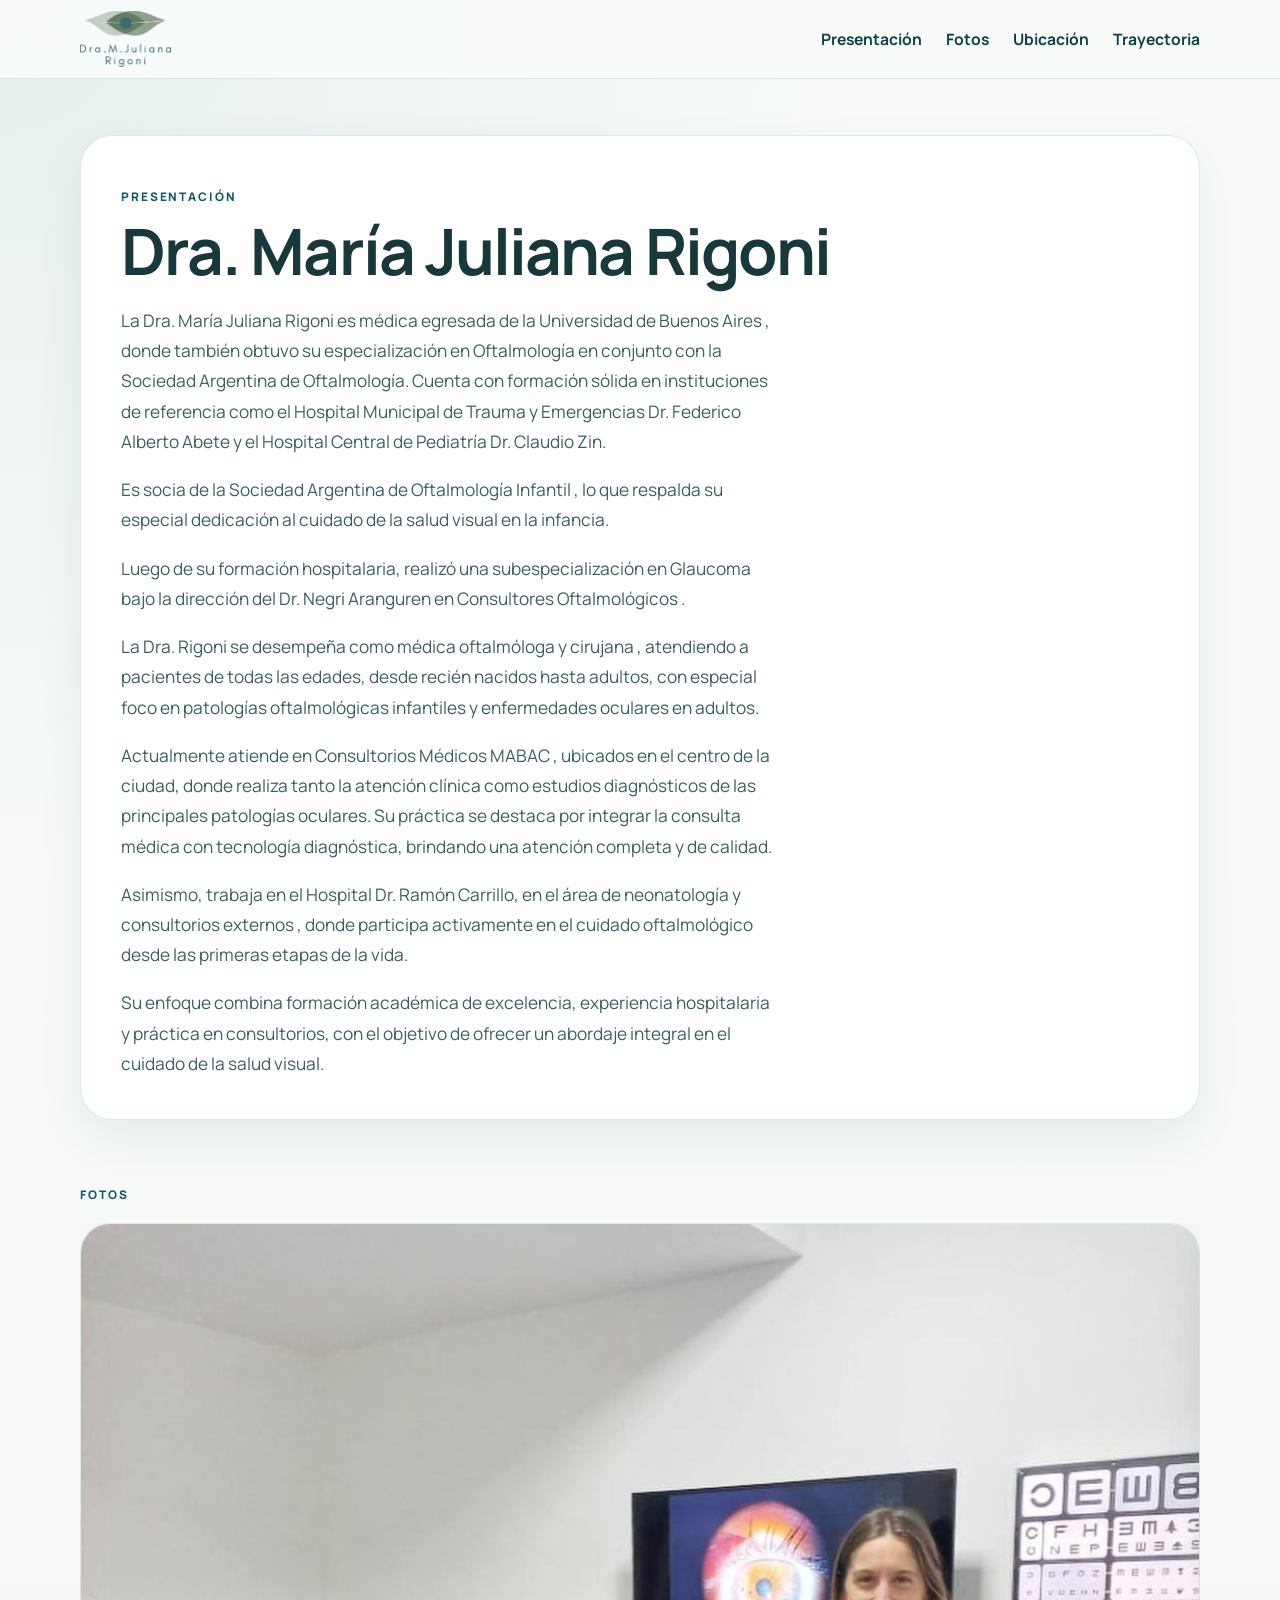
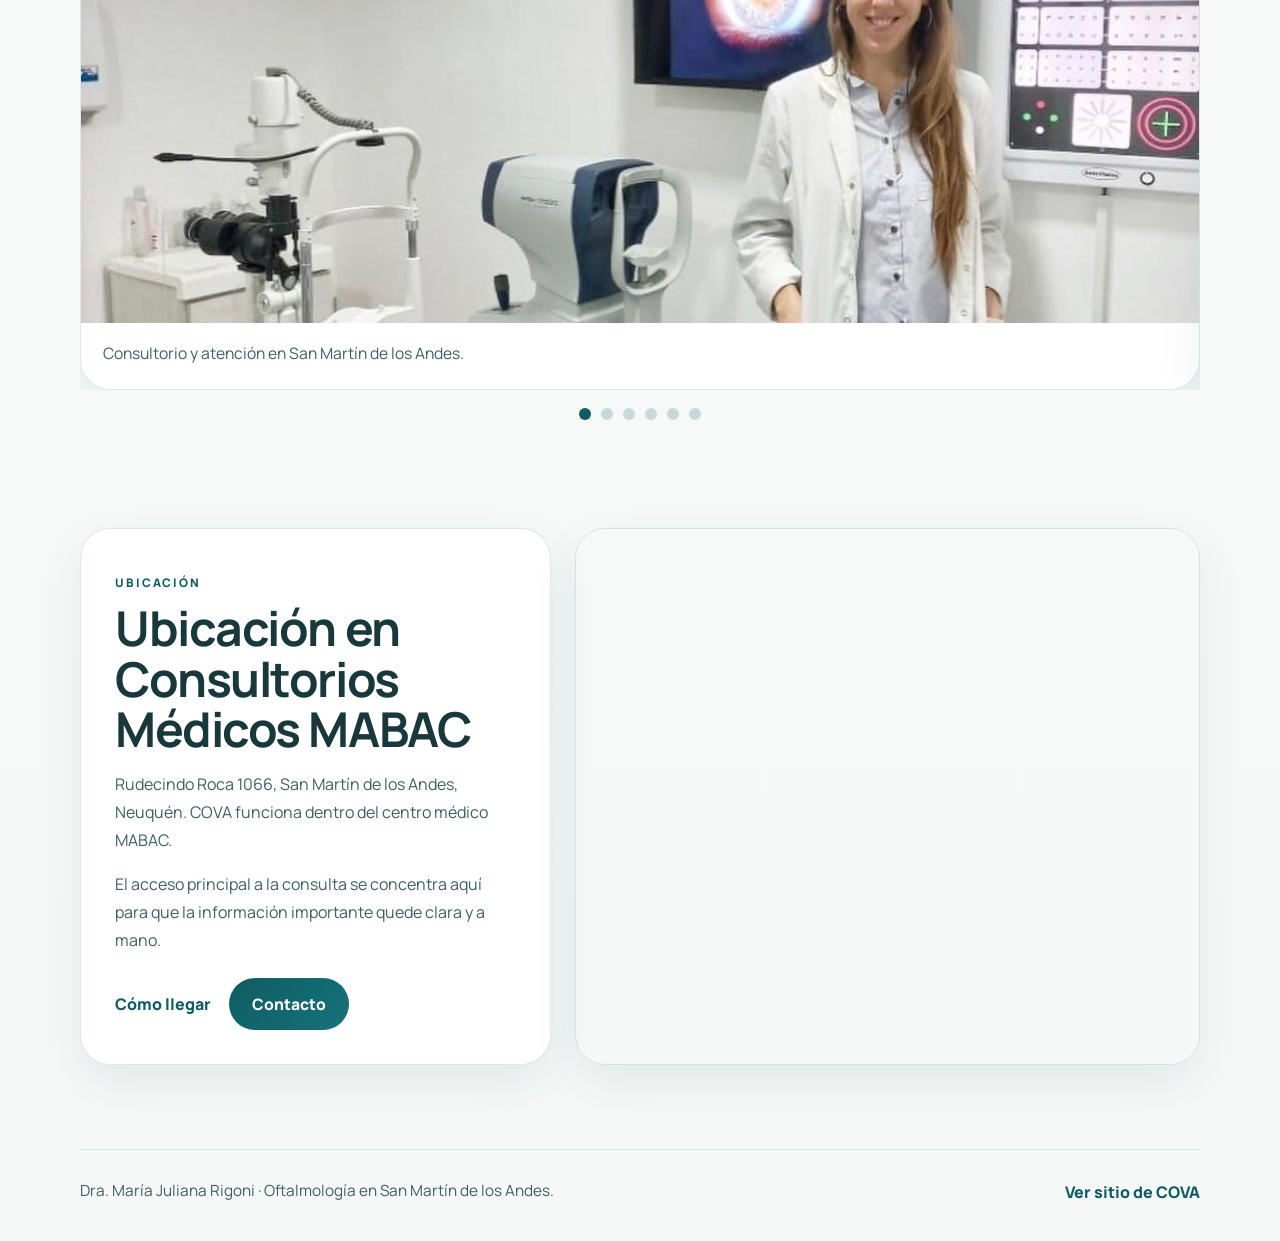
==== commit 34cdcbc6: "Update Rigoni bio and COVA study list" ====
--- a/doctora/index.html
+++ b/doctora/index.html
@@ -47,18 +47,22 @@
           <p class="rigoni-section-label">Presentación</p>
           <h1 class="rigoni-display" id="presentacion-heading">Dra. María Juliana Rigoni</h1>
           <div class="rigoni-intro__text">
-            <p>Médica oftalmóloga y cirujana con atención para adultos, niños y recién nacidos en San Martín de los Andes.</p>
-            <p>Su <a class="rigoni-inline-link" href="./trayectoria/">trayectoria</a> combina formación universitaria, práctica hospitalaria y trabajo en consultorio, con foco en el seguimiento clínico, el glaucoma y la salud visual infantil.</p>
+            <p>La Dra. María Juliana Rigoni es médica egresada de la Universidad de Buenos Aires&nbsp;, donde también obtuvo su especialización en Oftalmología en conjunto con la Sociedad Argentina de Oftalmología. Cuenta con formación sólida en instituciones de referencia como el Hospital Municipal de Trauma y Emergencias Dr. Federico Alberto Abete y el Hospital Central de Pediatría Dr. Claudio Zin.</p>
+            <p>Es socia de la Sociedad Argentina de Oftalmología Infantil&nbsp;, lo que respalda su especial dedicación al cuidado de la salud visual en la infancia.</p>
+            <p>Luego de su formación hospitalaria, realizó una subespecialización en Glaucoma bajo la dirección del Dr. Negri Aranguren en Consultores Oftalmológicos .</p>
+            <p>La Dra. Rigoni se desempeña como médica oftalmóloga y cirujana&nbsp;, atendiendo a pacientes de todas las edades, desde recién nacidos hasta adultos, con especial foco en patologías oftalmológicas infantiles y enfermedades oculares en adultos.</p>
+            <p>Actualmente atiende en Consultorios Médicos MABAC&nbsp;, ubicados en el centro de la ciudad, donde realiza tanto la atención clínica como estudios diagnósticos de las principales patologías oculares. Su práctica se destaca por integrar la consulta médica con tecnología diagnóstica, brindando una atención completa y de calidad.</p>
+            <p>Asimismo, trabaja en el Hospital Dr. Ramón Carrillo, en el área de neonatología y consultorios externos&nbsp;, donde participa activamente en el cuidado oftalmológico desde las primeras etapas de la vida.</p>
+            <p>Su enfoque combina formación académica de excelencia, experiencia hospitalaria y práctica en consultorios, con el objetivo de ofrecer un abordaje integral en el cuidado de la salud visual.</p>
           </div>
         </article>
       </div>
     </section>
 
-    <section class="rigoni-gallery" id="fotos" aria-labelledby="fotos-heading">
+    <section class="rigoni-gallery" id="fotos" aria-label="Fotos">
       <div class="rigoni-shell">
         <div class="rigoni-section-header">
           <p class="rigoni-section-label">Fotos</p>
-          <h2 class="rigoni-section-title" id="fotos-heading">Consultorio y práctica diaria</h2>
         </div>
 
         <div class="rigoni-carousel" data-carousel>
@@ -76,7 +80,7 @@
                 <img src="../assets/images/doctora/consulta-rigoni.webp" alt="La Dra. Rigoni realizando una consulta oftalmológica" loading="lazy">
                 <figcaption>Consulta oftalmológica en consultorio.</figcaption>
               </figure>
-              <figure class="rigoni-carousel__slide rigoni-carousel__slide--shift-30">
+              <figure class="rigoni-carousel__slide rigoni-carousel__slide--shift-45">
                 <img src="../assets/images/doctora/consulta-cartel-rigoni.jpeg" alt="La Dra. Rigoni en un espacio de atención visual" loading="lazy">
                 <figcaption>Trabajo clínico diario.</figcaption>
               </figure>
--- a/doctora/styles.css
+++ b/doctora/styles.css
@@ -308,6 +308,10 @@
   object-position: center 20%;
 }
 
+.rigoni-carousel__slide--shift-45 img {
+  object-position: center 45%;
+}
+
 .rigoni-carousel__slide--shift-15 img {
   object-position: center 35%;
 }
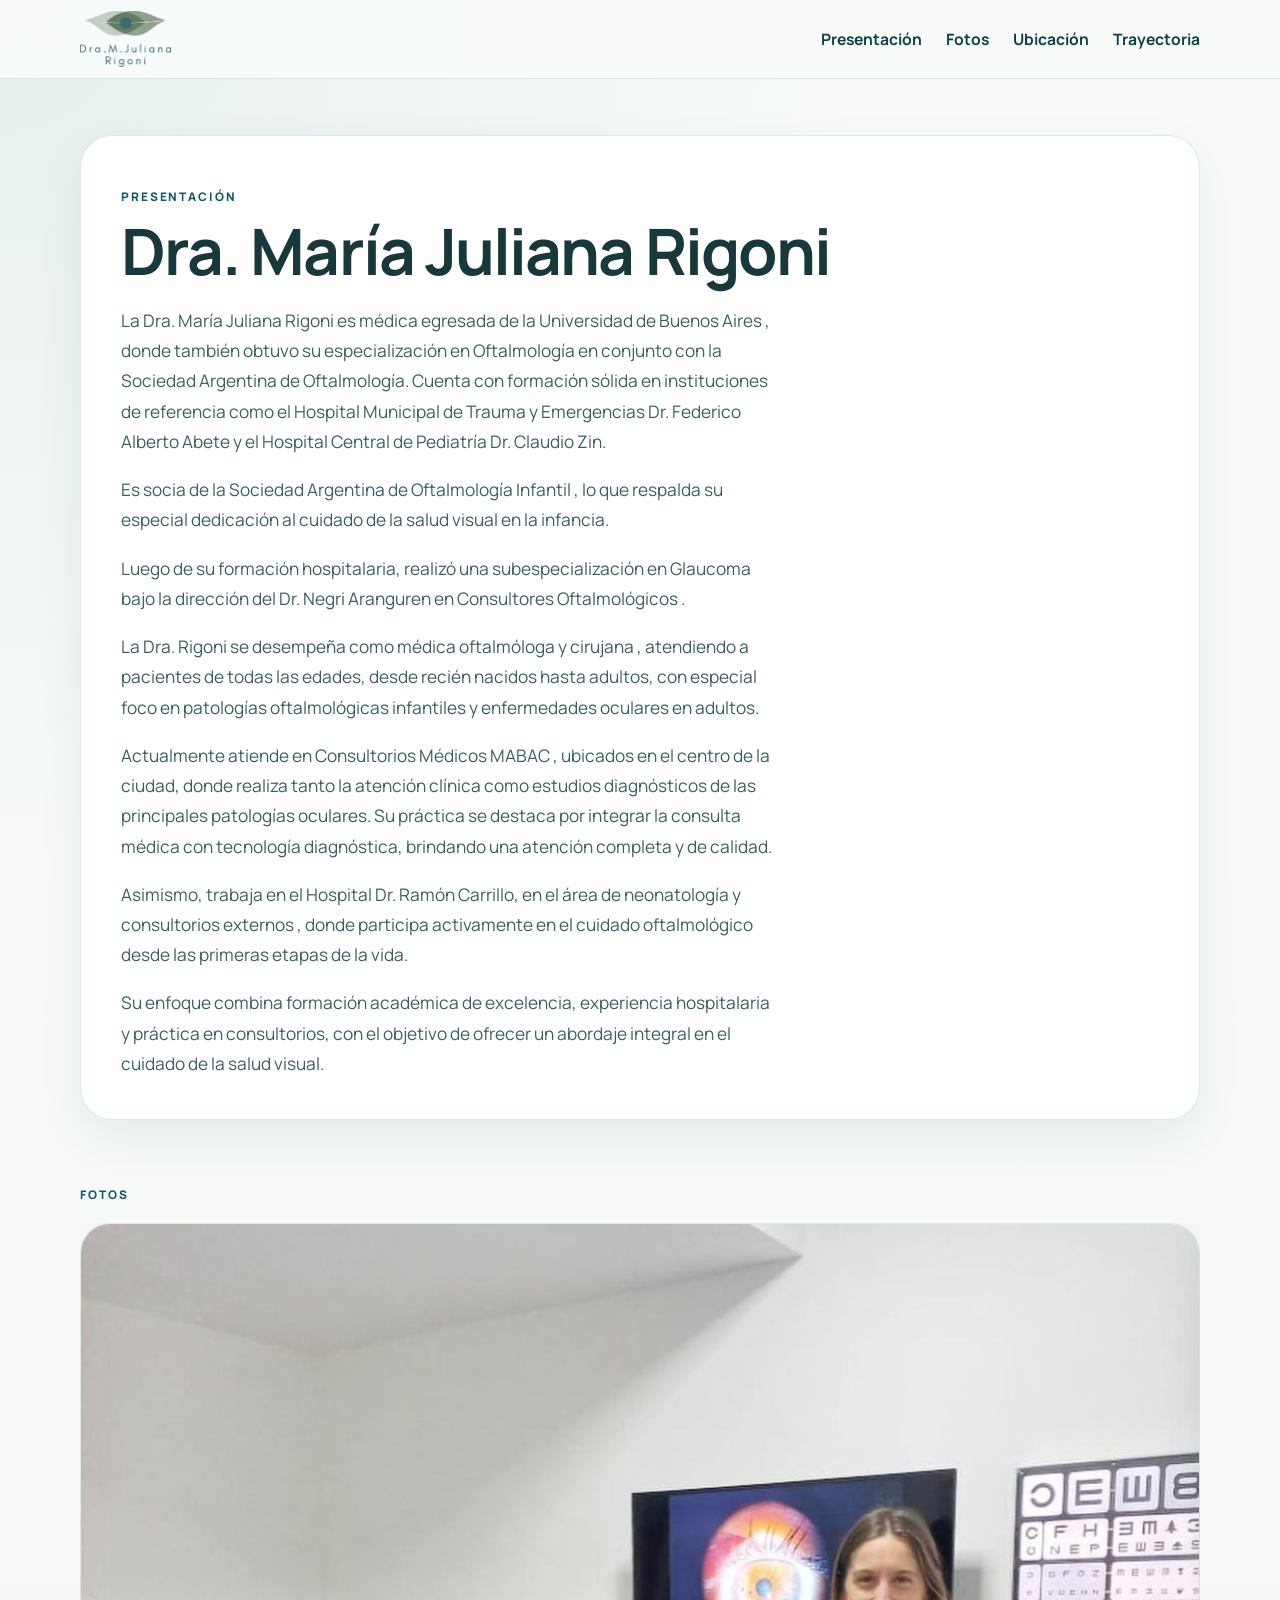
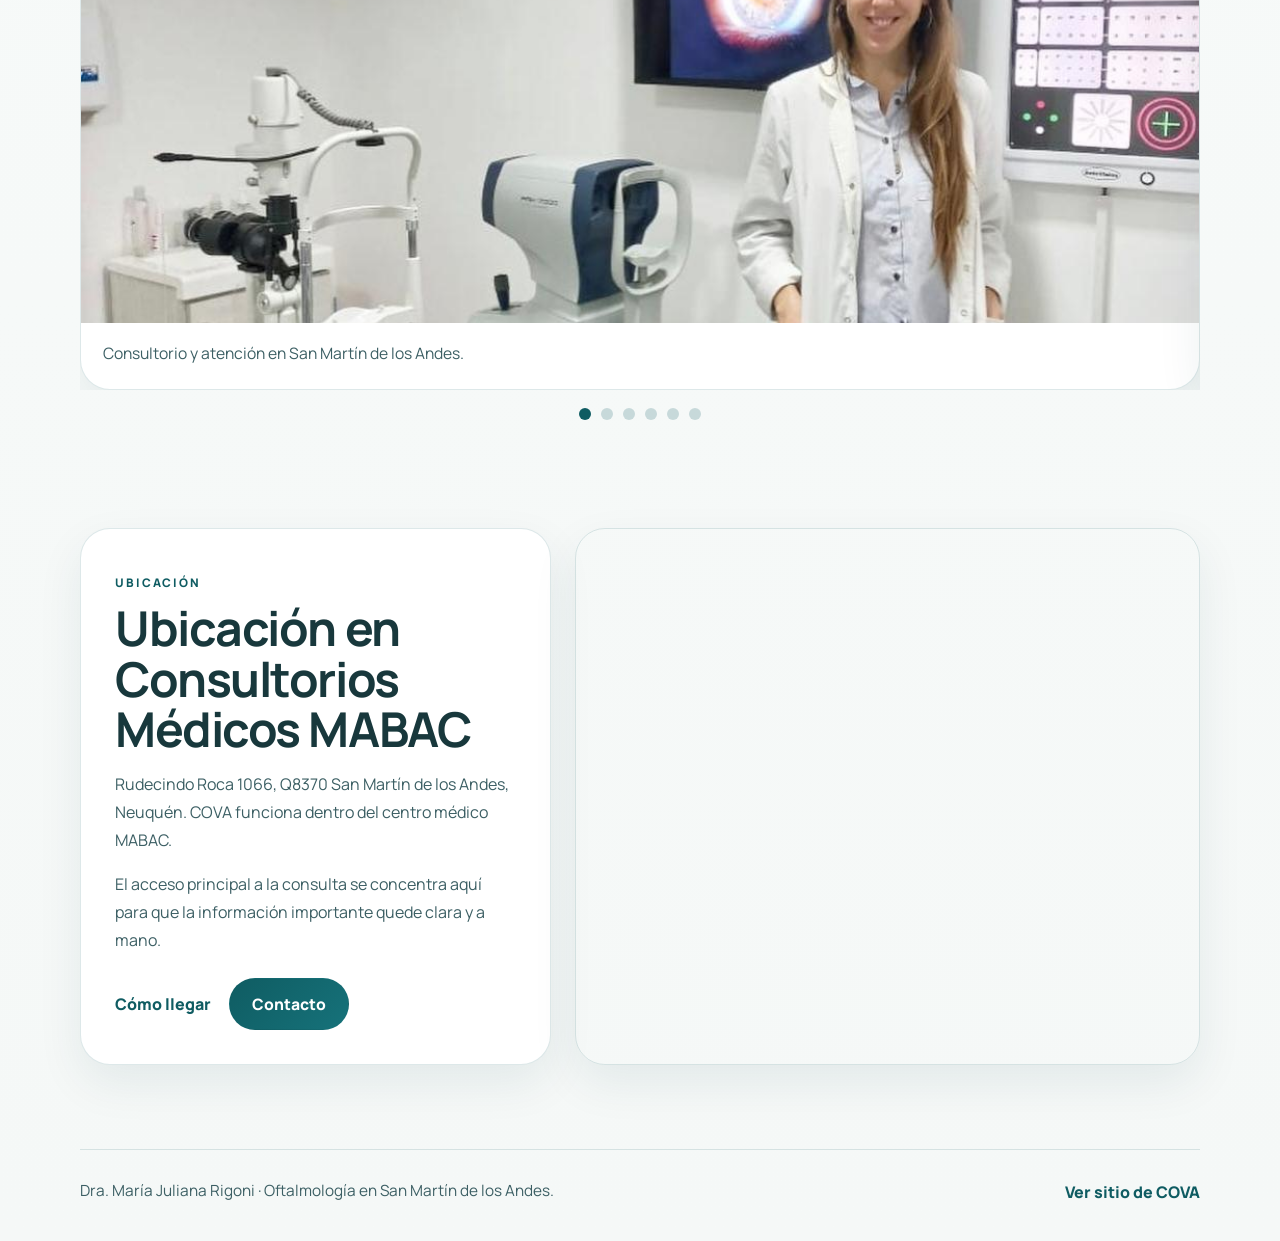
==== commit 7735ccc8: "Update contact info and add Junin page" ====
--- a/doctora/index.html
+++ b/doctora/index.html
@@ -113,16 +113,16 @@
         <article class="rigoni-location__card">
           <p class="rigoni-section-label">Ubicación</p>
           <h2 class="rigoni-section-title" id="ubicacion-heading">Ubicación en Consultorios Médicos MABAC</h2>
-          <p class="rigoni-location__copy">Rudecindo Roca 1066, San Martín de los Andes, Neuquén. COVA funciona dentro del centro médico MABAC.</p>
+          <p class="rigoni-location__copy">Rudecindo Roca 1066, Q8370 San Martín de los Andes, Neuquén. COVA funciona dentro del centro médico MABAC.</p>
           <p class="rigoni-location__copy">El acceso principal a la consulta se concentra aquí para que la información importante quede clara y a mano.</p>
           <div class="rigoni-location__actions">
-            <a class="rigoni-location__link" href="https://maps.google.com/?q=Rudecindo+Roca+1066+San+Martin+de+los+Andes+Neuquen" target="_blank" rel="noopener">Cómo llegar</a>
+            <a class="rigoni-location__link" href="https://www.google.com/maps/search/?api=1&amp;query=MABAC%20Rudecindo%20Roca%201066%2C%20Q8370%20San%20Mart%C3%ADn%20de%20los%20Andes%2C%20Neuqu%C3%A9n" target="_blank" rel="noopener">Cómo llegar</a>
             <button class="rigoni-button rigoni-button--primary" type="button" data-open-contact-modal>Contacto</button>
           </div>
         </article>
 
         <div class="rigoni-location__map">
-          <iframe src="https://www.google.com/maps/embed?pb=!1m18!1m12!1m3!1d2994.1!2d-71.35285!3d-40.15695!2m3!1f0!2f0!3f0!3m2!1i1024!2i768!4f13.1!3m3!1m2!1s0x9610b3c3a1234567%3A0xabcdef!2sRudecindo%20Roca%201066%2C%20San%20Mart%C3%ADn%20de%20los%20Andes%2C%20Neuqu%C3%A9n!5e0!3m2!1ses!2sar!4v170000" title="Consultorios Médicos MABAC" loading="lazy" referrerpolicy="no-referrer-when-downgrade" allowfullscreen></iframe>
+          <iframe src="https://www.google.com/maps?output=embed&amp;q=MABAC%20Rudecindo%20Roca%201066%2C%20Q8370%20San%20Mart%C3%ADn%20de%20los%20Andes%2C%20Neuqu%C3%A9n" title="Consultorios Médicos MABAC" loading="lazy" referrerpolicy="no-referrer-when-downgrade" allowfullscreen></iframe>
         </div>
       </div>
     </section>
@@ -134,7 +134,7 @@
       <button class="rigoni-modal__close" type="button" aria-label="Cerrar" data-close-contact-modal>&times;</button>
       <p class="rigoni-modal__eyebrow">Contacto</p>
       <h2 class="rigoni-modal__title" id="contactModalTitle">Hacer una consulta</h2>
-      <p class="rigoni-modal__copy">Podés dejar una consulta por mail o comunicarte por WhatsApp con COVA.</p>
+      <p class="rigoni-modal__copy">Podés comunicarte por mail a info@visionandina.com.ar o escribir por WhatsApp con COVA.</p>
 
       <form class="rigoni-contact-form" id="contactForm">
         <label class="rigoni-contact-form__field">
@@ -156,6 +156,7 @@
         <p class="rigoni-contact-form__note" id="contactFormNote" aria-live="polite" hidden>Placeholder: este formulario todavía no envía mails reales.</p>
       </form>
 
+      <a class="rigoni-button rigoni-button--ghost rigoni-button--stretch" href="mailto:info@visionandina.com.ar">Escribir por mail</a>
       <a class="rigoni-button rigoni-button--ghost rigoni-button--stretch" href="https://wa.me/5492944391924?text=Hola%2C%20quisiera%20hacer%20una%20consulta" target="_blank" rel="noopener">Hablar por WhatsApp</a>
     </div>
   </div>
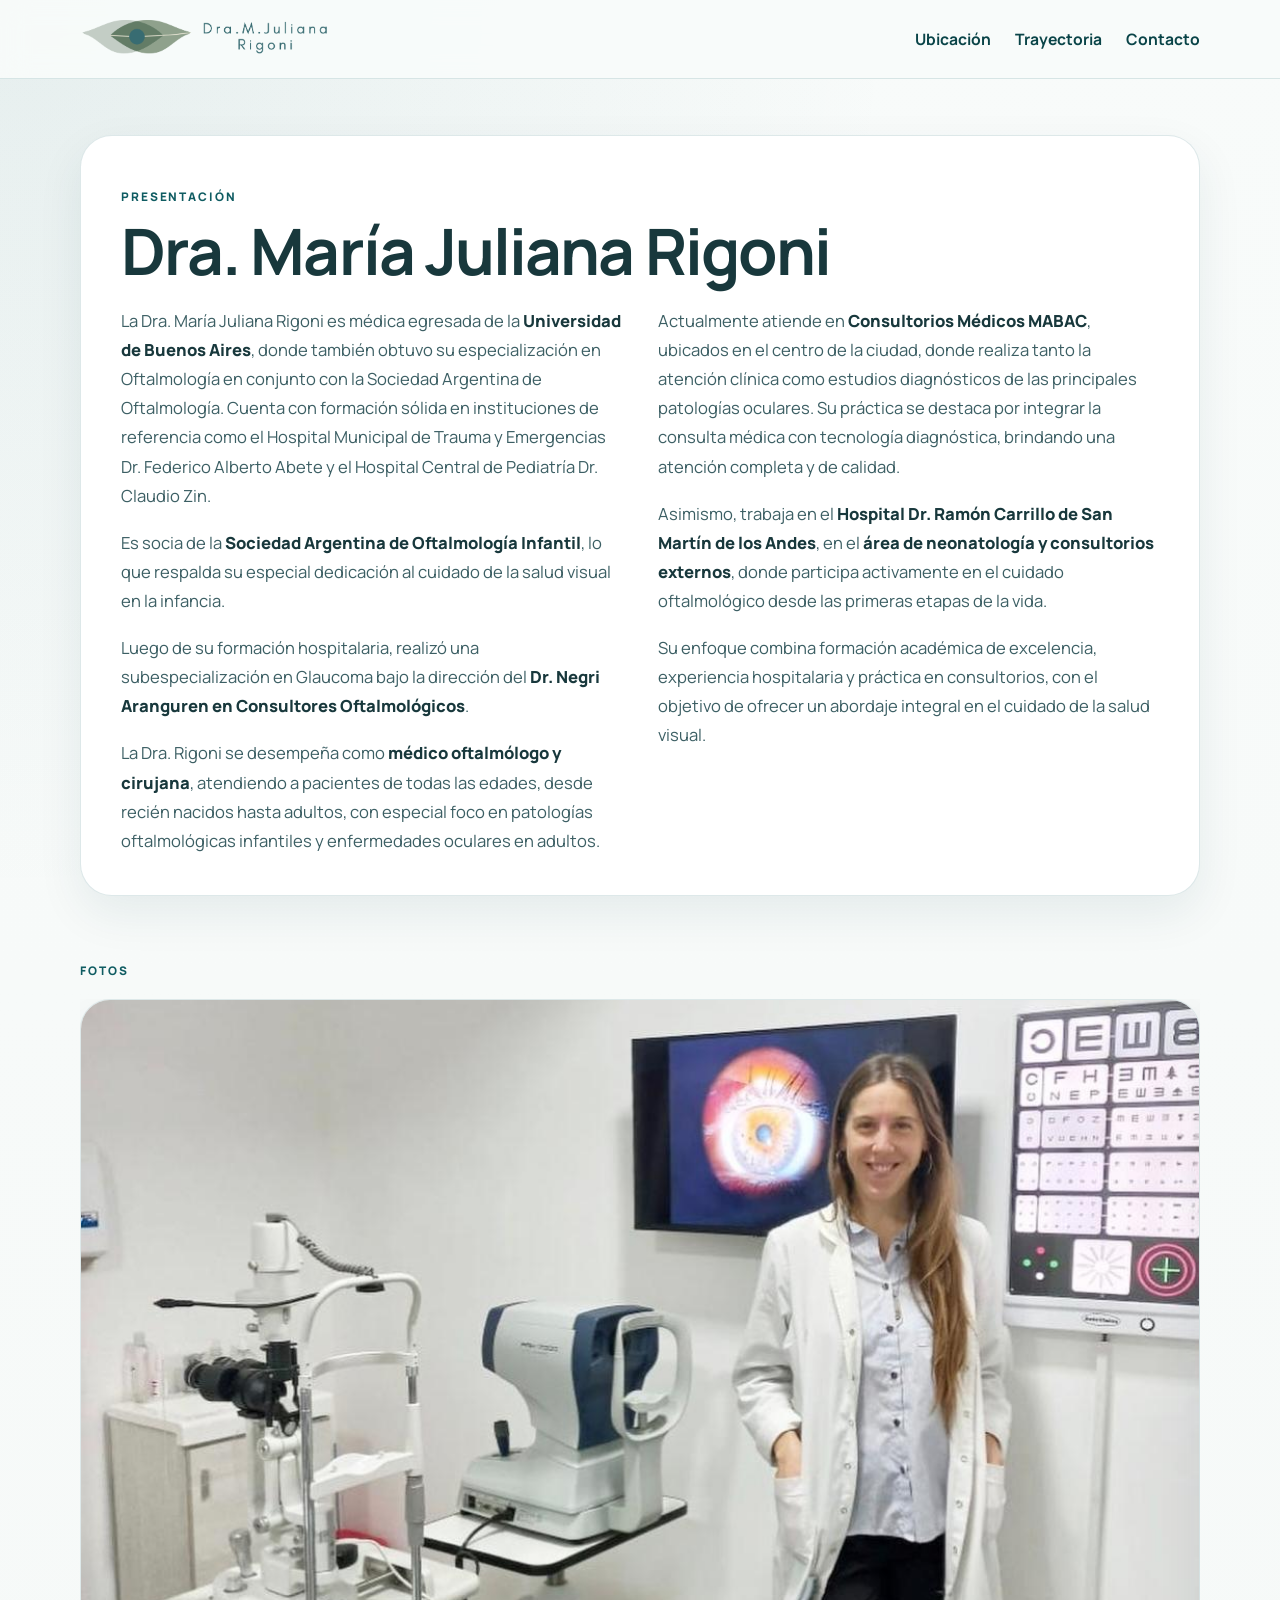
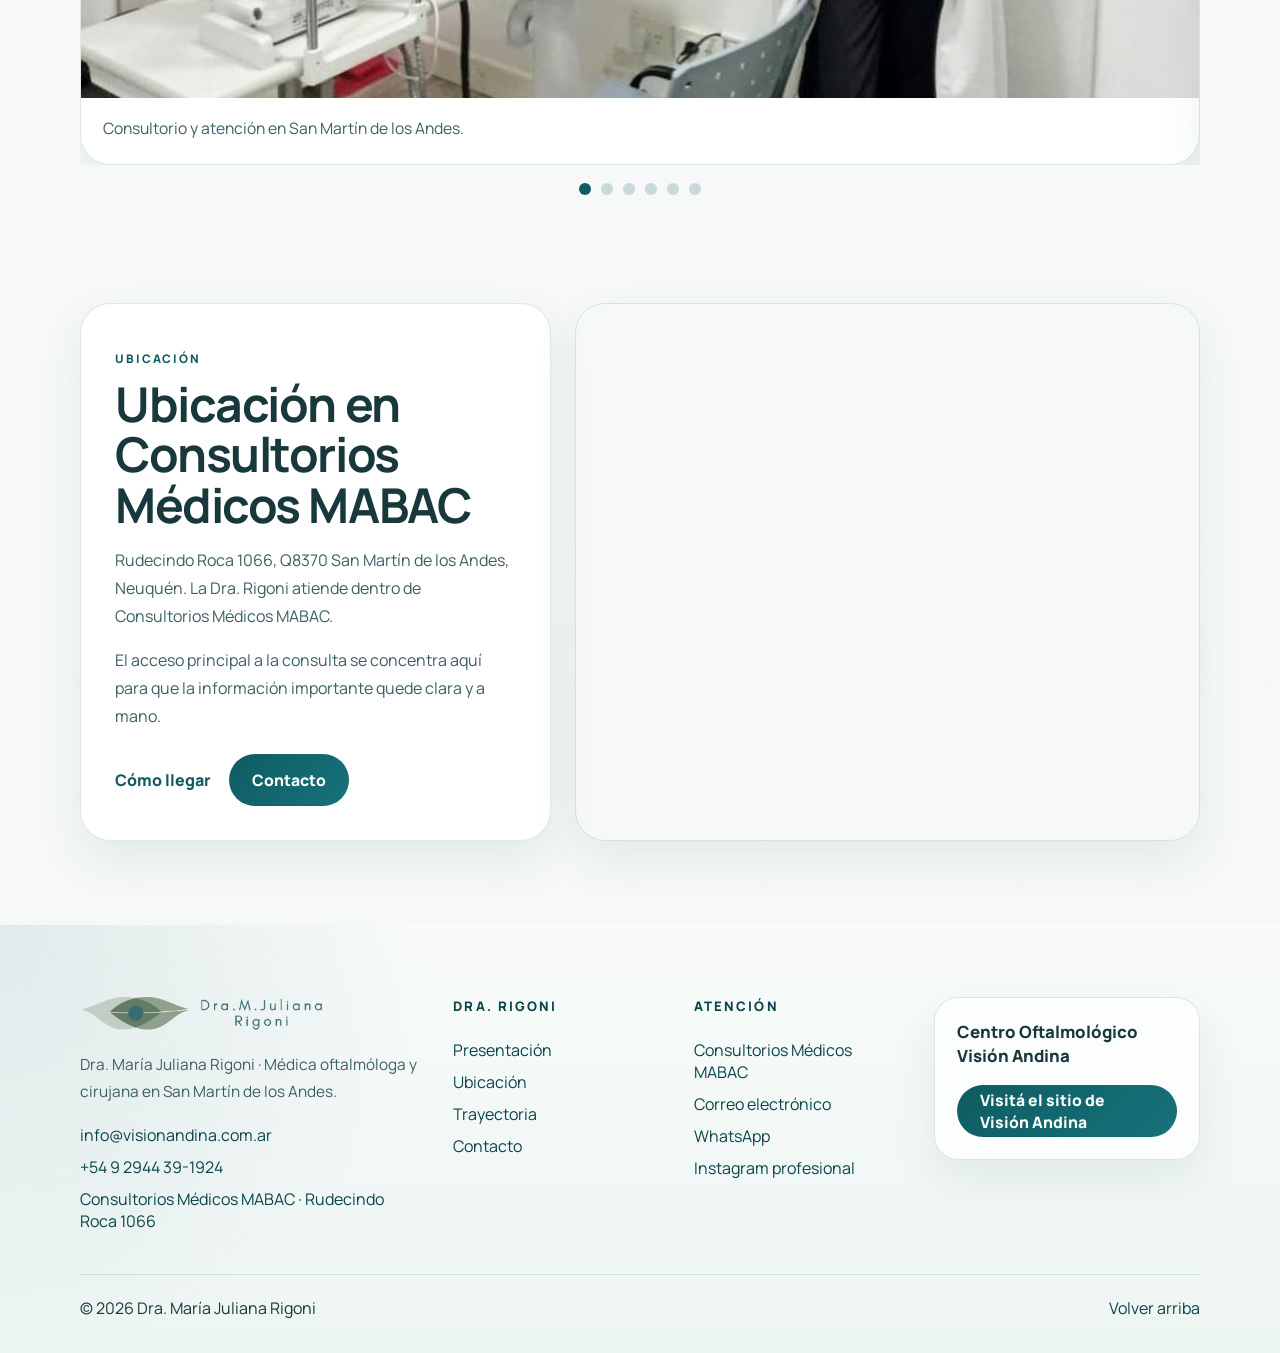
==== commit 7d60e5ee: "Update Rigoni and Junin sites" ====
--- a/doctora/index.html
+++ b/doctora/index.html
@@ -19,10 +19,9 @@
       </a>
 
       <nav class="rigoni-nav" aria-label="Navegación principal">
-        <a href="#presentacion">Presentación</a>
-        <a href="#fotos">Fotos</a>
         <a href="#ubicacion">Ubicación</a>
         <a href="./trayectoria/">Trayectoria</a>
+        <button class="rigoni-nav__button" type="button" data-open-contact-modal>Contacto</button>
       </nav>
 
       <button class="rigoni-menu-button" id="menuButton" type="button" aria-label="Abrir menú" aria-expanded="false" aria-controls="mobileMenu">
@@ -33,10 +32,9 @@
     </div>
 
     <nav class="rigoni-mobile-nav" id="mobileMenu" aria-label="Menú móvil">
-      <a href="#presentacion">Presentación</a>
-      <a href="#fotos">Fotos</a>
       <a href="#ubicacion">Ubicación</a>
       <a href="./trayectoria/">Trayectoria</a>
+      <button class="rigoni-nav__button rigoni-nav__button--mobile" type="button" data-open-contact-modal>Contacto</button>
     </nav>
   </header>
 
@@ -47,12 +45,12 @@
           <p class="rigoni-section-label">Presentación</p>
           <h1 class="rigoni-display" id="presentacion-heading">Dra. María Juliana Rigoni</h1>
           <div class="rigoni-intro__text">
-            <p>La Dra. María Juliana Rigoni es médica egresada de la Universidad de Buenos Aires&nbsp;, donde también obtuvo su especialización en Oftalmología en conjunto con la Sociedad Argentina de Oftalmología. Cuenta con formación sólida en instituciones de referencia como el Hospital Municipal de Trauma y Emergencias Dr. Federico Alberto Abete y el Hospital Central de Pediatría Dr. Claudio Zin.</p>
-            <p>Es socia de la Sociedad Argentina de Oftalmología Infantil&nbsp;, lo que respalda su especial dedicación al cuidado de la salud visual en la infancia.</p>
-            <p>Luego de su formación hospitalaria, realizó una subespecialización en Glaucoma bajo la dirección del Dr. Negri Aranguren en Consultores Oftalmológicos .</p>
-            <p>La Dra. Rigoni se desempeña como médica oftalmóloga y cirujana&nbsp;, atendiendo a pacientes de todas las edades, desde recién nacidos hasta adultos, con especial foco en patologías oftalmológicas infantiles y enfermedades oculares en adultos.</p>
-            <p>Actualmente atiende en Consultorios Médicos MABAC&nbsp;, ubicados en el centro de la ciudad, donde realiza tanto la atención clínica como estudios diagnósticos de las principales patologías oculares. Su práctica se destaca por integrar la consulta médica con tecnología diagnóstica, brindando una atención completa y de calidad.</p>
-            <p>Asimismo, trabaja en el Hospital Dr. Ramón Carrillo, en el área de neonatología y consultorios externos&nbsp;, donde participa activamente en el cuidado oftalmológico desde las primeras etapas de la vida.</p>
+            <p>La Dra. María Juliana Rigoni es médica egresada de la <strong>Universidad de Buenos Aires</strong>, donde también obtuvo su especialización en Oftalmología en conjunto con la Sociedad Argentina de Oftalmología. Cuenta con formación sólida en instituciones de referencia como el Hospital Municipal de Trauma y Emergencias Dr. Federico Alberto Abete y el Hospital Central de Pediatría Dr. Claudio Zin.</p>
+            <p>Es socia de la <strong>Sociedad Argentina de Oftalmología Infantil</strong>, lo que respalda su especial dedicación al cuidado de la salud visual en la infancia.</p>
+            <p>Luego de su formación hospitalaria, realizó una subespecialización en Glaucoma bajo la dirección del <strong>Dr. Negri Aranguren en Consultores Oftalmológicos</strong>.</p>
+            <p>La Dra. Rigoni se desempeña como <strong>médico oftalmólogo y cirujana</strong>, atendiendo a pacientes de todas las edades, desde recién nacidos hasta adultos, con especial foco en patologías oftalmológicas infantiles y enfermedades oculares en adultos.</p>
+            <p>Actualmente atiende en <strong>Consultorios Médicos MABAC</strong>, ubicados en el centro de la ciudad, donde realiza tanto la atención clínica como estudios diagnósticos de las principales patologías oculares. Su práctica se destaca por integrar la consulta médica con tecnología diagnóstica, brindando una atención completa y de calidad.</p>
+            <p>Asimismo, trabaja en el <strong>Hospital Dr. Ramón Carrillo de San Martín de los Andes</strong>, en el <strong>área de neonatología y consultorios externos</strong>, donde participa activamente en el cuidado oftalmológico desde las primeras etapas de la vida.</p>
             <p>Su enfoque combina formación académica de excelencia, experiencia hospitalaria y práctica en consultorios, con el objetivo de ofrecer un abordaje integral en el cuidado de la salud visual.</p>
           </div>
         </article>
@@ -68,7 +66,7 @@
         <div class="rigoni-carousel" data-carousel>
           <div class="rigoni-carousel__viewport">
             <div class="rigoni-carousel__track" data-carousel-track>
-              <figure class="rigoni-carousel__slide rigoni-carousel__slide--shift-30 is-active">
+              <figure class="rigoni-carousel__slide rigoni-carousel__slide--shift-15 is-active">
                 <img src="../assets/images/doctora/doctora-rigoni-parada.jpeg" alt="La Dra. Rigoni en el consultorio junto al equipamiento oftalmológico" loading="eager">
                 <figcaption>Consultorio y atención en San Martín de los Andes.</figcaption>
               </figure>
@@ -84,7 +82,7 @@
                 <img src="../assets/images/doctora/consulta-cartel-rigoni.jpeg" alt="La Dra. Rigoni en un espacio de atención visual" loading="lazy">
                 <figcaption>Trabajo clínico diario.</figcaption>
               </figure>
-              <figure class="rigoni-carousel__slide rigoni-carousel__slide--shift-15">
+              <figure class="rigoni-carousel__slide rigoni-carousel__slide--shift-45">
                 <img src="../assets/images/doctora/neonatologia-rigoni.jpeg" alt="La Dra. Rigoni realizando atención oftalmológica neonatal" loading="lazy">
                 <figcaption>Atención oftalmológica neonatal.</figcaption>
               </figure>
@@ -113,7 +111,7 @@
         <article class="rigoni-location__card">
           <p class="rigoni-section-label">Ubicación</p>
           <h2 class="rigoni-section-title" id="ubicacion-heading">Ubicación en Consultorios Médicos MABAC</h2>
-          <p class="rigoni-location__copy">Rudecindo Roca 1066, Q8370 San Martín de los Andes, Neuquén. COVA funciona dentro del centro médico MABAC.</p>
+          <p class="rigoni-location__copy">Rudecindo Roca 1066, Q8370 San Martín de los Andes, Neuquén. La Dra. Rigoni atiende dentro de Consultorios Médicos MABAC.</p>
           <p class="rigoni-location__copy">El acceso principal a la consulta se concentra aquí para que la información importante quede clara y a mano.</p>
           <div class="rigoni-location__actions">
             <a class="rigoni-location__link" href="https://www.google.com/maps/search/?api=1&amp;query=MABAC%20Rudecindo%20Roca%201066%2C%20Q8370%20San%20Mart%C3%ADn%20de%20los%20Andes%2C%20Neuqu%C3%A9n" target="_blank" rel="noopener">Cómo llegar</a>
@@ -134,7 +132,7 @@
       <button class="rigoni-modal__close" type="button" aria-label="Cerrar" data-close-contact-modal>&times;</button>
       <p class="rigoni-modal__eyebrow">Contacto</p>
       <h2 class="rigoni-modal__title" id="contactModalTitle">Hacer una consulta</h2>
-      <p class="rigoni-modal__copy">Podés comunicarte por mail a info@visionandina.com.ar o escribir por WhatsApp con COVA.</p>
+      <p class="rigoni-modal__copy">Podés completar los campos y abrir un mail prellenado para info@visionandina.com.ar o escribir por WhatsApp.</p>
 
       <form class="rigoni-contact-form" id="contactForm">
         <label class="rigoni-contact-form__field">
@@ -151,20 +149,56 @@
           <span>Consulta</span>
           <textarea name="message" rows="5" placeholder="Escribí tu consulta acá."></textarea>
         </label>
-
-        <button class="rigoni-button rigoni-button--primary" type="submit">Enviar por mail</button>
-        <p class="rigoni-contact-form__note" id="contactFormNote" aria-live="polite" hidden>Placeholder: este formulario todavía no envía mails reales.</p>
       </form>
 
-      <a class="rigoni-button rigoni-button--ghost rigoni-button--stretch" href="mailto:info@visionandina.com.ar">Escribir por mail</a>
-      <a class="rigoni-button rigoni-button--ghost rigoni-button--stretch" href="https://wa.me/5492944391924?text=Hola%2C%20quisiera%20hacer%20una%20consulta" target="_blank" rel="noopener">Hablar por WhatsApp</a>
+      <div class="rigoni-contact-actions">
+        <a class="rigoni-button rigoni-button--primary rigoni-button--stretch" id="contactMailLink" href="mailto:info@visionandina.com.ar">Escribir por mail</a>
+        <a class="rigoni-button rigoni-button--ghost rigoni-button--stretch" href="https://wa.me/5492944391924?text=Hola%2C%20quisiera%20hacer%20una%20consulta" target="_blank" rel="noopener">Hablar por WhatsApp</a>
+      </div>
     </div>
   </div>
 
   <footer class="rigoni-footer">
-    <div class="rigoni-shell rigoni-footer__inner">
-      <p class="rigoni-footer__copy">Dra. María Juliana Rigoni · Oftalmología en San Martín de los Andes.</p>
-      <a class="rigoni-footer__link" href="../index.html">Ver sitio de COVA</a>
+    <div class="rigoni-shell">
+      <div class="rigoni-footer__top">
+        <div class="rigoni-footer__brand">
+          <a class="rigoni-footer__logo-link" href="#inicio" aria-label="Inicio del sitio de la Dra. María Juliana Rigoni">
+            <img class="rigoni-footer__logo" src="../imgs%20dra%20rigoni/2LogoRigoni@300x.png" alt="">
+          </a>
+          <p class="rigoni-footer__copy">Dra. María Juliana Rigoni · Médica oftalmóloga y cirujana en San Martín de los Andes.</p>
+          <div class="rigoni-footer__contact-list">
+            <a href="mailto:info@visionandina.com.ar">info@visionandina.com.ar</a>
+            <a href="https://wa.me/5492944391924?text=Hola%2C%20quisiera%20hacer%20una%20consulta" target="_blank" rel="noopener">+54 9 2944 39-1924</a>
+            <a href="https://www.google.com/maps/search/?api=1&amp;query=MABAC%20Rudecindo%20Roca%201066%2C%20Q8370%20San%20Mart%C3%ADn%20de%20los%20Andes%2C%20Neuqu%C3%A9n" target="_blank" rel="noopener">Consultorios Médicos MABAC · Rudecindo Roca 1066</a>
+          </div>
+        </div>
+
+        <div class="rigoni-footer__col">
+          <p class="rigoni-footer__col-title">Dra. Rigoni</p>
+          <a href="#presentacion">Presentación</a>
+          <a href="#ubicacion">Ubicación</a>
+          <a href="./trayectoria/">Trayectoria</a>
+          <button type="button" data-open-contact-modal>Contacto</button>
+        </div>
+
+        <div class="rigoni-footer__col">
+          <p class="rigoni-footer__col-title">Atención</p>
+          <a href="#ubicacion">Consultorios Médicos MABAC</a>
+          <a href="mailto:info@visionandina.com.ar">Correo electrónico</a>
+          <a href="https://wa.me/5492944391924?text=Hola%2C%20quisiera%20hacer%20una%20consulta" target="_blank" rel="noopener">WhatsApp</a>
+          <a href="https://www.instagram.com/dramjulianarigoni/?hl=es" target="_blank" rel="noopener">Instagram profesional</a>
+        </div>
+
+        <div class="rigoni-footer__cta-card">
+          <p>Centro Oftalmológico Visión Andina</p>
+          <a class="rigoni-button rigoni-button--primary rigoni-button--stretch" href="../index.html">Visitá el sitio de Visión Andina</a>
+        </div>
+      </div>
+
+      <div class="rigoni-footer__bottom">
+        <p>© 2026 Dra. María Juliana Rigoni</p>
+        <a href="#inicio">Volver arriba</a>
+      </div>
     </div>
   </footer>
 
--- a/doctora/styles.css
+++ b/doctora/styles.css
@@ -115,19 +115,27 @@
 }
 
 .rigoni-nav a,
+.rigoni-nav__button,
 .rigoni-mobile-nav a,
 .rigoni-location__link,
-.rigoni-footer__link,
 .rigoni-inline-link,
 .rigoni-back-link {
   text-decoration: none;
 }
 
 .rigoni-nav a,
+.rigoni-nav__button,
 .rigoni-mobile-nav a {
   font-size: 0.98rem;
   font-weight: 700;
   color: var(--rigoni-primary-dark);
+}
+
+.rigoni-nav__button {
+  border: 0;
+  background: transparent;
+  padding: 0;
+  cursor: pointer;
 }
 
 .rigoni-menu-button {
@@ -173,9 +181,15 @@
   gap: 10px;
 }
 
-.rigoni-mobile-nav a {
+.rigoni-mobile-nav a,
+.rigoni-nav__button--mobile {
   padding: 12px 0;
   border-bottom: 1px solid var(--rigoni-border);
+}
+
+.rigoni-nav__button--mobile {
+  width: 100%;
+  text-align: left;
 }
 
 .rigoni-intro {
@@ -223,17 +237,25 @@
 }
 
 .rigoni-intro__text {
-  max-width: 60ch;
+  max-width: none;
   margin-top: 22px;
-  font-size: 1.08rem;
+  font-size: 1.04rem;
+  column-count: 2;
+  column-gap: 36px;
 }
 
 .rigoni-intro__text p {
   margin: 0 0 18px;
+  break-inside: avoid;
 }
 
 .rigoni-intro__text p:last-child {
   margin-bottom: 0;
+}
+
+.rigoni-intro__text strong {
+  color: var(--rigoni-ink);
+  font-weight: 800;
 }
 
 .rigoni-inline-link {
@@ -269,10 +291,10 @@
 .rigoni-button:focus-visible,
 .rigoni-carousel__dot:hover,
 .rigoni-carousel__dot:focus-visible,
+.rigoni-nav__button:hover,
+.rigoni-nav__button:focus-visible,
 .rigoni-location__link:hover,
 .rigoni-location__link:focus-visible,
-.rigoni-footer__link:hover,
-.rigoni-footer__link:focus-visible,
 .rigoni-back-link:hover,
 .rigoni-back-link:focus-visible {
   transform: translateY(-1px);
@@ -309,11 +331,11 @@
 }
 
 .rigoni-carousel__slide--shift-45 img {
-  object-position: center 45%;
+  object-position: center 39%;
 }
 
 .rigoni-carousel__slide--shift-15 img {
-  object-position: center 35%;
+  object-position: center 53%;
 }
 
 .rigoni-carousel__slide figcaption {
@@ -372,7 +394,6 @@
 }
 
 .rigoni-location__link,
-.rigoni-footer__link,
 .rigoni-back-link {
   display: inline-flex;
   align-items: center;
@@ -520,22 +541,131 @@
   color: var(--rigoni-copy);
 }
 
+.rigoni-contact-actions {
+  display: grid;
+  gap: 12px;
+  margin-top: 16px;
+}
+
 .rigoni-footer {
-  padding: 0 0 36px;
-}
-
-.rigoni-footer__inner {
+  padding: 72px 0 34px;
+  background:
+    radial-gradient(circle at top left, rgba(15, 92, 98, 0.1), transparent 32%),
+    linear-gradient(180deg, #f8fbfa 0%, #edf5f3 100%);
+  color: var(--rigoni-ink);
+}
+
+.rigoni-footer__top {
+  display: grid;
+  grid-template-columns: minmax(0, 1.15fr) repeat(2, minmax(160px, 0.7fr)) minmax(220px, 0.9fr);
+  gap: 34px;
+  align-items: start;
+}
+
+.rigoni-footer__brand,
+.rigoni-footer__col,
+.rigoni-footer__cta-card {
+  min-width: 0;
+}
+
+.rigoni-footer__logo-link {
+  display: inline-flex;
+  align-items: center;
+  max-width: 245px;
+  margin-bottom: 18px;
+}
+
+.rigoni-footer__logo {
+  width: 100%;
+  height: auto;
+}
+
+.rigoni-footer__col {
+  display: grid;
+  gap: 10px;
+}
+
+.rigoni-footer__col-title {
+  margin: 0 0 14px;
+  font-size: 0.82rem;
+  font-weight: 800;
+  letter-spacing: 0.16em;
+  text-transform: uppercase;
+  color: var(--rigoni-primary-dark);
+}
+
+.rigoni-footer__copy {
+  margin: 0;
+  font-size: 0.96rem;
+  color: var(--rigoni-copy);
+}
+
+.rigoni-footer__contact-list {
+  display: grid;
+  gap: 10px;
+  margin: 18px 0 0;
+}
+
+.rigoni-footer__contact-list a,
+.rigoni-footer__col a,
+.rigoni-footer__col button,
+.rigoni-footer__bottom a {
+  color: var(--rigoni-primary-dark);
+  text-decoration: none;
+}
+
+.rigoni-footer__col button {
+  width: fit-content;
+  border: 0;
+  background: transparent;
+  padding: 0;
+  cursor: pointer;
+  text-align: left;
+}
+
+.rigoni-footer__contact-list a:hover,
+.rigoni-footer__contact-list a:focus-visible,
+.rigoni-footer__col a:hover,
+.rigoni-footer__col a:focus-visible,
+.rigoni-footer__col button:hover,
+.rigoni-footer__col button:focus-visible,
+.rigoni-footer__bottom a:hover,
+.rigoni-footer__bottom a:focus-visible {
+  color: var(--rigoni-primary);
+}
+
+.rigoni-footer__cta-card {
+  padding: 22px;
+  border: 1px solid var(--rigoni-border);
+  border-radius: 24px;
+  background: rgba(255, 255, 255, 0.72);
+  box-shadow: var(--rigoni-shadow);
+}
+
+.rigoni-footer__cta-card p {
+  margin: 0 0 18px;
+  font-size: 1.05rem;
+  font-weight: 800;
+  line-height: 1.4;
+  color: var(--rigoni-ink);
+}
+
+.rigoni-footer__bottom p {
+  margin: 0;
+}
+
+.rigoni-footer__cta-card .rigoni-footer__copy {
+  margin-bottom: 18px;
+}
+
+.rigoni-footer__bottom {
   display: flex;
   align-items: center;
   justify-content: space-between;
   gap: 16px;
-  padding-top: 28px;
+  margin-top: 42px;
+  padding-top: 22px;
   border-top: 1px solid var(--rigoni-border);
-}
-
-.rigoni-footer__copy {
-  margin: 0;
-  font-size: 0.96rem;
 }
 
 .rigoni-secondary-hero {
@@ -599,13 +729,18 @@
   }
 
   .rigoni-location__grid,
-  .rigoni-certificate-grid {
+  .rigoni-certificate-grid,
+  .rigoni-footer__top {
     grid-template-columns: 1fr;
   }
 
   .rigoni-location__map,
   .rigoni-location__map iframe {
     min-height: 320px;
+  }
+
+  .rigoni-intro__text {
+    column-count: 1;
   }
 }
 
@@ -642,7 +777,7 @@
     border-radius: 24px;
   }
 
-  .rigoni-footer__inner {
+  .rigoni-footer__bottom {
     flex-direction: column;
     align-items: flex-start;
   }
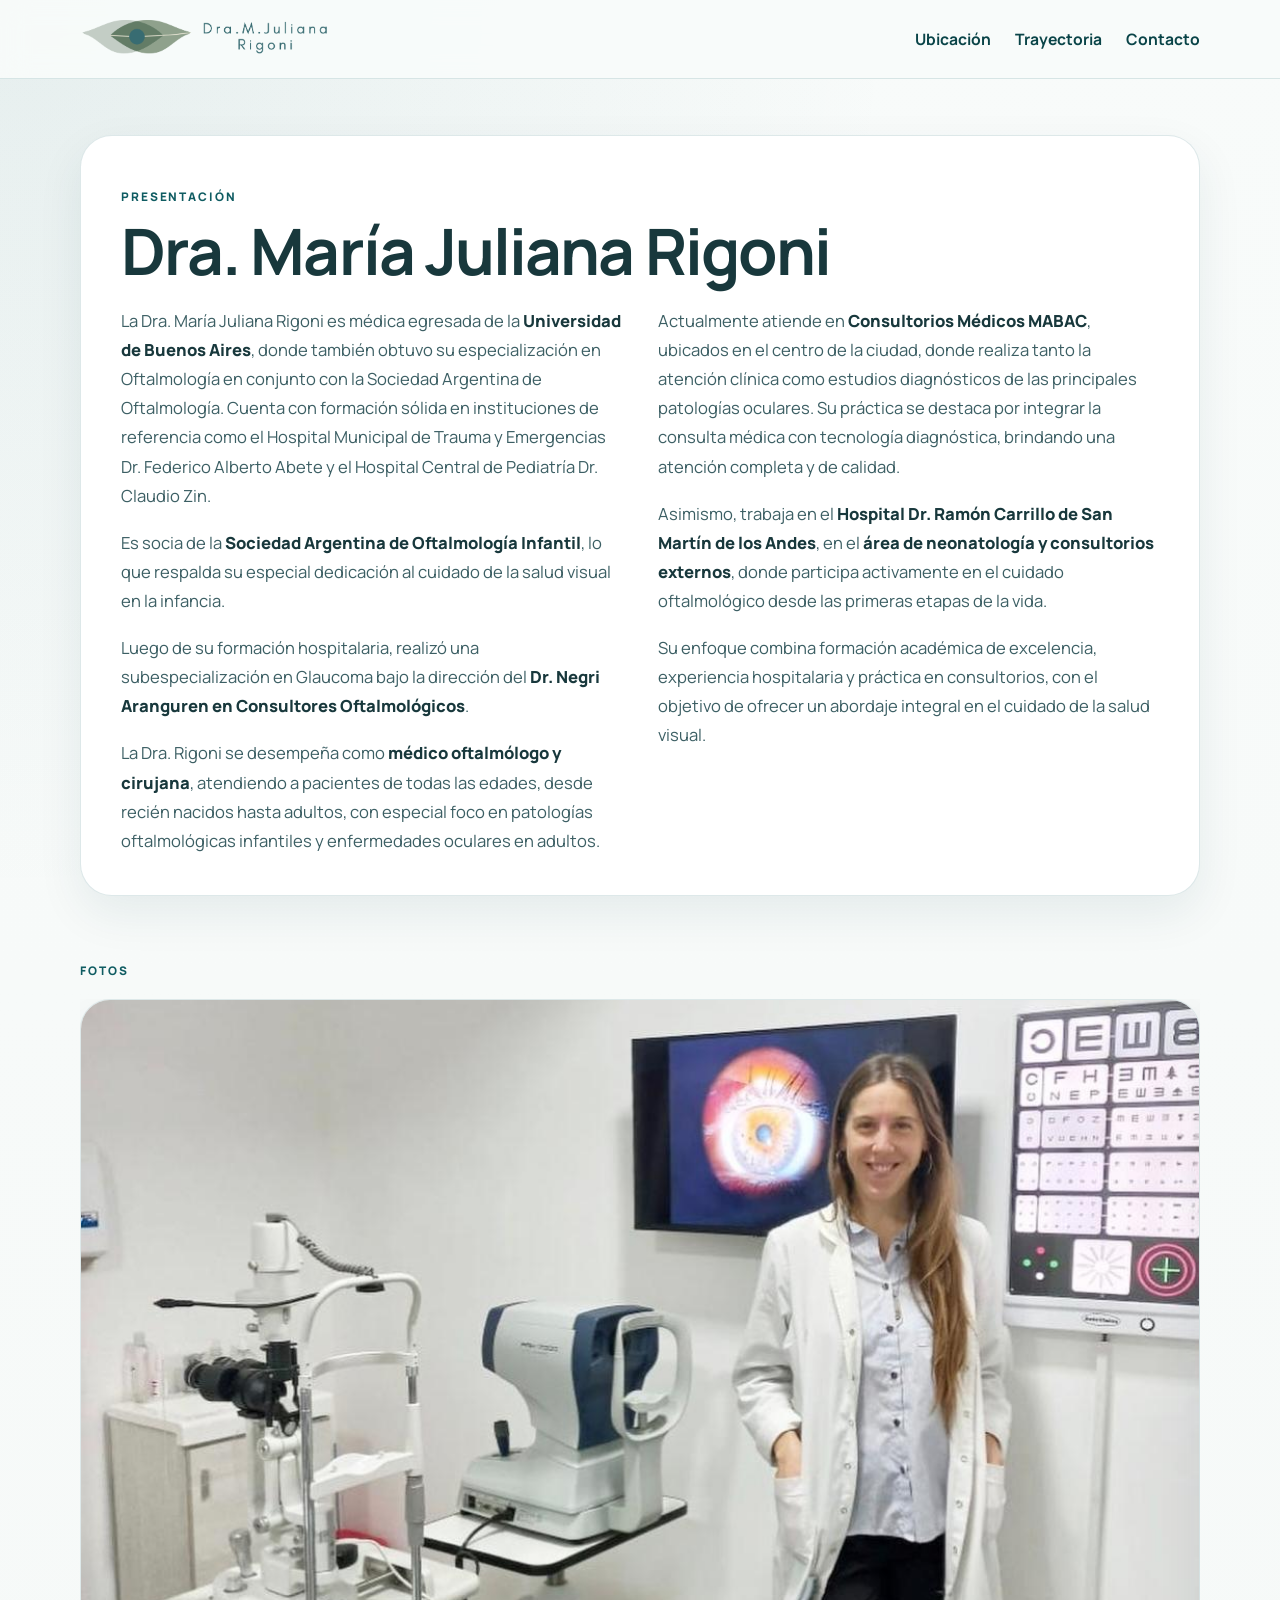
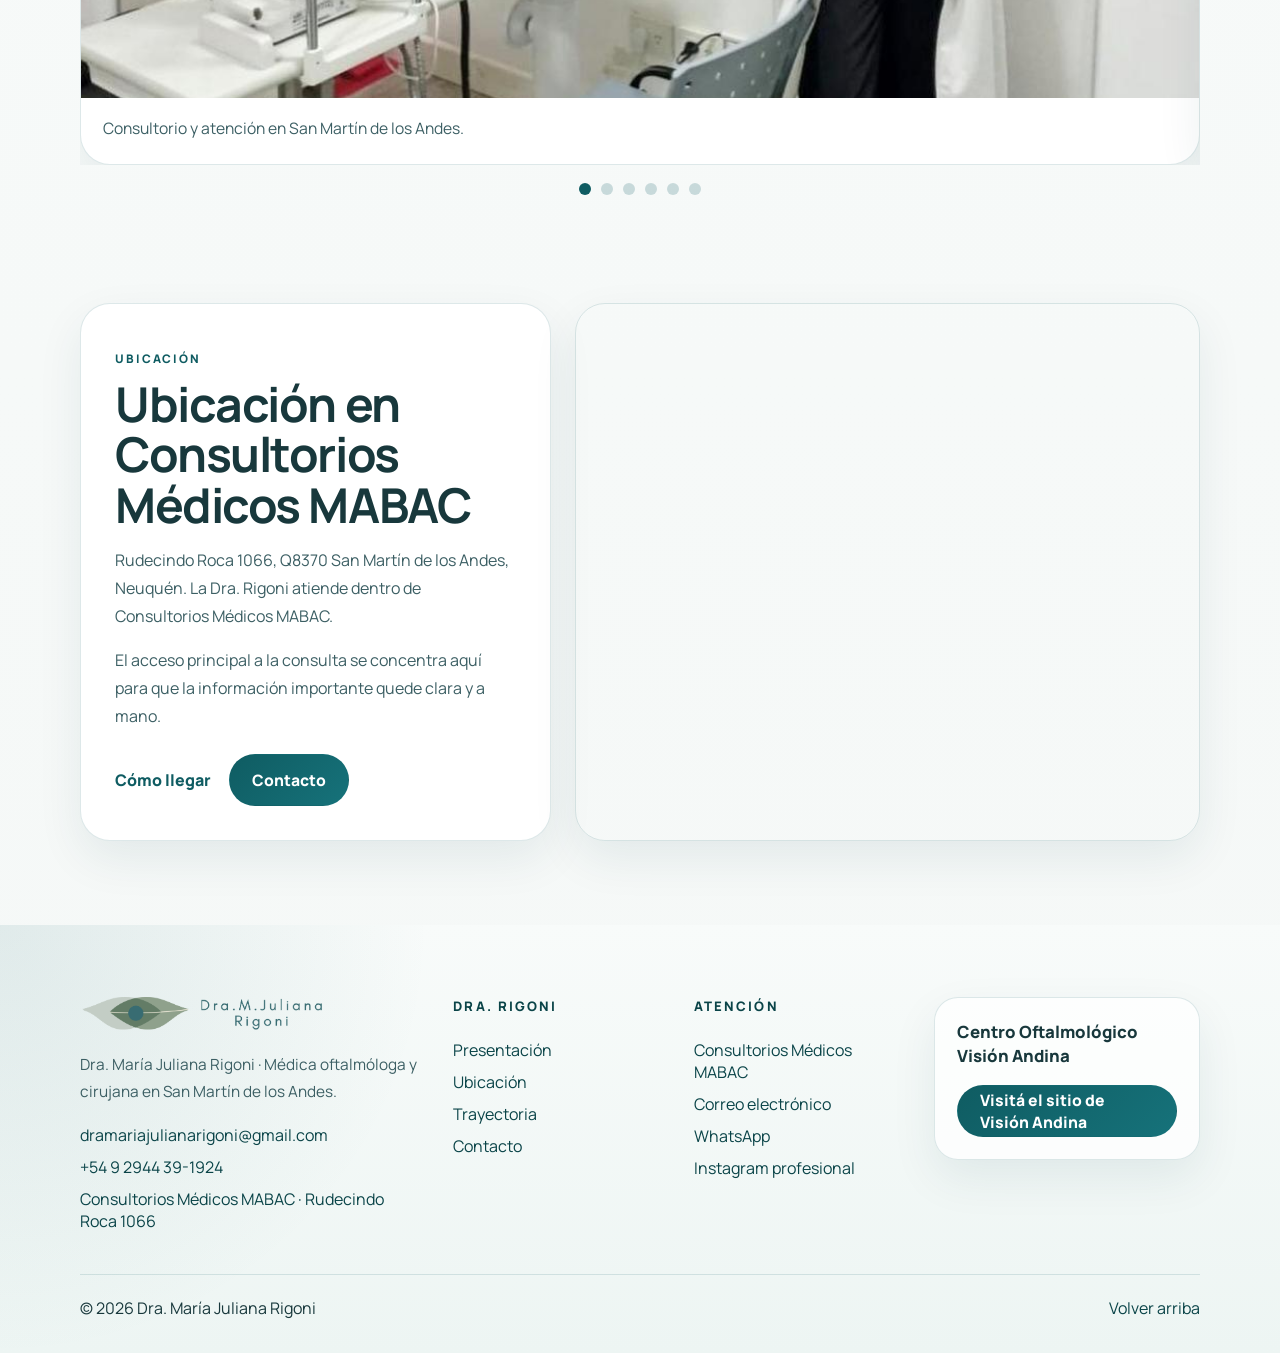
==== commit 59d96e1f: "Update Dra. Rigoni contact email" ====
--- a/doctora/index.html
+++ b/doctora/index.html
@@ -132,7 +132,7 @@
       <button class="rigoni-modal__close" type="button" aria-label="Cerrar" data-close-contact-modal>&times;</button>
       <p class="rigoni-modal__eyebrow">Contacto</p>
       <h2 class="rigoni-modal__title" id="contactModalTitle">Hacer una consulta</h2>
-      <p class="rigoni-modal__copy">Podés completar los campos y abrir un mail prellenado para info@visionandina.com.ar o escribir por WhatsApp.</p>
+      <p class="rigoni-modal__copy">Podés completar los campos y abrir un mail prellenado para dramariajulianarigoni@gmail.com o escribir por WhatsApp.</p>
 
       <form class="rigoni-contact-form" id="contactForm">
         <label class="rigoni-contact-form__field">
@@ -152,7 +152,7 @@
       </form>
 
       <div class="rigoni-contact-actions">
-        <a class="rigoni-button rigoni-button--primary rigoni-button--stretch" id="contactMailLink" href="mailto:info@visionandina.com.ar">Escribir por mail</a>
+        <a class="rigoni-button rigoni-button--primary rigoni-button--stretch" id="contactMailLink" href="mailto:dramariajulianarigoni@gmail.com">Escribir por mail</a>
         <a class="rigoni-button rigoni-button--ghost rigoni-button--stretch" href="https://wa.me/5492944391924?text=Hola%2C%20quisiera%20hacer%20una%20consulta" target="_blank" rel="noopener">Hablar por WhatsApp</a>
       </div>
     </div>
@@ -167,7 +167,7 @@
           </a>
           <p class="rigoni-footer__copy">Dra. María Juliana Rigoni · Médica oftalmóloga y cirujana en San Martín de los Andes.</p>
           <div class="rigoni-footer__contact-list">
-            <a href="mailto:info@visionandina.com.ar">info@visionandina.com.ar</a>
+            <a href="mailto:dramariajulianarigoni@gmail.com">dramariajulianarigoni@gmail.com</a>
             <a href="https://wa.me/5492944391924?text=Hola%2C%20quisiera%20hacer%20una%20consulta" target="_blank" rel="noopener">+54 9 2944 39-1924</a>
             <a href="https://www.google.com/maps/search/?api=1&amp;query=MABAC%20Rudecindo%20Roca%201066%2C%20Q8370%20San%20Mart%C3%ADn%20de%20los%20Andes%2C%20Neuqu%C3%A9n" target="_blank" rel="noopener">Consultorios Médicos MABAC · Rudecindo Roca 1066</a>
           </div>
@@ -184,7 +184,7 @@
         <div class="rigoni-footer__col">
           <p class="rigoni-footer__col-title">Atención</p>
           <a href="#ubicacion">Consultorios Médicos MABAC</a>
-          <a href="mailto:info@visionandina.com.ar">Correo electrónico</a>
+          <a href="mailto:dramariajulianarigoni@gmail.com">Correo electrónico</a>
           <a href="https://wa.me/5492944391924?text=Hola%2C%20quisiera%20hacer%20una%20consulta" target="_blank" rel="noopener">WhatsApp</a>
           <a href="https://www.instagram.com/dramjulianarigoni/?hl=es" target="_blank" rel="noopener">Instagram profesional</a>
         </div>
